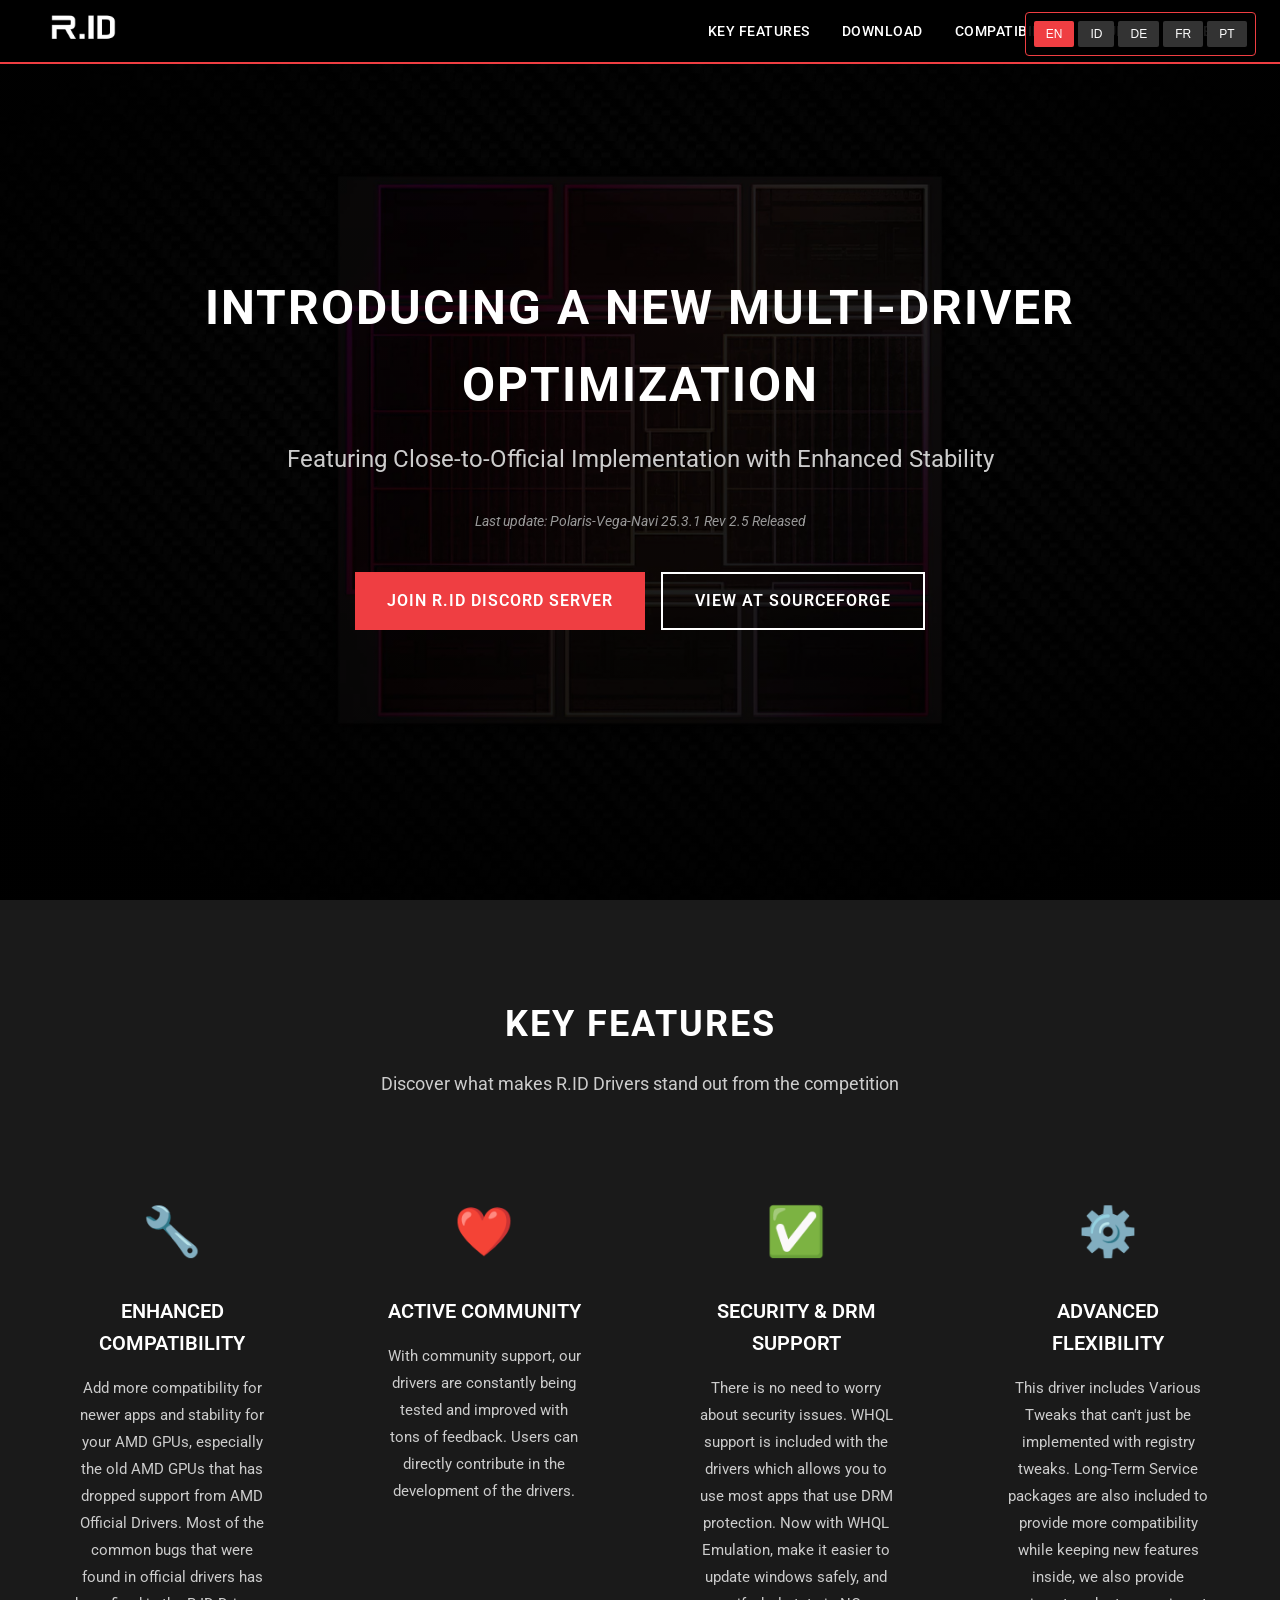
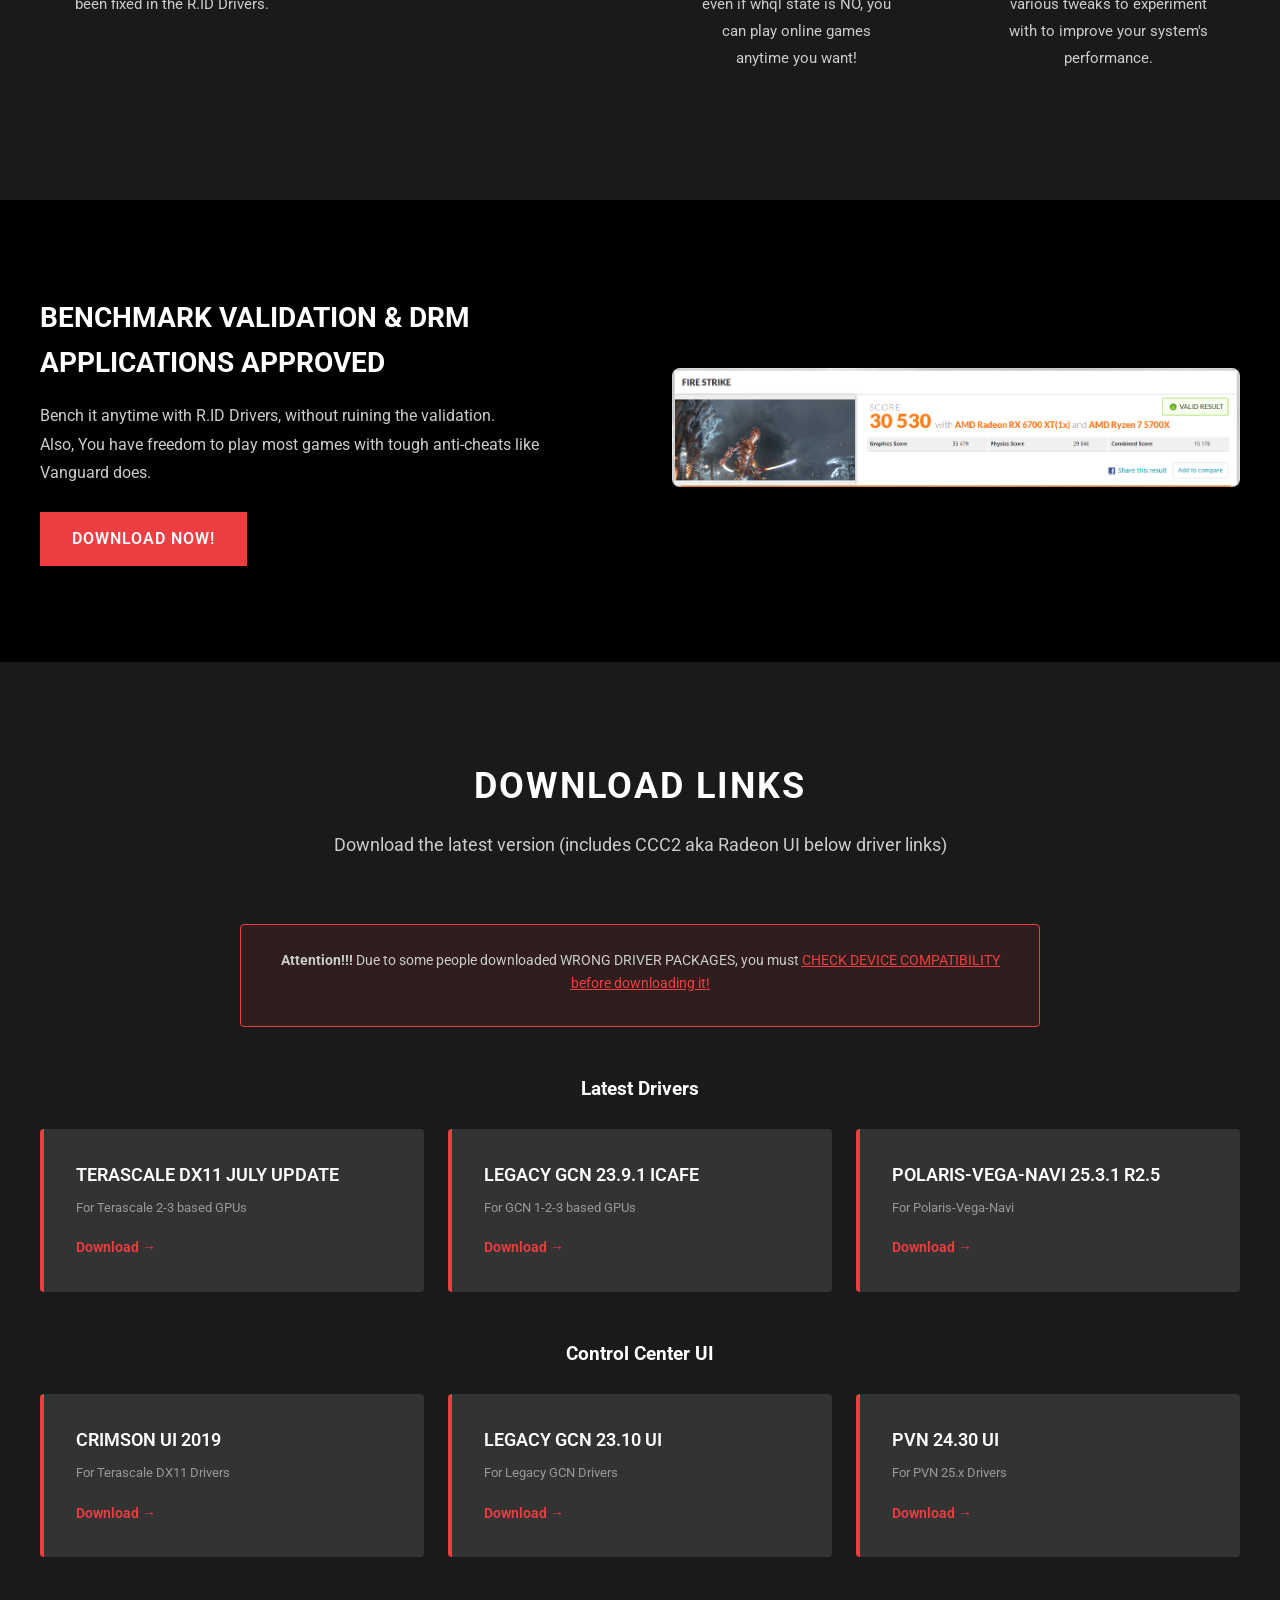
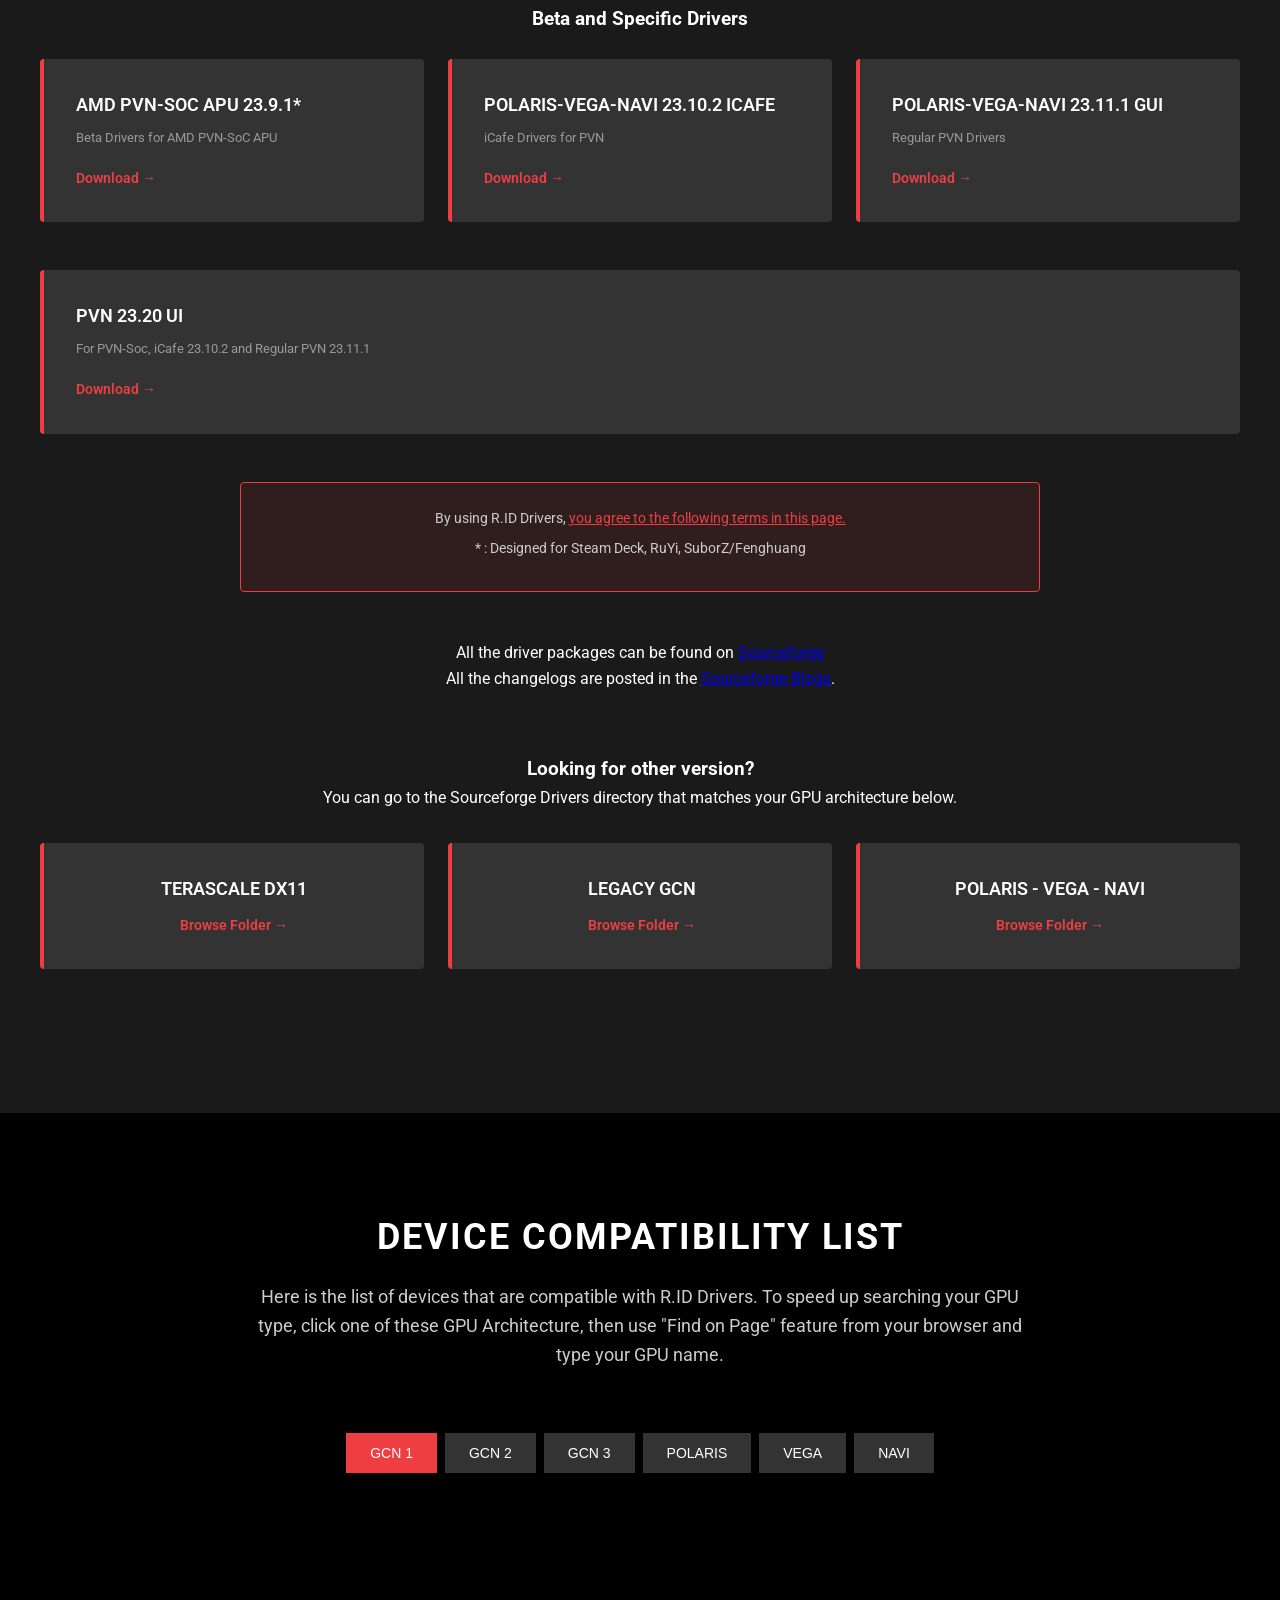
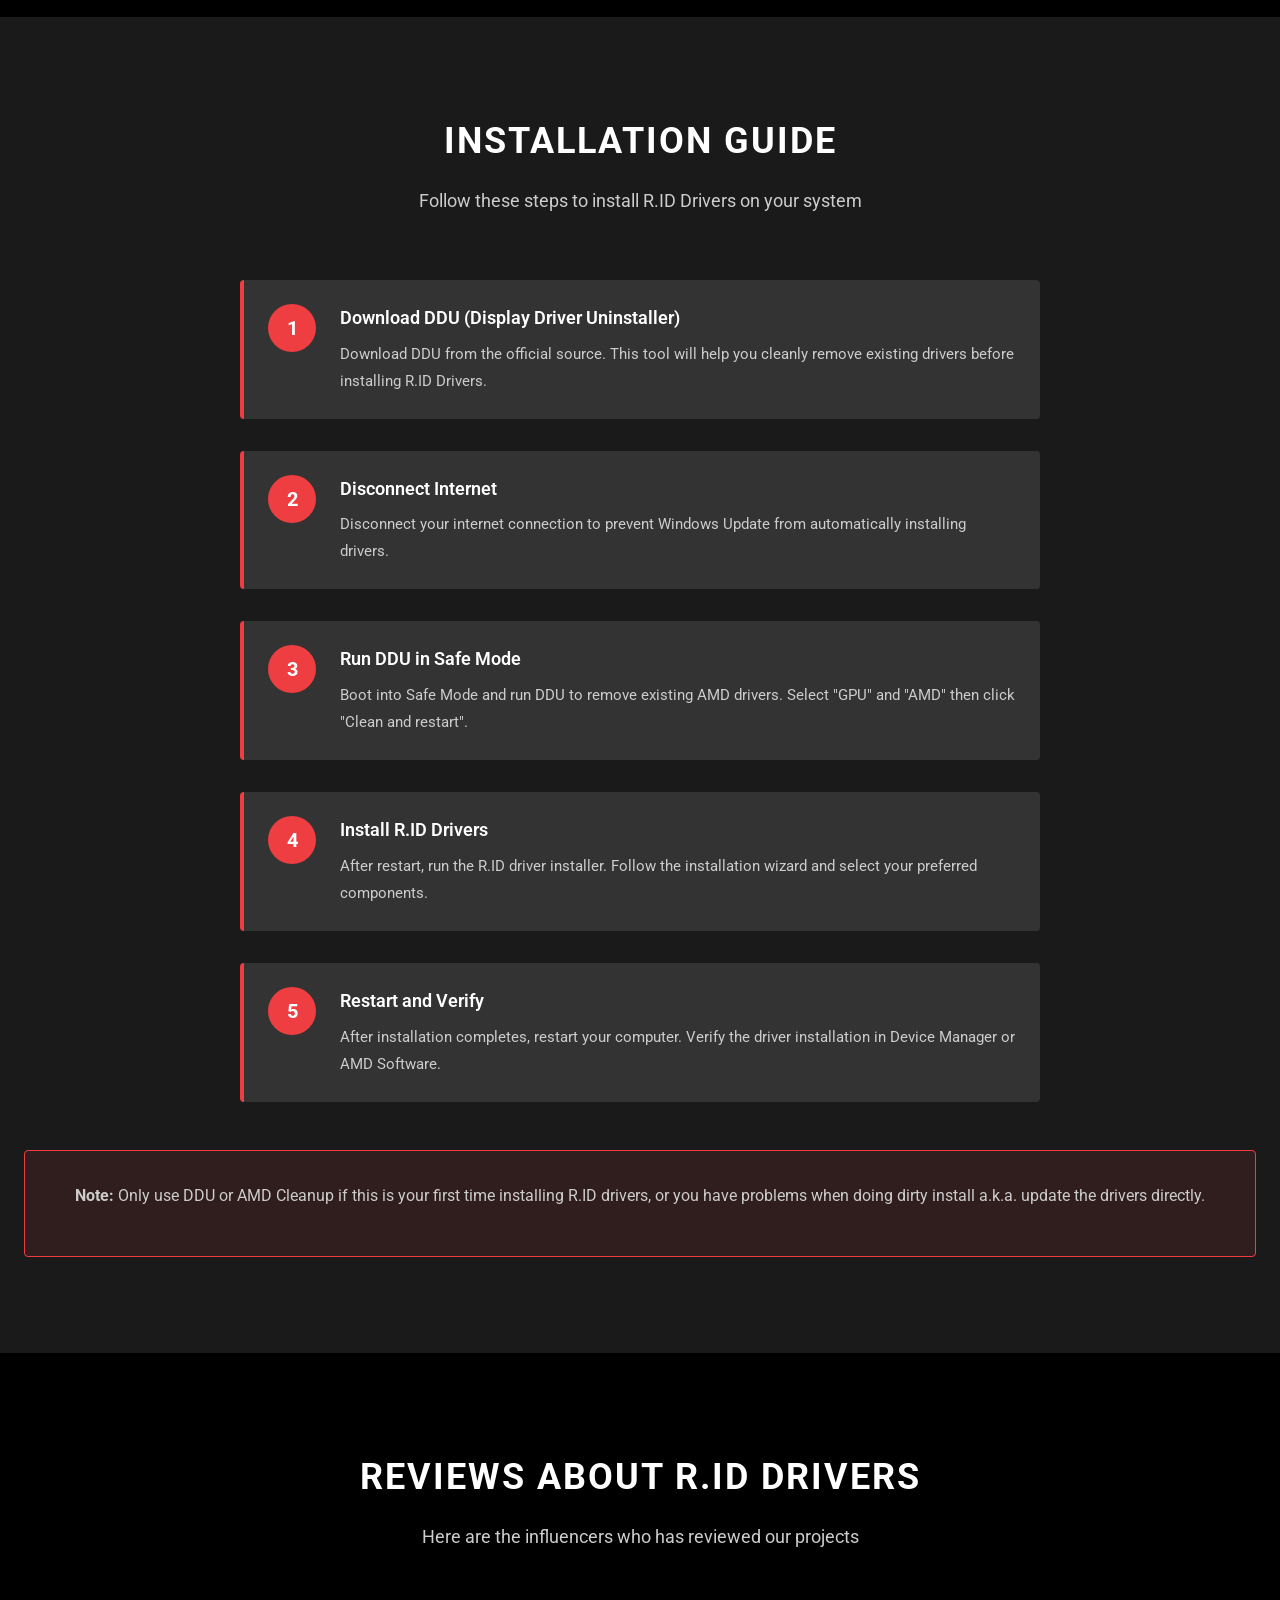
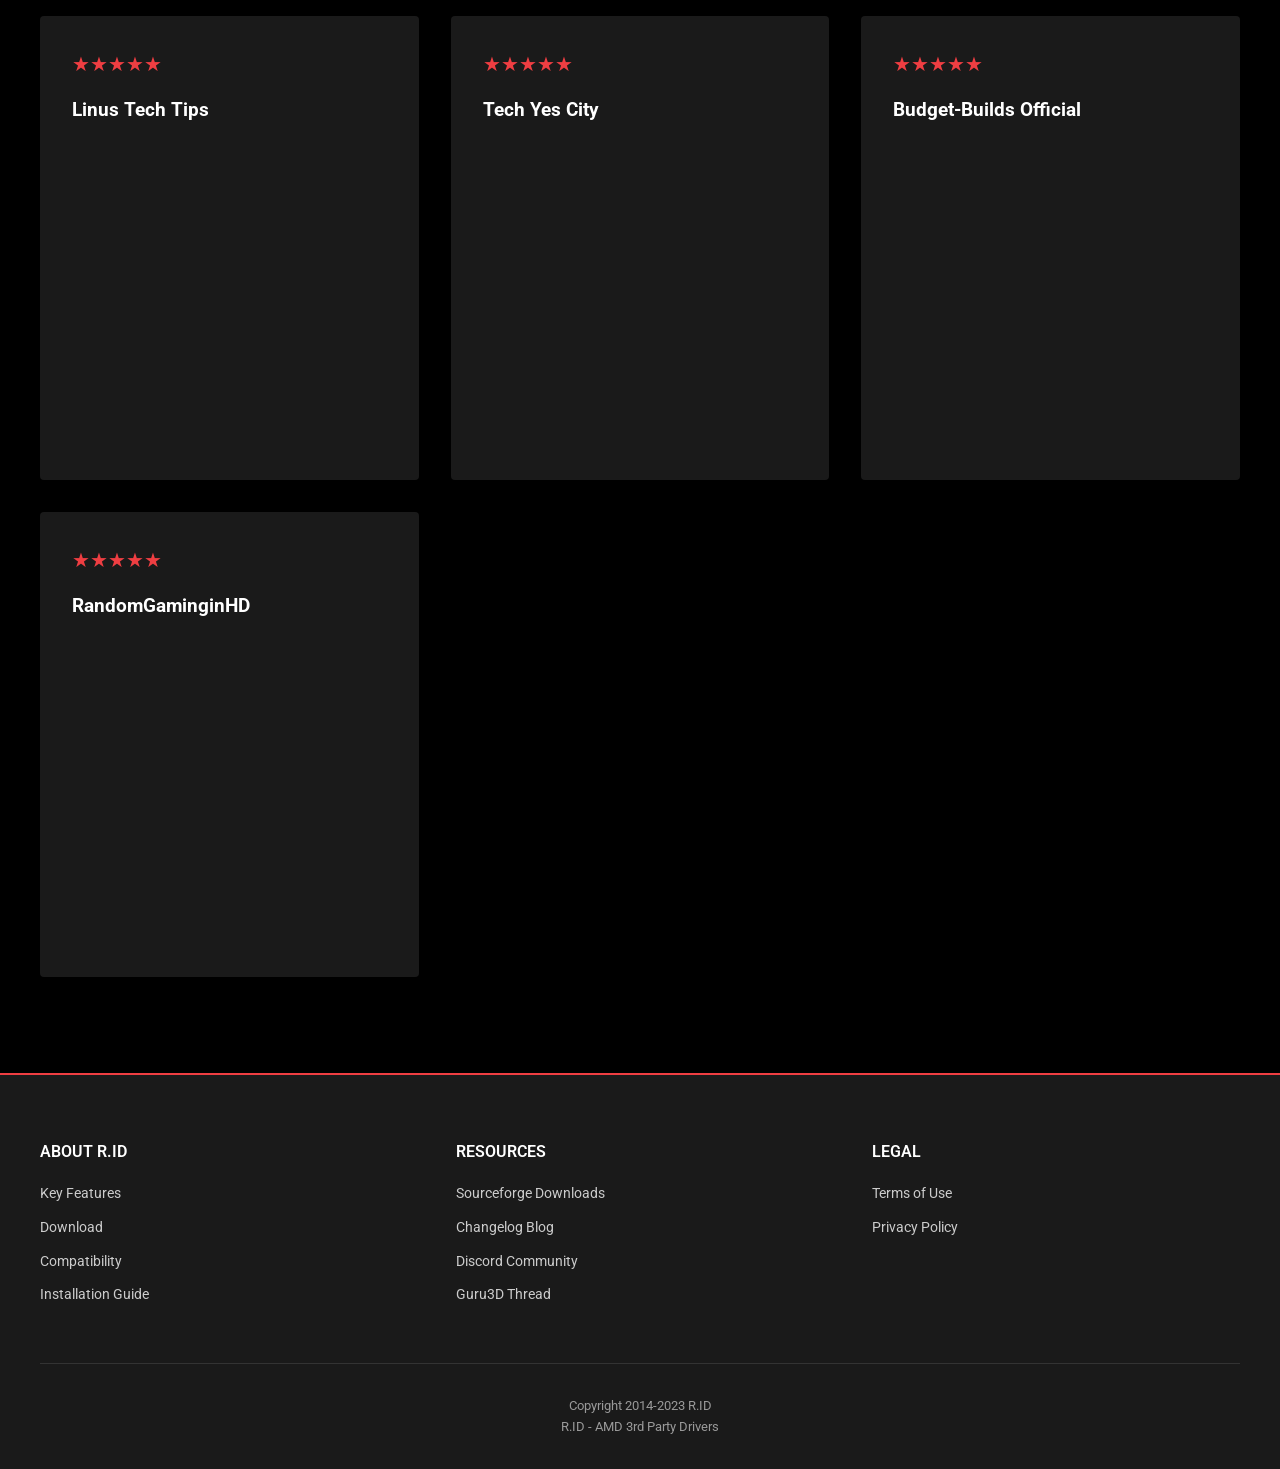
==== index.html @ cc8838db "update branch" ====
<!DOCTYPE html>
<html lang="en">
<head>
  <!-- Primary Meta Tags -->
  <title>R.ID - AMD Third-Party Drivers | Enhanced Performance & Compatibility</title>
  <meta charset="UTF-8">
  <meta name="viewport" content="width=device-width, initial-scale=1">
  <meta name="title" content="R.ID - AMD Third-Party Drivers | Enhanced Performance & Compatibility">
  <meta name="description" content="Revolutionary multi-driver optimization solution for AMD GPUs. Experience enhanced compatibility, performance tweaks, and extended support for legacy graphics cards with WHQL certification.">

  <!-- Open Graph / Facebook -->
  <meta property="og:type" content="website" />
  <meta property="og:url" content="https://rdn-id.com" />
  <meta property="og:title" content="R.ID - AMD Third-Party Drivers | Enhanced Performance & Compatibility" />
  <meta property="og:description" content="Revolutionary multi-driver optimization solution for AMD GPUs. Experience enhanced compatibility, performance tweaks, and extended support for legacy graphics cards with WHQL certification." />
  <meta property="og:image" content="img/R_ID_Text.jpg" />
  <meta property="og:image:type" content="image/jpg" />

  <!-- Twitter -->
  <meta property="twitter:card" content="summary_large_image" />
  <meta property="twitter:url" content="https://rdn-id.com" />
  <meta property="twitter:title" content="R.ID - AMD Third-Party Drivers | Enhanced Performance & Compatibility" />
  <meta property="twitter:description" content="Revolutionary multi-driver optimization solution for AMD GPUs. Experience enhanced compatibility, performance tweaks, and extended support for legacy graphics cards with WHQL certification." />
  <meta property="twitter:image" content="img/R_ID_Text.jpg" />
  
  <meta content="#EF3E42" data-react-helmet="true" name="theme-color" />
  <link rel="stylesheet" href="https://fonts.googleapis.com/css?family=Roboto:300,400,500,700">
  <link rel="icon" type="image/x-icon" href="img/r.ico">

  <!-- Google tag (gtag.js) -->
  <script async src="https://www.googletagmanager.com/gtag/js?id=G-7WD3DQSNX1"></script>
  <script>
    window.dataLayer = window.dataLayer || [];
    function gtag(){dataLayer.push(arguments);}
    gtag('js', new Date());
    gtag('config', 'G-7WD3DQSNX1');
  </script>
  
  <link rel="stylesheet" href="style.css">

  <!-- Multilingual Support -->
  <script>
    const translations = {
      en: {
        nav_features: "Key Features",
        nav_download: "Download",
        nav_compat: "Compatibility",
        nav_guide: "Guide",
        nav_reviews: "Reviews",
        hero_title: "Introducing a New Multi-Driver Optimization",
        hero_subtitle: "Featuring Close-to-Official Implementation with Enhanced Stability",
        features_title: "Key Features",
        features_subtitle: "Discover what makes R.ID Drivers stand out from the competition",
        feature_compatibility_title: "Enhanced Compatibility",
        feature_community_title: "Active Community",
        feature_security_title: "Security & DRM Support",
        feature_flexibility_title: "Advanced Flexibility",
        whql_title: "Benchmark Validation & DRM Applications Approved",
        download_title: "Download Links",
        download_latest: "Latest Drivers",
        download_ui: "Control Center UI",
        download_beta: "Beta and Specific Drivers",
        compat_title: "Device Compatibility List",
        guide_title: "Installation Guide",
        reviews_title: "Reviews About R.ID Drivers",
        footer_about: "About R.ID",
        footer_resources: "Resources",
        footer_legal: "Legal",
        gpu_for: "For",
        download_arrow: "Download →",
        browse_arrow: "Browse Folder →"
      },
      id: {
        nav_features: "Fitur Utama",
        nav_download: "Unduh",
        nav_compat: "Kompatibilitas",
        nav_guide: "Panduan",
        nav_reviews: "Ulasan",
        hero_title: "Memperkenalkan Optimasi Multi-Driver Baru",
        hero_subtitle: "Menampilkan Implementasi Mendekati Resmi dengan Stabilitas yang Ditingkatkan",
        features_title: "Fitur Utama",
        features_subtitle: "Temukan apa yang membuat Driver R.ID unggul dari kompetitor",
        feature_compatibility_title: "Kompatibilitas yang Ditingkatkan",
        feature_community_title: "Komunitas Aktif",
        feature_security_title: "Keamanan & Dukungan DRM",
        feature_flexibility_title: "Fleksibilitas Lanjutan",
        whql_title: "Validasi Benchmark & Aplikasi DRM Disetujui",
        download_title: "Tautan Unduhan",
        download_latest: "Driver Terbaru",
        download_ui: "UI Control Center",
        download_beta: "Driver Beta dan Spesifik",
        compat_title: "Daftar Kompatibilitas Perangkat",
        guide_title: "Panduan Instalasi",
        reviews_title: "Ulasan Tentang Driver R.ID",
        footer_about: "Tentang R.ID",
        footer_resources: "Sumber Daya",
        footer_legal: "Legal",
        gpu_for: "Untuk",
        download_arrow: "Unduh →",
        browse_arrow: "Jelajahi Folder →"
      },
      de: {
        nav_features: "Hauptmerkmale",
        nav_download: "Download",
        nav_compat: "Kompatibilität",
        nav_guide: "Anleitung",
        nav_reviews: "Bewertungen",
        hero_title: "Wir präsentieren eine neue Multi-Treiber-Optimierung",
        hero_subtitle: "Mit offizieller-naher Implementierung und verbesserter Stabilität",
        features_title: "Hauptmerkmale",
        features_subtitle: "Entdecken Sie, was R.ID-Treiber von der Konkurrenz abhebt",
        feature_compatibility_title: "Erweiterte Kompatibilität",
        feature_community_title: "Aktive Gemeinschaft",
        feature_security_title: "Sicherheit & DRM-Unterstützung",
        feature_flexibility_title: "Erweiterte Flexibilität",
        whql_title: "Benchmark-Validierung & DRM-Anwendungen genehmigt",
        download_title: "Download-Links",
        download_latest: "Neueste Treiber",
        download_ui: "Control Center UI",
        download_beta: "Beta und spezifische Treiber",
        compat_title: "Geräte-Kompatibilitätsliste",
        guide_title: "Installationsanleitung",
        reviews_title: "Bewertungen über R.ID-Treiber",
        footer_about: "Über R.ID",
        footer_resources: "Ressourcen",
        footer_legal: "Rechtliches",
        gpu_for: "Für",
        download_arrow: "Herunterladen →",
        browse_arrow: "Ordner durchsuchen →"
      },
      fr: {
        nav_features: "Fonctionnalités Clés",
        nav_download: "Télécharger",
        nav_compat: "Compatibilité",
        nav_guide: "Guide",
        nav_reviews: "Avis",
        hero_title: "Présentation d'une Nouvelle Optimisation Multi-Pilotes",
        hero_subtitle: "Avec une Implémentation Quasi-Officielle et une Stabilité Améliorée",
        features_title: "Fonctionnalités Clés",
        features_subtitle: "Découvrez ce qui distingue les Pilotes R.ID de la concurrence",
        feature_compatibility_title: "Compatibilité Améliorée",
        feature_community_title: "Communauté Active",
        feature_security_title: "Sécurité & Support DRM",
        feature_flexibility_title: "Flexibilité Avancée",
        whql_title: "Validation Benchmark & Applications DRM Approuvées",
        download_title: "Liens de Téléchargement",
        download_latest: "Derniers Pilotes",
        download_ui: "UI Control Center",
        download_beta: "Pilotes Bêta et Spécifiques",
        compat_title: "Liste de Compatibilité des Périphériques",
        guide_title: "Guide d'Installation",
        reviews_title: "Avis sur les Pilotes R.ID",
        footer_about: "À Propos de R.ID",
        footer_resources: "Ressources",
        footer_legal: "Légal",
        gpu_for: "Pour",
        download_arrow: "Télécharger →",
        browse_arrow: "Parcourir le Dossier →"
      },
      pt: {
        nav_features: "Recursos Principais",
        nav_download: "Download",
        nav_compat: "Compatibilidade",
        nav_guide: "Guia",
        nav_reviews: "Avaliações",
        hero_title: "Apresentando uma Nova Otimização Multi-Driver",
        hero_subtitle: "Com Implementação Quase-Oficial e Estabilidade Aprimorada",
        features_title: "Recursos Principais",
        features_subtitle: "Descubra o que torna os Drivers R.ID superiores à concorrência",
        feature_compatibility_title: "Compatibilidade Aprimorada",
        feature_community_title: "Comunidade Ativa",
        feature_security_title: "Segurança & Suporte DRM",
        feature_flexibility_title: "Flexibilidade Avançada",
        whql_title: "Validação de Benchmark & Aplicativos DRM Aprovados",
        download_title: "Links para Download",
        download_latest: "Drivers Mais Recentes",
        download_ui: "UI Control Center",
        download_beta: "Drivers Beta e Específicos",
        compat_title: "Lista de Compatibilidade de Dispositivos",
        guide_title: "Guia de Instalação",
        reviews_title: "Avaliações Sobre os Drivers R.ID",
        footer_about: "Sobre R.ID",
        footer_resources: "Recursos",
        footer_legal: "Legal",
        gpu_for: "Para",
        download_arrow: "Baixar →",
        browse_arrow: "Navegar Pasta →"
      }
    };

    function setLanguage(lang) {
      document.documentElement.lang = lang;
      document.querySelectorAll('[data-i18n]').forEach(el => {
        const key = el.getAttribute('data-i18n');
        if (translations[lang] && translations[lang][key]) {
          el.innerHTML = translations[lang][key];
        }
      });
      localStorage.setItem('preferredLanguage', lang);
      document.querySelectorAll('.lang-btn').forEach(btn => btn.classList.remove('active'));
      document.querySelector(`.lang-btn[data-lang="${lang}"]`)?.classList.add('active');
    }

    function detectLanguage() {
      const saved = localStorage.getItem('preferredLanguage');
      if (saved && translations[saved]) return saved;
      const browserLang = navigator.language.slice(0, 2);
      return translations[browserLang] ? browserLang : 'en';
    }

    document.addEventListener('DOMContentLoaded', () => setLanguage(detectLanguage()));
  </script>

</head>

<body>

<!-- Language Selector -->
<div class="language-selector">
  <button class="lang-btn active" data-lang="en" onclick="setLanguage('en')" title="English">EN</button>
  <button class="lang-btn" data-lang="id" onclick="setLanguage('id')" title="Bahasa Indonesia">ID</button>
  <button class="lang-btn" data-lang="de" onclick="setLanguage('de')" title="Deutsch">DE</button>
  <button class="lang-btn" data-lang="fr" onclick="setLanguage('fr')" title="Français">FR</button>
  <button class="lang-btn" data-lang="pt" onclick="setLanguage('pt')" title="Português">PT</button>
</div>

<!-- Navigation -->
<nav class="navbar">
  <a href="#home">
    <img src="img/r-id_sm.png" alt="R.ID Logo" class="navbar-logo">
  </a>
  <div class="navbar-links">
    <a href="#features" data-i18n="nav_features">Key Features</a>
    <a href="#download" data-i18n="nav_download">Download</a>
    <a href="#compat" data-i18n="nav_compat">Compatibility</a>
    <a href="#guide" data-i18n="nav_guide">Guide</a>
    <a href="#reviews" data-i18n="nav_reviews">Reviews</a>
  </div>
  <button class="navbar-menu-toggle" onclick="toggleSidebar()">☰</button>
</nav>

<!-- Mobile Sidebar -->
<div class="sidebar" id="mobileSidebar">
  <button class="sidebar-close" onclick="toggleSidebar()">×</button>
  <div class="sidebar-links">
    <a href="#features" onclick="toggleSidebar()" data-i18n="nav_features">Key Features</a>
    <a href="#download" onclick="toggleSidebar()" data-i18n="nav_download">Download</a>
    <a href="#compat" onclick="toggleSidebar()" data-i18n="nav_compat">Compatibility</a>
    <a href="#guide" onclick="toggleSidebar()" data-i18n="nav_guide">Guide</a>
    <a href="#reviews" onclick="toggleSidebar()" data-i18n="nav_reviews">Reviews</a>
  </div>
</div>

<!-- Hero Section -->
<header class="hero" id="home">
  <div class="hero-content">
    <h1 data-i18n="hero_title">Introducing a New Multi-Driver Optimization</h1>
    <h2 data-i18n="hero_subtitle">Featuring Close-to-Official Implementation with Enhanced Stability</h2>
    <p class="last-update"><em>Last update: Polaris-Vega-Navi 25.3.1 Rev 2.5 Released</em></p>
    <div class="hero-buttons">
      <a href="https://discord.gg/rdnid" target="_blank" class="btn btn-primary">
        Join R.ID Discord Server
      </a>
      <a href="https://sourceforge.net/projects/radeon-id-distribution/" target="_blank" class="btn btn-secondary">
        View at Sourceforge
      </a>
    </div>
  </div>
  <div class="hero-footer">
    <a href="https://forums.guru3d.com/threads/3rd-party-driver-amernime-zone-radeon-release-nemesis-22-8-2-whql-driverpack.436611/" target="_blank">
      <i class="glyphicon glyphicon-globe"></i>
    </a>
  </div>
</header>

<!-- Key Features Section -->
<section class="features" id="features">
  <h2 class="section-title" data-i18n="features_title">Key Features</h2>
  <p class="section-subtitle" data-i18n="features_subtitle">Discover what makes R.ID Drivers stand out from the competition</p>
  
  <div class="features-grid">
    <div class="feature-card">
      <div class="feature-icon">🔧</div>
      <h3 data-i18n="feature_compatibility_title">Enhanced Compatibility</h3>
      <p>Add more compatibility for newer apps and stability for your AMD GPUs, especially the old AMD GPUs that has dropped support from AMD Official Drivers. Most of the common bugs that were found in official drivers has been fixed in the R.ID Drivers.</p>
    </div>
    
    <div class="feature-card">
      <div class="feature-icon">❤️</div>
      <h3 data-i18n="feature_community_title">Active Community</h3>
      <p>With community support, our drivers are constantly being tested and improved with tons of feedback. Users can directly contribute in the development of the drivers.</p>
    </div>
    
    <div class="feature-card">
      <div class="feature-icon">✅</div>
      <h3 data-i18n="feature_security_title">Security & DRM Support</h3>
      <p>There is no need to worry about security issues. WHQL support is included with the drivers which allows you to use most apps that use DRM protection. Now with WHQL Emulation, make it easier to update windows safely, and even if whql state is NO, you can play online games anytime you want!</p>
    </div>
    
    <div class="feature-card">
      <div class="feature-icon">⚙️</div>
      <h3 data-i18n="feature_flexibility_title">Advanced Flexibility</h3>
      <p>This driver includes Various Tweaks that can't just be implemented with registry tweaks. Long-Term Service packages are also included to provide more compatibility while keeping new features inside, we also provide various tweaks to experiment with to improve your system's performance.</p>
    </div>
  </div>
</section>

<!-- WHQL Section -->
<section class="whql">
  <div class="whql-container">
    <div class="whql-content">
      <h3 data-i18n="whql_title">Benchmark Validation & DRM Applications Approved</h3>
      <p>Bench it anytime with R.ID Drivers, without ruining the validation.<br>Also, You have freedom to play most games with tough anti-cheats like Vanguard does.</p>
      <a href="#download" class="btn btn-primary">
        Download Now!
      </a>
    </div>
    <div class="whql-image">
      <img src="img/benchmark_ok.png" alt="Benchmarks">
    </div>
  </div>
</section>

<!-- Download Section -->
<section class="download" id="download">
  <h2 class="section-title" data-i18n="download_title">Download Links</h2>
  <p class="section-subtitle">Download the latest version (includes CCC2 aka Radeon UI below driver links)</p>
  
  <div class="download-note">
    <p><strong>Attention!!!</strong> Due to some people downloaded WRONG DRIVER PACKAGES, you must <u><a href="#compat">CHECK DEVICE COMPATIBILITY before downloading it!</a></u></p>
  </div>
  
  <h3 style="text-align:center; margin:48px 0 24px; color:#FFFFFF;">Latest Drivers</h3>
  <div class="download-links">
    <div class="download-card">
      <h4>Terascale DX11 July Update</h4>
      <p class="gpu-type">For Terascale 2-3 based GPUs</p>
      <a href="https://sourceforge.net/projects/radeon-id-distribution/files/Release%20Legacy%20Terascale%20%28Pre-GCN%29/V5-JulyPrev-UMD-TRDX11-Nemesis-NimeZ-DCH.7z/download" target="_blank">
        Download →
      </a>
    </div>
    
    <div class="download-card">
      <h4>Legacy GCN 23.9.1 iCafe</h4>
      <p class="gpu-type">For GCN 1-2-3 based GPUs</p>
      <a href="https://sourceforge.net/projects/radeon-id-distribution/files/Release%20Legacy%20GCN%20%28Pre-Polaris%29/WHQL-AMD-Software-Hybrid-Edition-23.9.1-iCafe-GCNFlex-Omega-RemiX-DCH.7z/download" target="_blank">
        Download →
      </a>
    </div>
    
    <div class="download-card">
      <h4>Polaris-Vega-Navi 25.3.1 R2.5</h4>
      <p class="gpu-type">For Polaris-Vega-Navi</p>
      <a href="https://sourceforge.net/projects/radeon-id-distribution/files/Release%20Polaris-Vega-Navi/WHQL-R-ID-Software-Hybrid-25.3.1-R2.5-Win10-Win11-PolarisVegaNavi-Sophronia.7z/download" target="_blank">
        Download →
      </a>
    </div>
  </div>
  
  <h3 style="text-align:center; margin:48px 0 24px; color:#FFFFFF;">Control Center UI</h3>
  <div class="download-links">
    <div class="download-card">
      <h4>Crimson UI 2019</h4>
      <p class="gpu-type">For Terascale DX11 Drivers</p>
      <a href="https://sourceforge.net/projects/radeon-id-distribution/files/Dependencies/CrimsonUI_2019Ed/ccc2_install.exe/download" target="_blank">
        Download →
      </a>
    </div>
    
    <div class="download-card">
      <h4>Legacy GCN 23.10 UI</h4>
      <p class="gpu-type">For Legacy GCN Drivers</p>
      <a href="https://sourceforge.net/projects/radeon-id-distribution/files/Dependencies/V5.5/ccc2_install_v5.5_23.10.exe/download" target="_blank">
        Download →
      </a>
    </div>
    
    <div class="download-card">
      <h4>PVN 24.30 UI</h4>
      <p class="gpu-type">For PVN 25.x Drivers</p>
      <a href="https://sourceforge.net/projects/radeon-id-distribution/files/Dependencies/V5.5/ccc2_install_v5.5_24.30.exe/download" target="_blank">
        Download →
      </a>
    </div>
  </div>
  
  <h3 style="text-align:center; margin:48px 0 24px; color:#FFFFFF;">Beta and Specific Drivers</h3>
  <div class="download-links">
    <div class="download-card">
      <h4>AMD PVN-SoC APU 23.9.1*</h4>
      <p class="gpu-type">Beta Drivers for AMD PVN-SoC APU</p>
      <a href="https://sourceforge.net/projects/radeon-id-distribution/files/Release%20Polaris-Vega-Navi/Release%20AMD%20SoC/WHQL-AMD-Software-Hybrid-Edition-23.9.1SVR-SoC-Omega-RemiX-DCH.7z/download" target="_blank">
        Download →
      </a>
    </div>
    
    <div class="download-card">
      <h4>Polaris-Vega-Navi 23.10.2 iCafe</h4>
      <p class="gpu-type">iCafe Drivers for PVN</p>
      <a href="https://sourceforge.net/projects/radeon-id-distribution/files/Release%20Polaris-Vega-Navi/WHQL-AMD-Software-Hybrid-Edition-23.10.2-iCafe-PVNFlex-Omega-RemiX-DCH.7z/download" target="_blank">
        Download →
      </a>
    </div>
    
    <div class="download-card">
      <h4>Polaris-Vega-Navi 23.11.1 GUI</h4>
      <p class="gpu-type">Regular PVN Drivers</p>
      <a href="https://sourceforge.net/projects/radeon-id-distribution/files/Release%20Polaris-Vega-Navi/WHQL-AMD-Software-Hybrid-Edition-23.11.1-PVNFlex-Nebula-Native-DCH.7z/download" target="_blank">
        Download →
      </a>
    </div>
  </div>
  
  <div class="download-links">
    <div class="download-card" style="grid-column: 1 / -1;">
      <h4>PVN 23.20 UI</h4>
      <p class="gpu-type">For PVN-Soc, iCafe 23.10.2 and Regular PVN 23.11.1</p>
      <a href="https://sourceforge.net/projects/radeon-id-distribution/files/Dependencies/V5.5/ccc2_install_v5.5_23.20.exe/download" target="_blank">
        Download →
      </a>
    </div>
  </div>
  
  <div class="download-note">
    <p>By using R.ID Drivers, <u><a href="terms.html" target="_blank">you agree to the following terms in this page.</a></u></p>
    <p>* : Designed for Steam Deck, RuYi, SuborZ/Fenghuang</p>
  </div>
  
  <div style="text-align:center; margin-top:48px;">
    <p>All the driver packages can be found on <u><a href="https://sourceforge.net/projects/radeon-id-distribution/files/" target="_blank">Sourceforge</a></u></p>
    <p>All the changelogs are posted in the <u><a href="https://sourceforge.net/p/radeon-id-distribution/blog/" target="_blank">Sourceforge Blogs</a></u>.</p>
    
    <h3 style="margin-top:64px;">Looking for other version?</h3>
    <p>You can go to the Sourceforge Drivers directory that matches your GPU architecture below.</p>
    
    <div class="download-links" style="margin-top:32px;">
      <div class="download-card">
        <h4>Terascale DX11</h4>
        <a href="https://sourceforge.net/projects/radeon-id-distribution/files/Release%20Legacy%20Terascale%20%28Pre-GCN%29/" target="_blank">
          Browse Folder →
        </a>
      </div>
      
      <div class="download-card">
        <h4>Legacy GCN</h4>
        <a href="https://sourceforge.net/projects/radeon-id-distribution/files/Release%20Legacy%20GCN%20%28Pre-Polaris%29/" target="_blank">
          Browse Folder →
        </a>
      </div>
      
      <div class="download-card">
        <h4>Polaris - Vega - Navi</h4>
        <a href="https://sourceforge.net/projects/radeon-id-distribution/files/Release%20Polaris-Vega-Navi/" target="_blank">
          Browse Folder →
        </a>
      </div>
    </div>
  </div>
</section>

<!-- Compatibility Section -->
<section class="compatibility" id="compat">
  <h2 class="section-title" data-i18n="compat_title">Device Compatibility List</h2>
  <p class="section-subtitle">Here is the list of devices that are compatible with R.ID Drivers. To speed up searching your GPU type, click one of these GPU Architecture, then use "Find on Page" feature from your browser and type your GPU name.</p>
  
  <div class="compat-tabs">
    <button class="compat-tab" onclick="showGpu('gcn1')">GCN 1</button>
    <button class="compat-tab" onclick="showGpu('gcn2')">GCN 2</button>
    <button class="compat-tab" onclick="showGpu('gcn3')">GCN 3</button>
    <button class="compat-tab" onclick="showGpu('polaris')">Polaris</button>
    <button class="compat-tab" onclick="showGpu('vega')">Vega</button>
    <button class="compat-tab" onclick="showGpu('navi')">Navi</button>
  </div>
  
  <div id="gcn1" class="compat-content gpu" style="display:none">
    <h2>GCN 1</h2>
    <ul>
      <li>FirePro D300</li>
      <li>FirePro D500</li>
      <li>FirePro D700</li>
      <li>FirePro M3100</li>
      <li>FirePro M4000</li>
      <li>FirePro M4100</li>
      <li>FirePro M4150</li>
      <li>FirePro M5100</li>
      <li>FirePro M6000</li>
      <li>FirePro R5000</li>
      <li>FirePro S10000</li>
      <li>FirePro S10000 Passive</li>
      <li>FirePro S10000 Passive 12GB</li>
      <li>FirePro S4000X</li>
      <li>FirePro S7000</li>
      <li>FirePro S9000</li>
      <li>FirePro S9010</li>
      <li>FirePro S9050</li>
      <li>FirePro W2100</li>
      <li>FirePro W4000</li>
      <li>FirePro W4100</li>
      <li>FirePro W4130M</li>
      <li>FirePro W4150M</li>
      <li>FirePro W4170M</li>
      <li>FirePro W4170M</li>
      <li>FirePro W4190M</li>
      <li>FirePro W5000</li>
      <li>FirePro W5000 DVI</li>
      <li>FirePro W5130M</li>
      <li>FirePro W5170M</li>
      <li>FirePro W600</li>
      <li>FirePro W7000</li>
      <li>FirePro W8000</li>
      <li>FirePro W9000</li>
      <li>Radeon 520 Mobile</li>
      <li>Radeon 520 Mobile</li>
      <li>Radeon 610 Mobile</li>
      <li>Radeon E8860</li>
      <li>Radeon HD 7730</li>
      <li>Radeon HD 7730M</li>
      <li>Radeon HD 7750</li>
      <li>Radeon HD 7750M</li>
      <li>Radeon HD 7770 GHz Edition</li>
      <li>Radeon HD 7770M</li>
      <li>Radeon HD 7850</li>
      <li>Radeon HD 7850M</li>
      <li>Radeon HD 7870 GHz Edition</li>
      <li>Radeon HD 7870 XT</li>
      <li>Radeon HD 7870M</li>
      <li>Radeon HD 7950</li>
      <li>Radeon HD 7950 Boost</li>
      <li>Radeon HD 7950 Mac Edition</li>
      <li>Radeon HD 7950 Monica BIOS 1</li>
      <li>Radeon HD 7950 Monica BIOS 2</li>
      <li>Radeon HD 7950M</li>
      <li>Radeon HD 7970</li>
      <li>Radeon HD 7970 GHz Edition</li>
      <li>Radeon HD 7970 X2</li>
      <li>Radeon HD 7970M</li>
      <li>Radeon HD 7990</li>
      <li>Radeon HD 8530M</li>
      <li>Radeon HD 8550M</li>
      <li>Radeon HD 8570 OEM</li>
      <li>Radeon HD 8570A</li>
      <li>Radeon HD 8570M</li>
      <li>Radeon HD 8590M</li>
      <li>Radeon HD 8670 OEM</li>
      <li>Radeon HD 8670A</li>
      <li>Radeon HD 8670A</li>
      <li>Radeon HD 8670M</li>
      <li>Radeon HD 8670M</li>
      <li>Radeon HD 8690M</li>
      <li>Radeon HD 8730 OEM</li>
      <li>Radeon HD 8730A</li>
      <li>Radeon HD 8730M</li>
      <li>Radeon HD 8740 OEM</li>
      <li>Radeon HD 8750A</li>
      <li>Radeon HD 8750M</li>
      <li>Radeon HD 8760 OEM</li>
      <li>Radeon HD 8770M</li>
      <li>Radeon HD 8790M</li>
      <li>Radeon HD 8830M</li>
      <li>Radeon HD 8850M</li>
      <li>Radeon HD 8860 OEM</li>
      <li>Radeon HD 8870 OEM</li>
      <li>Radeon HD 8870M</li>
      <li>Radeon HD 8950 OEM</li>
      <li>Radeon HD 8970 OEM</li>
      <li>Radeon HD 8970M</li>
      <li>Radeon HD 8990 OEM</li>
      <li>Radeon R5 240 OEM</li>
      <li>Radeon R5 330 OEM</li>
      <li>Radeon R5 340 OEM</li>
      <li>Radeon R5 340X OEM</li>
      <li>Radeon R5 430 OEM</li>
      <li>Radeon R5 435 OEM</li>
      <li>Radeon R5 A230</li>
      <li>Radeon R5 A240</li>
      <li>Radeon R5 A240</li>
      <li>Radeon R5 A320</li>
      <li>Radeon R5 A330</li>
      <li>Radeon R5 A335</li>
      <li>Radeon R5 M230</li>
      <li>Radeon R5 M230</li>
      <li>Radeon R5 M230 Rebrand</li>
      <li>Radeon R5 M230 Rebrand</li>
      <li>Radeon R5 M240</li>
      <li>Radeon R5 M240 Rebrand</li>
      <li>Radeon R5 M250</li>
      <li>Radeon R5 M320</li>
      <li>Radeon R5 M330</li>
      <li>Radeon R5 M335</li>
      <li>Radeon R5 M420</li>
      <li>Radeon R5 M430</li>
      <li>Radeon R5 M430</li>
      <li>Radeon R5 M430</li>
      <li>Radeon R5 M435</li>
      <li>Radeon R6 M255DX</li>
      <li>Radeon R6 M335DX</li>
      <li>Radeon R6 M340DX</li>
      <li>Radeon R6 M435DX</li>
      <li>Radeon R7 240</li>
      <li>Radeon R7 240</li>
      <li>Radeon R7 240 OEM</li>
      <li>Radeon R7 250</li>
      <li>Radeon R7 250</li>
      <li>Radeon R7 250</li>
      <li>Radeon R7 250 OEM</li>
      <li>Radeon R7 250E</li>
      <li>Radeon R7 250X</li>
      <li>Radeon R7 250XE</li>
      <li>Radeon R7 265</li>
      <li>Radeon R7 265X OEM</li>
      <li>Radeon R7 340 OEM</li>
      <li>Radeon R7 340 OEM</li>
      <li>Radeon R7 350</li>
      <li>Radeon R7 350 640SP</li>
      <li>Radeon R7 350 OEM</li>
      <li>Radeon R7 350X OEM</li>
      <li>Radeon R7 370</li>
      <li>Radeon R7 430 OEM</li>
    </ul>
  </div>
  
  <div id="gcn2" class="compat-content gpu" style="display:none">
    <h2>GCN 2</h2>
    <ul>
      <li>FirePro M5100</li>
      <li>FirePro M6100</li>
      <li>FirePro S7100X</li>
      <li>FirePro S7150</li>
      <li>FirePro S7150 X2</li>
      <li>FirePro S9150</li>
      <li>FirePro S9150 16GB</li>
      <li>FirePro S9150 Passive</li>
      <li>FirePro S9150 Passive 16GB</li>
      <li>FirePro W4190M</li>
      <li>FirePro W5190M</li>
      <li>FirePro W7190M</li>
      <li>FirePro W8100</li>
      <li>Radeon HD 7950 Mac Edition</li>
      <li>Radeon HD 7970 Mac Edition</li>
      <li>Radeon HD 8790M</li>
      <li>Radeon HD 8850M</li>
      <li>Radeon HD 8860 OEM</li>
      <li>Radeon HD 8870 OEM</li>
      <li>Radeon HD 8870M</li>
      <li>Radeon HD 8950 OEM</li>
      <li>Radeon HD 8970 OEM</li>
      <li>Radeon HD 8970M</li>
      <li>Radeon HD 8990 OEM</li>
      <li>Radeon R7 260X</li>
      <li>Radeon R7 265X</li>
      <li>Radeon R7 360</li>
      <li>Radeon R7 360 OEM</li>
      <li>Radeon R7 370X</li>
      <li>Radeon R7 470D</li>
      <li>Radeon R7 M260</li>
      <li>Radeon R7 M260X</li>
      <li>Radeon R7 M265</li>
      <li>Radeon R7 M265DX</li>
      <li>Radeon R7 M360</li>
      <li>Radeon R7 M365DX</li>
      <li>Radeon R7 M445DX</li>
      <li>Radeon R7 M460</li>
      <li>Radeon R7 M465DX</li>
      <li>Radeon R9 260 OEM</li>
      <li>Radeon R9 270</li>
      <li>Radeon R9 270X</li>
      <li>Radeon R9 280</li>
      <li>Radeon R9 280X</li>
      <li>Radeon R9 285</li>
      <li>Radeon R9 290</li>
      <li>Radeon R9 290X</li>
      <li>Radeon R9 295X2</li>
      <li>Radeon R9 380</li>
      <li>Radeon R9 380X</li>
      <li>Radeon R9 390</li>
      <li>Radeon R9 390X</li>
      <li>Radeon R9 Fury</li>
      <li>Radeon R9 Fury Nano</li>
      <li>Radeon R9 Fury X</li>
      <li>Radeon R9 M270X</li>
      <li>Radeon R9 M275X</li>
      <li>Radeon R9 M280X</li>
      <li>Radeon R9 M290X</li>
      <li>Radeon R9 M295X</li>
      <li>Radeon R9 M370X</li>
      <li>Radeon R9 M375</li>
      <li>Radeon R9 M375X</li>
      <li>Radeon R9 M380</li>
      <li>Radeon R9 M385X</li>
      <li>Radeon R9 M390</li>
      <li>Radeon R9 M390X</li>
      <li>Radeon R9 M395</li>
      <li>Radeon R9 M395X</li>
      <li>Radeon R9 M470X</li>
      <li>Radeon R9 M475X</li>
      <li>Radeon R9 Nano</li>
      <li>Radeon RX 460</li>
      <li>Radeon RX 470</li>
      <li>Radeon RX 470D</li>
      <li>Radeon RX 470X</li>
      <li>Radeon RX 480</li>
      <li>Radeon RX 480X</li>
    </ul>
  </div>
  
  <div id="gcn3" class="compat-content gpu" style="display:none">
    <h2>GCN 3</h2>
    <ul>
      <li>FirePro S7100X</li>
      <li>FirePro S7150</li>
      <li>FirePro S7150 X2</li>
      <li>FirePro S9150</li>
      <li>FirePro S9150 16GB</li>
      <li>FirePro S9150 Passive</li>
      <li>FirePro S9150 Passive 16GB</li>
      <li>FirePro W4190M</li>
      <li>FirePro W5190M</li>
      <li>FirePro W7190M</li>
      <li>FirePro W8100</li>
      <li>Radeon R7 260X</li>
      <li>Radeon R7 265X</li>
      <li>Radeon R7 360</li>
      <li>Radeon R7 360 OEM</li>
      <li>Radeon R7 370X</li>
      <li>Radeon R7 470D</li>
      <li>Radeon R7 M260</li>
      <li>Radeon R7 M260X</li>
      <li>Radeon R7 M265</li>
      <li>Radeon R7 M265DX</li>
      <li>Radeon R7 M360</li>
      <li>Radeon R7 M365DX</li>
      <li>Radeon R7 M445DX</li>
      <li>Radeon R7 M460</li>
      <li>Radeon R7 M465DX</li>
      <li>Radeon R9 260 OEM</li>
      <li>Radeon R9 270</li>
      <li>Radeon R9 270X</li>
      <li>Radeon R9 280</li>
      <li>Radeon R9 280X</li>
      <li>Radeon R9 285</li>
      <li>Radeon R9 290</li>
      <li>Radeon R9 290X</li>
      <li>Radeon R9 295X2</li>
      <li>Radeon R9 380</li>
      <li>Radeon R9 380X</li>
      <li>Radeon R9 390</li>
      <li>Radeon R9 390X</li>
      <li>Radeon R9 Fury</li>
      <li>Radeon R9 Fury Nano</li>
      <li>Radeon R9 Fury X</li>
      <li>Radeon R9 M270X</li>
      <li>Radeon R9 M275X</li>
      <li>Radeon R9 M280X</li>
      <li>Radeon R9 M290X</li>
      <li>Radeon R9 M295X</li>
      <li>Radeon R9 M370X</li>
      <li>Radeon R9 M375</li>
      <li>Radeon R9 M375X</li>
      <li>Radeon R9 M380</li>
      <li>Radeon R9 M385X</li>
      <li>Radeon R9 M390</li>
      <li>Radeon R9 M390X</li>
      <li>Radeon R9 M395</li>
      <li>Radeon R9 M395X</li>
      <li>Radeon R9 M470X</li>
      <li>Radeon R9 M475X</li>
      <li>Radeon R9 Nano</li>
      <li>Radeon RX 460</li>
      <li>Radeon RX 470</li>
      <li>Radeon RX 470D</li>
      <li>Radeon RX 470X</li>
      <li>Radeon RX 480</li>
      <li>Radeon RX 480X</li>
    </ul>
  </div>
  
  <div id="polaris" class="compat-content gpu" style="display:none">
    <h2>Polaris</h2>
    <ul>
      <li>Radeon Pro 450</li>
      <li>Radeon Pro 455</li>
      <li>Radeon Pro 460</li>
      <li>Radeon Pro 555</li>
      <li>Radeon Pro 555X</li>
      <li>Radeon Pro 560</li>
      <li>Radeon Pro 560X</li>
      <li>Radeon Pro 570</li>
      <li>Radeon Pro 575</li>
      <li>Radeon Pro 575X</li>
      <li>Radeon Pro 580</li>
      <li>Radeon Pro 580X</li>
      <li>Radeon Pro Duo Polaris</li>
      <li>Radeon Pro WX 4100</li>
      <li>Radeon Pro WX 4150</li>
      <li>Radeon Pro WX 5100</li>
      <li>Radeon Pro WX 7100</li>
      <li>Radeon RX 460</li>
      <li>Radeon RX 470</li>
      <li>Radeon RX 470D</li>
      <li>Radeon RX 470X</li>
      <li>Radeon RX 480</li>
      <li>Radeon RX 480X</li>
      <li>Radeon RX 540</li>
      <li>Radeon RX 540X</li>
      <li>Radeon RX 550</li>
      <li>Radeon RX 550X</li>
      <li>Radeon RX 560</li>
      <li>Radeon RX 560X</li>
      <li>Radeon RX 570</li>
      <li>Radeon RX 570X</li>
      <li>Radeon RX 580</li>
      <li>Radeon RX 580X</li>
      <li>Radeon RX 590</li>
      <li>Radeon RX 590X</li>
    </ul>
  </div>
  
  <div id="vega" class="compat-content gpu" style="display:none">
    <h2>Vega</h2>
    <ul>
      <li>Radeon Instinct MI25</li>
      <li>Radeon Pro Vega Frontier Edition</li>
      <li>Radeon RX Vega 56</li>
      <li>Radeon RX Vega 64</li>
      <li>Radeon RX Vega 64 Liquid Cooled</li>
      <li>Radeon RX Vega M GH Graphics</li>
      <li>Radeon RX Vega M GL Graphics</li>
      <li>Radeon Vega 10</li>
      <li>Radeon Vega 11</li>
      <li>Radeon Vega 3</li>
      <li>Radeon Vega 6</li>
      <li>Radeon Vega 8</li>
      <li>Radeon VII</li>
    </ul>
  </div>
  
  <div id="navi" class="compat-content gpu" style="display:none">
    <h2>Navi</h2>
    <ul>
      <li>Radeon RX 5300</li>
      <li>Radeon RX 5300M</li>
      <li>Radeon RX 5500</li>
      <li>Radeon RX 5500M</li>
      <li>Radeon RX 5500XT</li>
      <li>Radeon RX 5600M</li>
      <li>Radeon RX 5600XT</li>
      <li>Radeon RX 5700</li>
      <li>Radeon RX 5700M</li>
      <li>Radeon RX 5700XT</li>
      <li>Radeon RX 5700XT 50th Anniversary</li>
      <li>Radeon RX 6300</li>
      <li>Radeon RX 6300M</li>
      <li>Radeon RX 6400</li>
      <li>Radeon RX 6500XT</li>
      <li>Radeon RX 6600</li>
      <li>Radeon RX 6600M</li>
      <li>Radeon RX 6600XT</li>
      <li>Radeon RX 6650M</li>
      <li>Radeon RX 6650M XT</li>
      <li>Radeon RX 6650XT</li>
      <li>Radeon RX 6700</li>
      <li>Radeon RX 6700S</li>
      <li>Radeon RX 6700XT</li>
      <li>Radeon RX 6750GRE</li>
      <li>Radeon RX 6750XT</li>
      <li>Radeon RX 6800</li>
      <li>Radeon RX 6800M</li>
      <li>Radeon RX 6800XT</li>
      <li>Radeon RX 6850M XT</li>
      <li>Radeon RX 6850XT</li>
      <li>Radeon RX 6900XT</li>
      <li>Radeon RX 6950XT</li>
      <li>Radeon RX 7600</li>
      <li>Radeon RX 7600M</li>
      <li>Radeon RX 7600M XT</li>
      <li>Radeon RX 7600XT</li>
      <li>Radeon RX 7700GRE</li>
      <li>Radeon RX 7700XT</li>
      <li>Radeon RX 7800XT</li>
      <li>Radeon RX 7900GRE</li>
      <li>Radeon RX 7900M</li>
      <li>Radeon RX 7900XT</li>
      <li>Radeon RX 7900XTX</li>
      <li>Radeon RX 7900XTX Liquid Cooled</li>
    </ul>
  </div>
</section>

<!-- Guide Section -->
<section class="guide" id="guide">
  <h2 class="section-title">Installation Guide</h2>
  <p class="section-subtitle">Follow these steps to install R.ID Drivers on your system</p>
  
  <div class="guide-steps">
    <div class="guide-step">
      <div class="step-number">1</div>
      <div class="step-content">
        <h4>Download DDU (Display Driver Uninstaller)</h4>
        <p>Download DDU from the official source. This tool will help you cleanly remove existing drivers before installing R.ID Drivers.</p>
      </div>
    </div>
    
    <div class="guide-step">
      <div class="step-number">2</div>
      <div class="step-content">
        <h4>Disconnect Internet</h4>
        <p>Disconnect your internet connection to prevent Windows Update from automatically installing drivers.</p>
      </div>
    </div>
    
    <div class="guide-step">
      <div class="step-number">3</div>
      <div class="step-content">
        <h4>Run DDU in Safe Mode</h4>
        <p>Boot into Safe Mode and run DDU to remove existing AMD drivers. Select "GPU" and "AMD" then click "Clean and restart".</p>
      </div>
    </div>
    
    <div class="guide-step">
      <div class="step-number">4</div>
      <div class="step-content">
        <h4>Install R.ID Drivers</h4>
        <p>After restart, run the R.ID driver installer. Follow the installation wizard and select your preferred components.</p>
      </div>
    </div>
    
    <div class="guide-step">
      <div class="step-number">5</div>
      <div class="step-content">
        <h4>Restart and Verify</h4>
        <p>After installation completes, restart your computer. Verify the driver installation in Device Manager or AMD Software.</p>
      </div>
    </div>
  </div>
  
  <div style="text-align:center; margin-top:48px; padding:32px; background-color:rgba(239, 62, 66, 0.1); border:1px solid #EF3E42; border-radius:4px;">
    <p style="font-size:16px; color:#CCCCCC; margin-bottom:16px;">
      <strong>Note:</strong> Only use DDU or AMD Cleanup if this is your first time installing R.ID drivers, or you have problems when doing dirty install a.k.a. update the drivers directly.
    </p>
  </div>
</section>

<!-- Reviews Section -->
<section class="reviews" id="reviews">
  <h2 class="section-title">Reviews About R.ID Drivers</h2>
  <p class="section-subtitle">Here are the influencers who has reviewed our projects</p>
  
  <div class="reviews-grid">
    <div class="review-card">
      <div class="review-stars">★★★★★</div>
      <h3>Linus Tech Tips</h3>
      <iframe style="width:100%; height:315px; border:none;" src="https://www.youtube.com/embed/0YDy6ygIjfY?start=466" title="YouTube video player" allowfullscreen></iframe>
    </div>
    
    <div class="review-card">
      <div class="review-stars">★★★★★</div>
      <h3>Tech Yes City</h3>
      <iframe style="width:100%; height:315px; border:none;" src="https://www.youtube.com/embed/E3m6D89kN7Q" title="YouTube video player" allowfullscreen></iframe>
    </div>
    
    <div class="review-card">
      <div class="review-stars">★★★★★</div>
      <h3>Budget-Builds Official</h3>
      <iframe style="width:100%; height:315px; border:none;" src="https://www.youtube.com/embed/5gwVTY8JVtA" title="YouTube video player" allowfullscreen></iframe>
    </div>
    
    <div class="review-card">
      <div class="review-stars">★★★★★</div>
      <h3>RandomGaminginHD</h3>
      <iframe style="width:100%; height:315px; border:none;" src="https://www.youtube.com/embed/5kSrk-ZD3dM" title="YouTube video player" allowfullscreen></iframe>
    </div>
  </div>
</section>

<!-- Footer -->
<footer class="footer">
  <div class="footer-content">
    <div class="footer-section">
      <h4>About R.ID</h4>
      <ul>
        <li><a href="#features">Key Features</a></li>
        <li><a href="#download">Download</a></li>
        <li><a href="#compat">Compatibility</a></li>
        <li><a href="#guide">Installation Guide</a></li>
      </ul>
    </div>
    
    <div class="footer-section">
      <h4>Resources</h4>
      <ul>
        <li><a href="https://sourceforge.net/projects/radeon-id-distribution/files/" target="_blank">Sourceforge Downloads</a></li>
        <li><a href="https://sourceforge.net/p/radeon-id-distribution/blog/" target="_blank">Changelog Blog</a></li>
        <li><a href="https://discord.gg/rdnid" target="_blank">Discord Community</a></li>
        <li><a href="https://forums.guru3d.com/threads/3rd-party-driver-amernime-zone-radeon-release-nemesis-22-8-2-whql-driverpack.436611/" target="_blank">Guru3D Thread</a></li>
      </ul>
    </div>
    
    <div class="footer-section">
      <h4>Legal</h4>
      <ul>
        <li><a href="terms.html">Terms of Use</a></li>
        <li><a href="#">Privacy Policy</a></li>
      </ul>
    </div>
  </div>
  
  <div class="footer-bottom">
    <p>Copyright 2014-2023 R.ID</p>
    <p>R.ID - AMD 3rd Party Drivers</p>
  </div>
</footer>

<script>
// Toggle mobile sidebar
function toggleSidebar() {
  const sidebar = document.getElementById('mobileSidebar');
  if (sidebar.style.display === 'block') {
    sidebar.style.display = 'none';
  } else {
    sidebar.style.display = 'block';
  }
}

// Show GPU compatibility tab
function showGpu(gpuName) {
  // Hide all GPU sections
  const gpuSections = document.querySelectorAll('.gpu');
  gpuSections.forEach(section => {
    section.style.display = 'none';
  });
  
  // Remove active class from all tabs
  const tabs = document.querySelectorAll('.compat-tab');
  tabs.forEach(tab => {
    tab.classList.remove('active');
  });
  
  // Show selected GPU section
  document.getElementById(gpuName).style.display = 'block';
  
  // Add active class to clicked tab
  event.target.classList.add('active');
}

// Initialize first tab as active
document.addEventListener('DOMContentLoaded', function() {
  const firstTab = document.querySelector('.compat-tab');
  if (firstTab) {
    firstTab.classList.add('active');
  }
});
</script>

</body>
</html>
---- style.css ----
/* AMD-Inspired Style */
:root {
  --amd-red: #EF3E42;
  --amd-black: #000000;
  --amd-dark-gray: #1A1A1A;
  --amd-gray: #333333;
  --amd-light-gray: #F2F2F2;
  --amd-white: #FFFFFF;
}

* {
  margin: 0;
  padding: 0;
  box-sizing: border-box;
}

html {
  scroll-behavior: smooth;
}

body {
  font-family: "Roboto", "Arial", sans-serif;
  line-height: 1.6;
  color: var(--amd-white);
  background-color: var(--amd-black);
}

/* Navigation */
.navbar {
  position: fixed;
  top: 0;
  left: 0;
  right: 0;
  background-color: var(--amd-black);
  padding: 0 48px;
  height: 64px;
  display: flex;
  align-items: center;
  justify-content: space-between;
  z-index: 1000;
  border-bottom: 2px solid var(--amd-red);
}

.navbar-logo {
  height: 40px;
}

.navbar-links {
  display: flex;
  gap: 32px;
}

.navbar-links a {
  color: var(--amd-white);
  text-decoration: none;
  font-weight: 500;
  font-size: 14px;
  text-transform: uppercase;
  letter-spacing: 0.5px;
  padding: 8px 0;
  position: relative;
  transition: color 0.3s ease;
}

.navbar-links a:hover {
  color: var(--amd-red);
}

.navbar-links a::after {
  content: '';
  position: absolute;
  bottom: 0;
  left: 0;
  width: 0;
  height: 2px;
  background-color: var(--amd-red);
  transition: width 0.3s ease;
}

.navbar-links a:hover::after {
  width: 100%;
}

.navbar-menu-toggle {
  display: none;
  background: none;
  border: none;
  color: var(--amd-white);
  font-size: 24px;
  cursor: pointer;
}

/* Hero Section */
.hero {
  position: relative;
  height: 100vh;
  min-height: 600px;
  background-image: linear-gradient(rgba(0, 0, 0, 0.5), rgba(0, 0, 0, 0.7)), url('img/R_ID_4K.jpg');
  background-position: center;
  background-size: cover;
  background-attachment: fixed;
  display: flex;
  align-items: center;
  justify-content: center;
  text-align: center;
  padding: 0 24px;
}

.hero-content {
  max-width: 900px;
}

.hero h1 {
  font-size: 48px;
  font-weight: 700;
  margin-bottom: 16px;
  text-transform: uppercase;
  letter-spacing: 2px;
}

.hero h2 {
  font-size: 24px;
  font-weight: 400;
  margin-bottom: 32px;
  color: #CCCCCC;
}

.hero .last-update {
  font-size: 14px;
  font-style: italic;
  margin-bottom: 40px;
  color: #999999;
}

.hero-buttons {
  display: flex;
  gap: 16px;
  justify-content: center;
  flex-wrap: wrap;
}

.btn {
  display: inline-flex;
  align-items: center;
  gap: 8px;
  padding: 14px 32px;
  font-size: 16px;
  font-weight: 600;
  text-decoration: none;
  text-transform: uppercase;
  letter-spacing: 1px;
  border: none;
  cursor: pointer;
  transition: all 0.3s ease;
}

.btn-primary {
  background-color: var(--amd-red);
  color: var(--amd-white);
}

.btn-primary:hover {
  background-color: #D32F33;
  transform: translateY(-2px);
  box-shadow: 0 4px 12px rgba(239, 62, 66, 0.4);
}

.btn-secondary {
  background-color: transparent;
  color: var(--amd-white);
  border: 2px solid var(--amd-white);
}

.btn-secondary:hover {
  background-color: var(--amd-white);
  color: var(--amd-black);
  transform: translateY(-2px);
}

/* Section Styles */
section {
  padding: 96px 24px;
}

.section-title {
  font-size: 36px;
  font-weight: 700;
  text-align: center;
  margin-bottom: 16px;
  text-transform: uppercase;
  letter-spacing: 2px;
}

.section-subtitle {
  font-size: 18px;
  text-align: center;
  color: #CCCCCC;
  margin-bottom: 64px;
  max-width: 800px;
  margin-left: auto;
  margin-right: auto;
}

/* Features Section */
.features {
  background-color: var(--amd-dark-gray);
}

.features-grid {
  display: grid;
  grid-template-columns: repeat(auto-fit, minmax(250px, 1fr));
  gap: 48px;
  max-width: 1200px;
  margin: 0 auto;
}

.feature-card {
  text-align: center;
  padding: 32px;
}

.feature-icon {
  font-size: 48px;
  color: var(--amd-red);
  margin-bottom: 24px;
}

.feature-card h3 {
  font-size: 20px;
  font-weight: 600;
  margin-bottom: 16px;
  text-transform: uppercase;
}

.feature-card p {
  font-size: 15px;
  color: #CCCCCC;
  line-height: 1.8;
}

/* WHQL Section */
.whql {
  background-color: var(--amd-black);
}

.whql-container {
  display: grid;
  grid-template-columns: 1fr 1fr;
  gap: 64px;
  max-width: 1200px;
  margin: 0 auto;
  align-items: center;
}

.whql-content h3 {
  font-size: 28px;
  font-weight: 700;
  margin-bottom: 16px;
  text-transform: uppercase;
}

.whql-content p {
  font-size: 16px;
  color: #CCCCCC;
  margin-bottom: 24px;
  line-height: 1.8;
}

.whql-image img {
  width: 100%;
  border-radius: 8px;
  box-shadow: 0 8px 32px rgba(0, 0, 0, 0.5);
}

/* Download Section */
.download {
  background-color: var(--amd-dark-gray);
}

.download-links {
  display: grid;
  grid-template-columns: repeat(auto-fit, minmax(280px, 1fr));
  gap: 24px;
  max-width: 1200px;
  margin: 0 auto 48px;
}

.download-card {
  background-color: var(--amd-gray);
  padding: 32px;
  border-radius: 4px;
  border-left: 4px solid var(--amd-red);
  transition: all 0.3s ease;
}

.download-card:hover {
  transform: translateY(-4px);
  box-shadow: 0 8px 24px rgba(239, 62, 66, 0.2);
}

.download-card h4 {
  font-size: 18px;
  font-weight: 600;
  margin-bottom: 8px;
  text-transform: uppercase;
}

.download-card .gpu-type {
  font-size: 13px;
  color: #999999;
  margin-bottom: 16px;
}

.download-card a {
  display: inline-flex;
  align-items: center;
  gap: 8px;
  color: var(--amd-red);
  text-decoration: none;
  font-weight: 600;
  font-size: 14px;
  transition: color 0.3s ease;
}

.download-card a:hover {
  color: var(--amd-white);
}

.download-note {
  text-align: center;
  max-width: 800px;
  margin: 0 auto;
  padding: 24px;
  background-color: rgba(239, 62, 66, 0.1);
  border: 1px solid var(--amd-red);
  border-radius: 4px;
}

.download-note p {
  font-size: 14px;
  color: #CCCCCC;
  margin-bottom: 8px;
}

.download-note a {
  color: var(--amd-red);
  text-decoration: underline;
}

/* Compatibility Section */
.compatibility {
  background-color: var(--amd-black);
}

.compat-tabs {
  display: flex;
  justify-content: center;
  flex-wrap: wrap;
  gap: 8px;
  margin-bottom: 48px;
}

.compat-tab {
  padding: 12px 24px;
  background-color: var(--amd-gray);
  color: var(--amd-white);
  text-decoration: none;
  font-weight: 500;
  font-size: 14px;
  text-transform: uppercase;
  cursor: pointer;
  transition: all 0.3s ease;
  border: none;
}

.compat-tab:hover,
.compat-tab.active {
  background-color: var(--amd-red);
}

.compat-content {
  max-width: 1000px;
  margin: 0 auto;
  background-color: var(--amd-dark-gray);
  padding: 48px;
  border-radius: 4px;
}

.compat-content h2 {
  font-size: 24px;
  font-weight: 600;
  margin-bottom: 24px;
  color: var(--amd-red);
}

.compat-content ul {
  list-style: none;
  display: grid;
  grid-template-columns: repeat(auto-fill, minmax(200px, 1fr));
  gap: 8px;
}

.compat-content li {
  font-size: 14px;
  color: #CCCCCC;
  padding: 8px;
  border-bottom: 1px solid var(--amd-gray);
}

/* Guide Section */
.guide {
  background-color: var(--amd-dark-gray);
}

.guide-steps {
  max-width: 800px;
  margin: 0 auto;
}

.guide-step {
  display: flex;
  gap: 24px;
  margin-bottom: 32px;
  padding: 24px;
  background-color: var(--amd-gray);
  border-radius: 4px;
  border-left: 4px solid var(--amd-red);
}

.step-number {
  flex-shrink: 0;
  width: 48px;
  height: 48px;
  background-color: var(--amd-red);
  color: var(--amd-white);
  border-radius: 50%;
  display: flex;
  align-items: center;
  justify-content: center;
  font-weight: 700;
  font-size: 20px;
}

.step-content h4 {
  font-size: 18px;
  font-weight: 600;
  margin-bottom: 8px;
}

.step-content p {
  font-size: 15px;
  color: #CCCCCC;
  line-height: 1.8;
}

/* Reviews Section */
.reviews {
  background-color: var(--amd-black);
}

.reviews-grid {
  display: grid;
  grid-template-columns: repeat(auto-fit, minmax(300px, 1fr));
  gap: 32px;
  max-width: 1200px;
  margin: 0 auto;
}

.review-card {
  background-color: var(--amd-dark-gray);
  padding: 32px;
  border-radius: 4px;
}

.review-stars {
  color: var(--amd-red);
  font-size: 20px;
  margin-bottom: 16px;
}

.review-text {
  font-size: 15px;
  color: #CCCCCC;
  line-height: 1.8;
  margin-bottom: 16px;
  font-style: italic;
}

.review-author {
  font-size: 14px;
  color: var(--amd-white);
  font-weight: 600;
}

/* Footer */
.footer {
  background-color: var(--amd-dark-gray);
  padding: 64px 24px 32px;
  border-top: 2px solid var(--amd-red);
}

.footer-content {
  max-width: 1200px;
  margin: 0 auto;
  display: grid;
  grid-template-columns: repeat(auto-fit, minmax(200px, 1fr));
  gap: 48px;
  margin-bottom: 48px;
}

.footer-section h4 {
  font-size: 16px;
  font-weight: 600;
  margin-bottom: 16px;
  text-transform: uppercase;
  color: var(--amd-white);
}

.footer-section ul {
  list-style: none;
}

.footer-section li {
  margin-bottom: 8px;
}

.footer-section a {
  color: #CCCCCC;
  text-decoration: none;
  font-size: 14px;
  transition: color 0.3s ease;
}

.footer-section a:hover {
  color: var(--amd-red);
}

.footer-bottom {
  max-width: 1200px;
  margin: 0 auto;
  padding-top: 32px;
  border-top: 1px solid var(--amd-gray);
  text-align: center;
}

.footer-bottom p {
  font-size: 13px;
  color: #999999;
}

/* Mobile Sidebar */
.sidebar {
  display: none;
  position: fixed;
  top: 0;
  left: 0;
  right: 0;
  bottom: 0;
  background-color: var(--amd-black);
  z-index: 999;
  padding: 64px 24px 24px;
}

.sidebar-links {
  display: flex;
  flex-direction: column;
  gap: 16px;
}

.sidebar-links a {
  color: var(--amd-white);
  text-decoration: none;
  font-size: 18px;
  padding: 12px;
  border-bottom: 1px solid var(--amd-gray);
}

.sidebar-close {
  position: absolute;
  top: 16px;
  right: 24px;
  background: none;
  border: none;
  color: var(--amd-white);
  font-size: 32px;
  cursor: pointer;
}

/* Responsive */
@media (max-width: 768px) {
  .navbar {
    padding: 0 24px;
  }
  
  .navbar-links {
    display: none;
  }
  
  .navbar-menu-toggle {
    display: block;
  }
  
  .hero h1 {
    font-size: 32px;
  }
  
  .hero h2 {
    font-size: 18px;
  }
  
  .section-title {
    font-size: 28px;
  }
  
  .whql-container {
    grid-template-columns: 1fr;
  }
  
  .features-grid,
  .download-links,
  .reviews-grid {
    grid-template-columns: 1fr;
  }
  
  .guide-step {
    flex-direction: column;
    text-align: center;
  }
  
  .step-number {
    margin: 0 auto;
  }
  
  .compat-content {
    padding: 24px;
  }
  
  .compat-content ul {
    grid-template-columns: 1fr;
  }
}

/* Language Selector */
.language-selector {
  position: fixed;
  top: 12px;
  right: 24px;
  display: flex;
  gap: 4px;
  z-index: 1001;
  background-color: rgba(0, 0, 0, 0.9);
  padding: 8px;
  border-radius: 4px;
  border: 1px solid var(--amd-red);
}

.lang-btn {
  padding: 6px 12px;
  background-color: var(--amd-gray);
  color: var(--amd-white);
  border: none;
  border-radius: 2px;
  cursor: pointer;
  font-size: 12px;
  font-weight: 500;
  transition: all 0.3s ease;
}

.lang-btn:hover {
  background-color: var(--amd-red);
}

.lang-btn.active {
  background-color: var(--amd-red);
}

@media (max-width: 768px) {
  .language-selector {
    top: auto;
    bottom: 80px;
    right: 50%;
    transform: translateX(50%);
  }
}
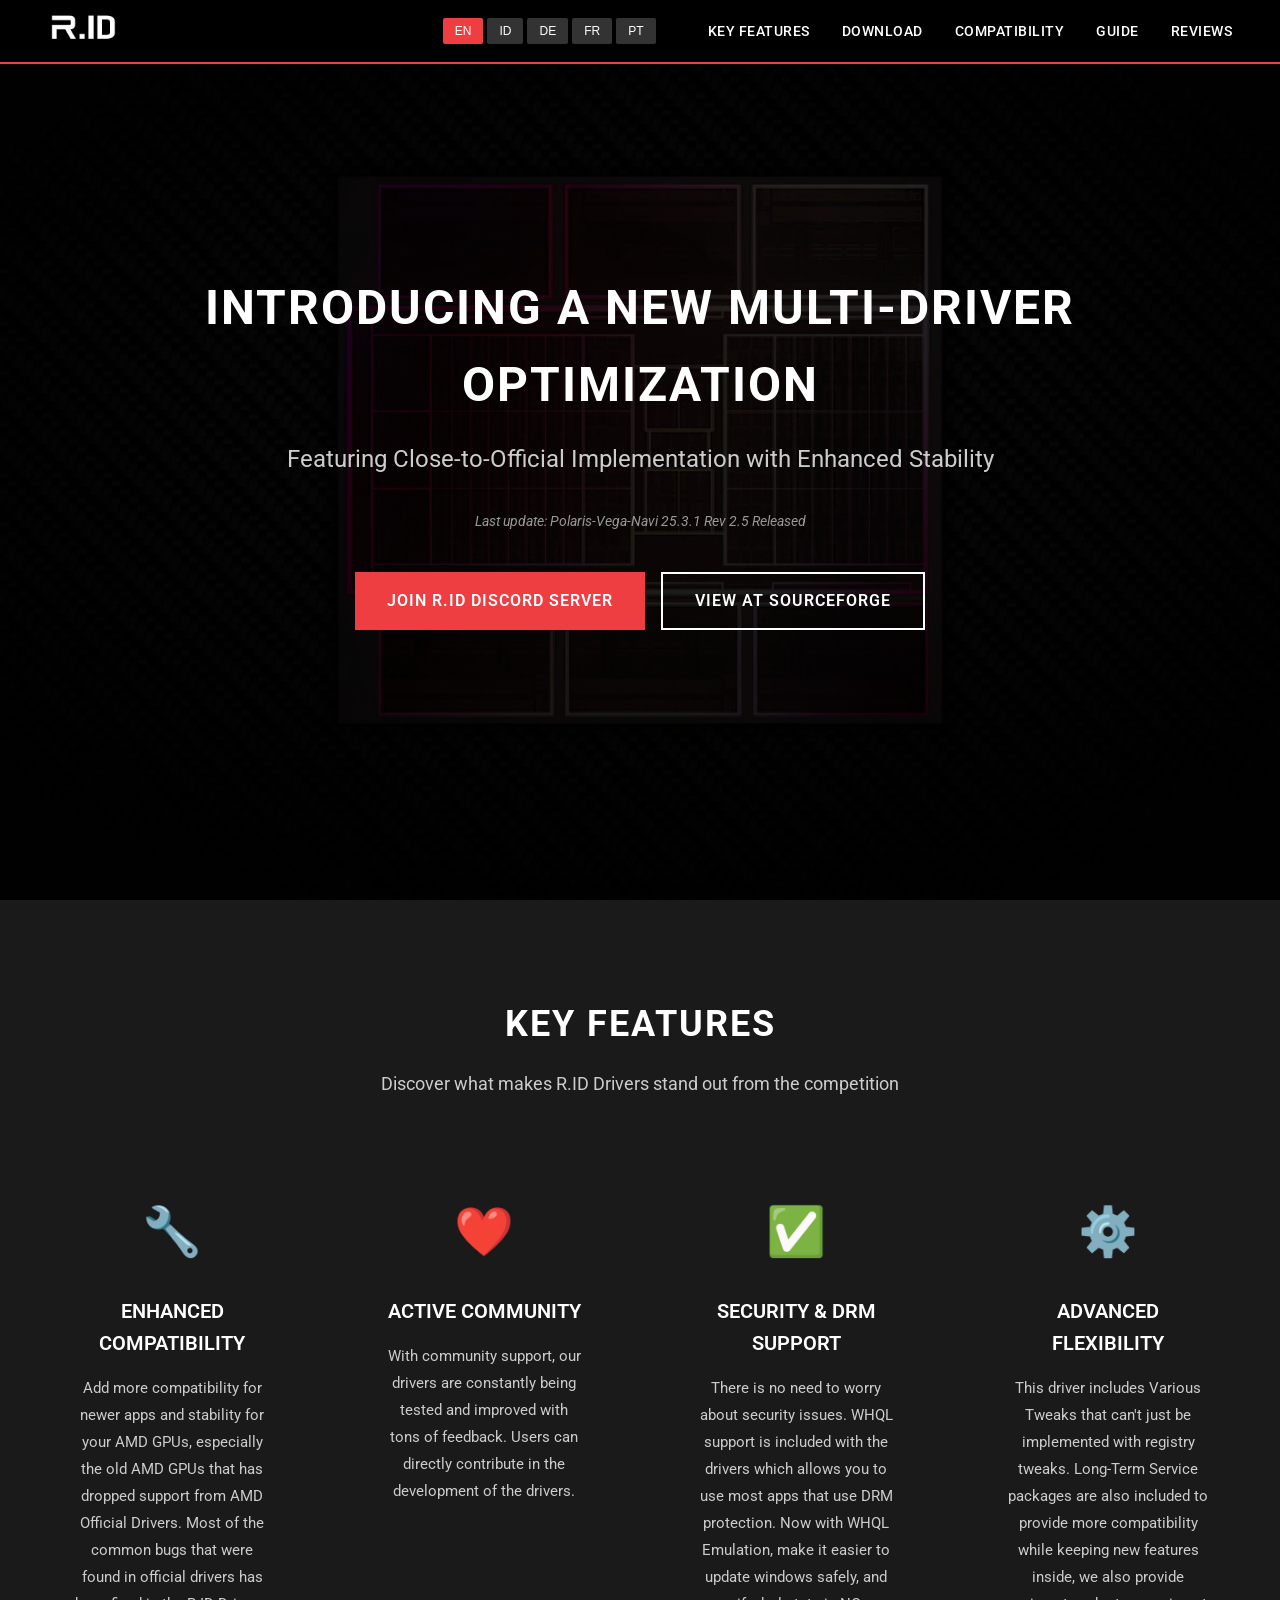
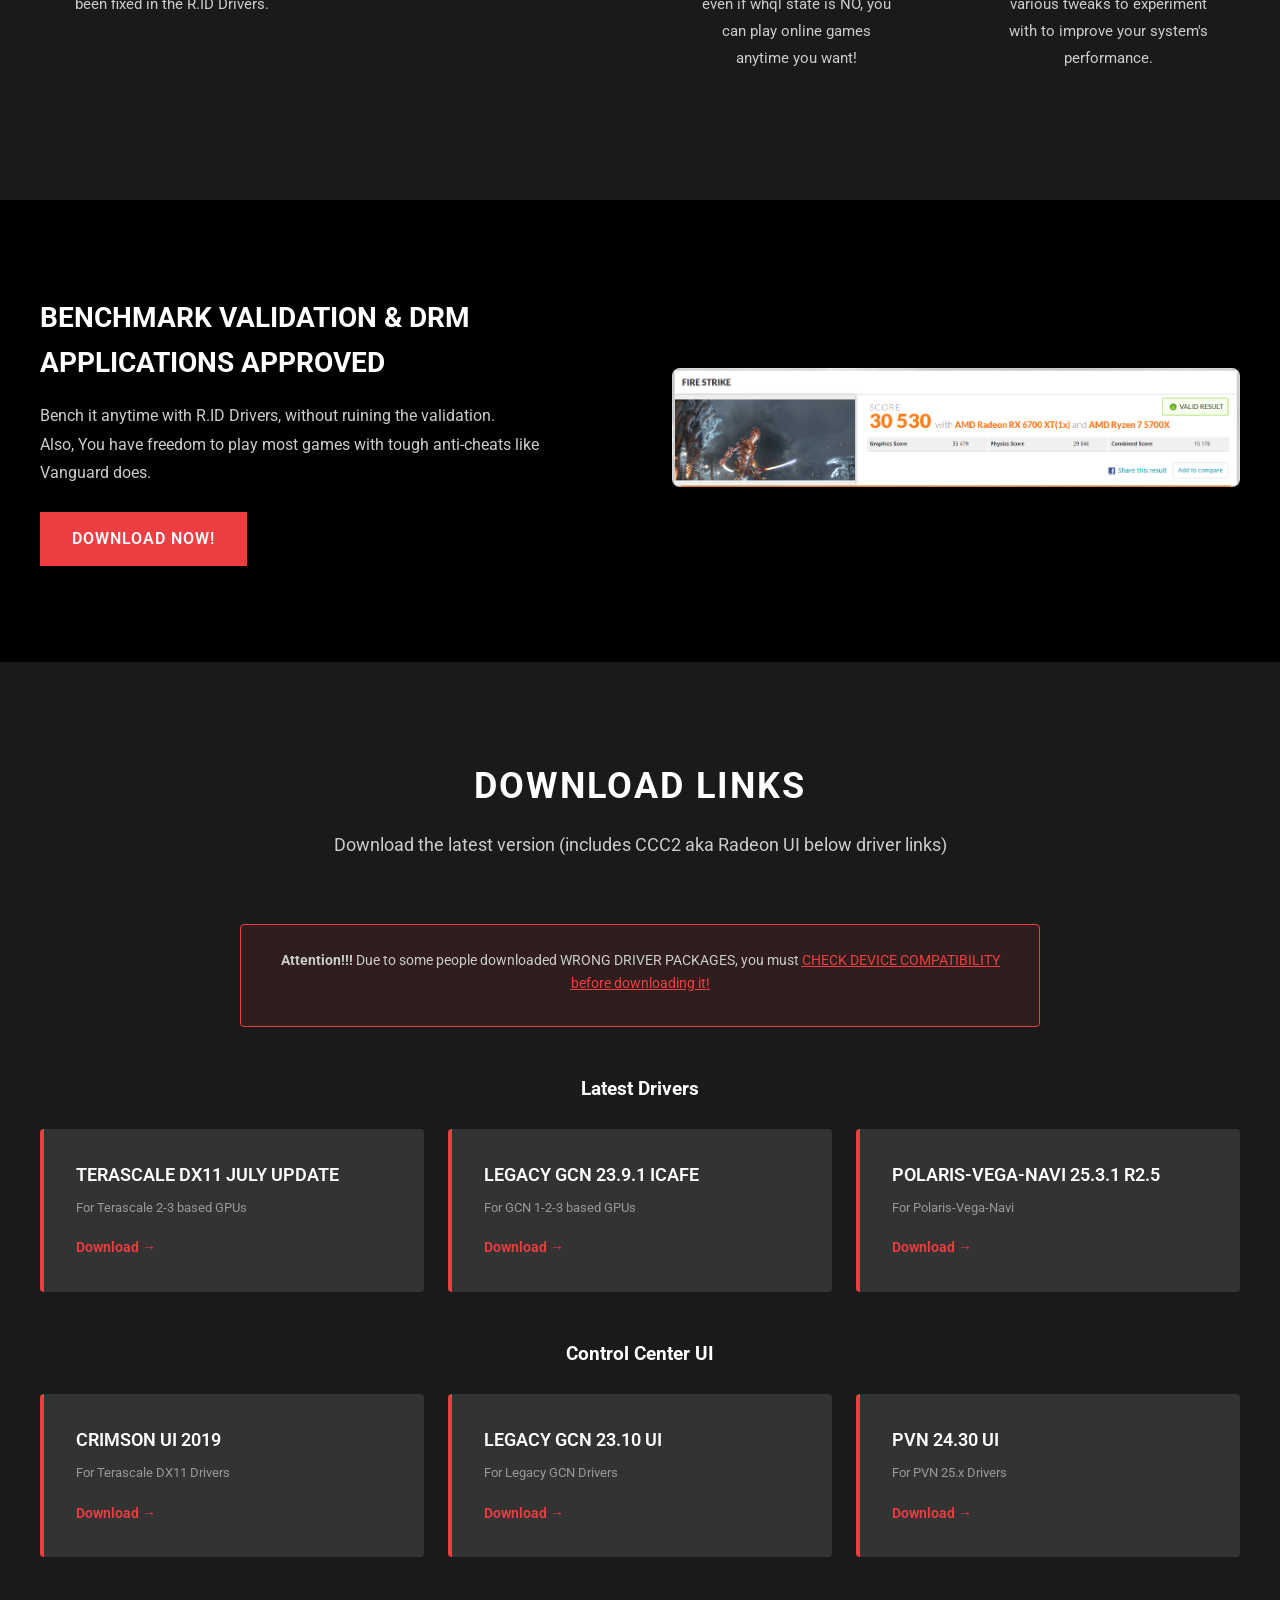
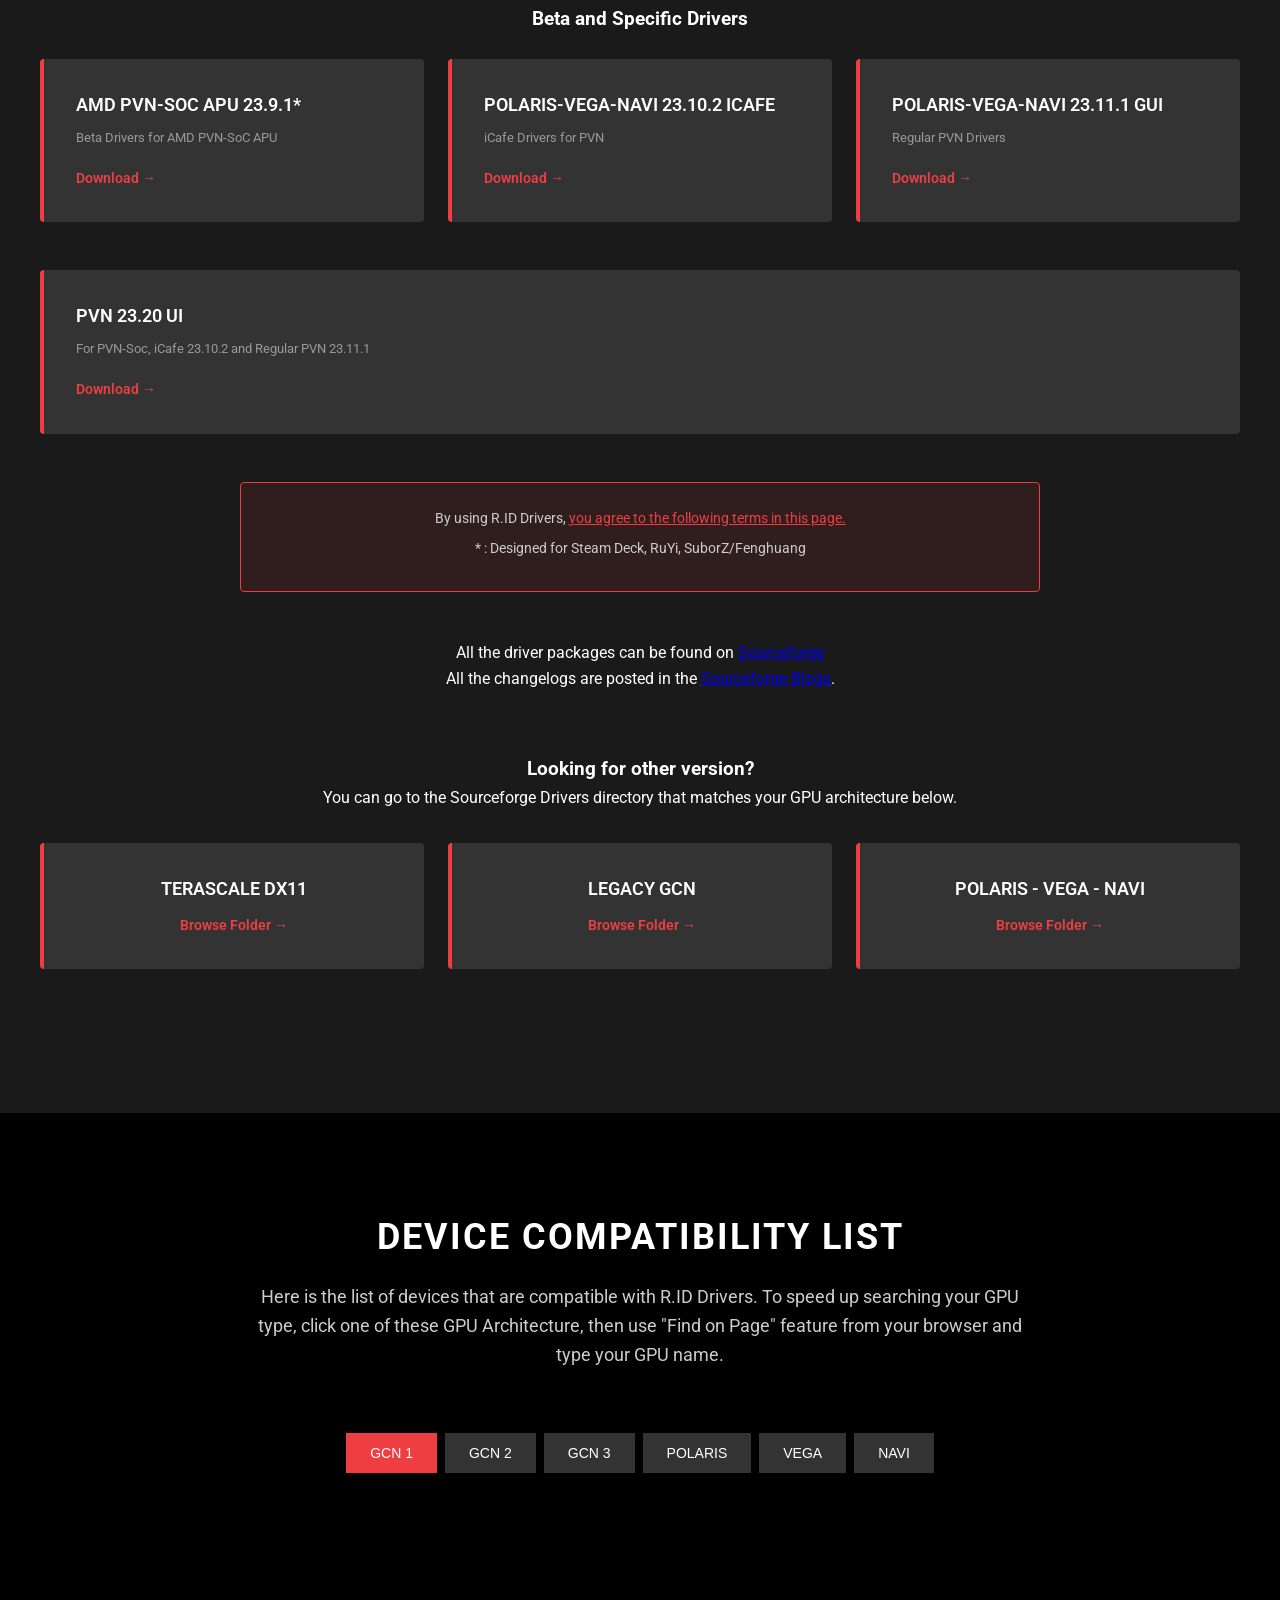
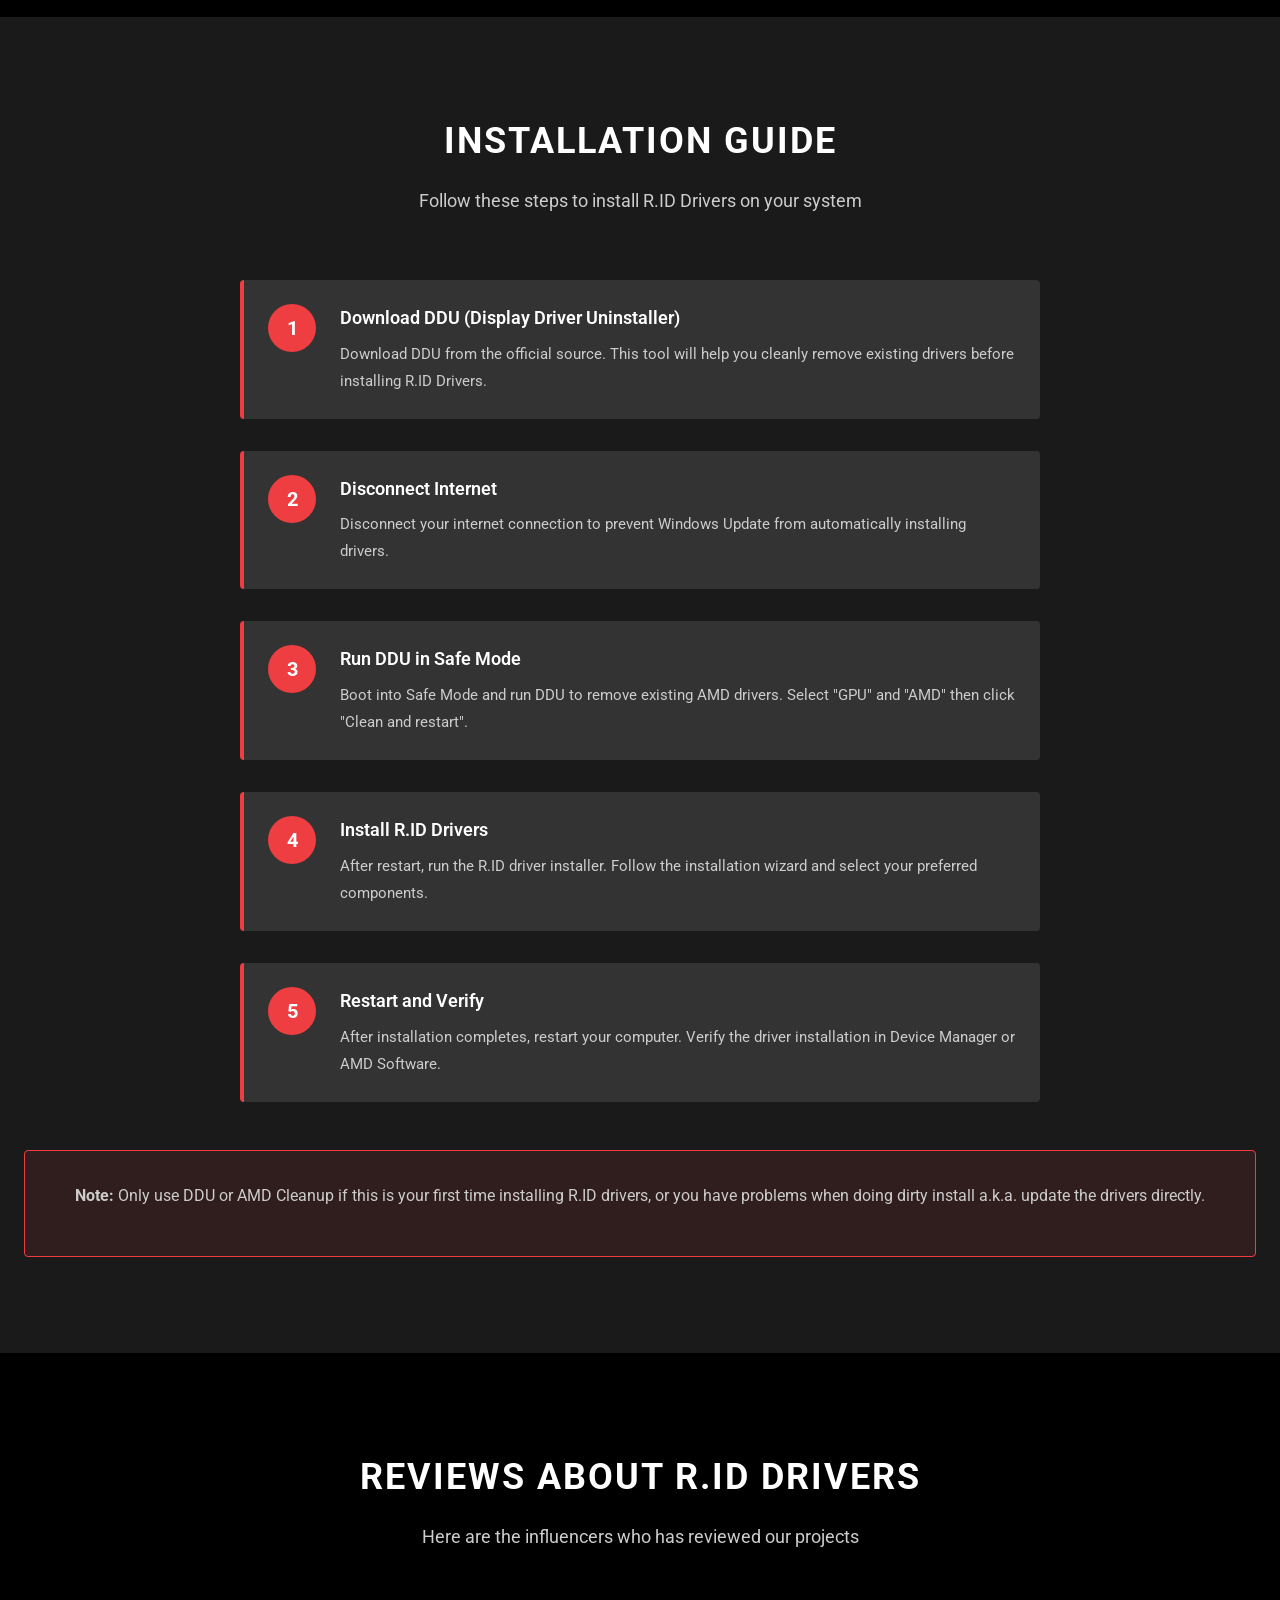
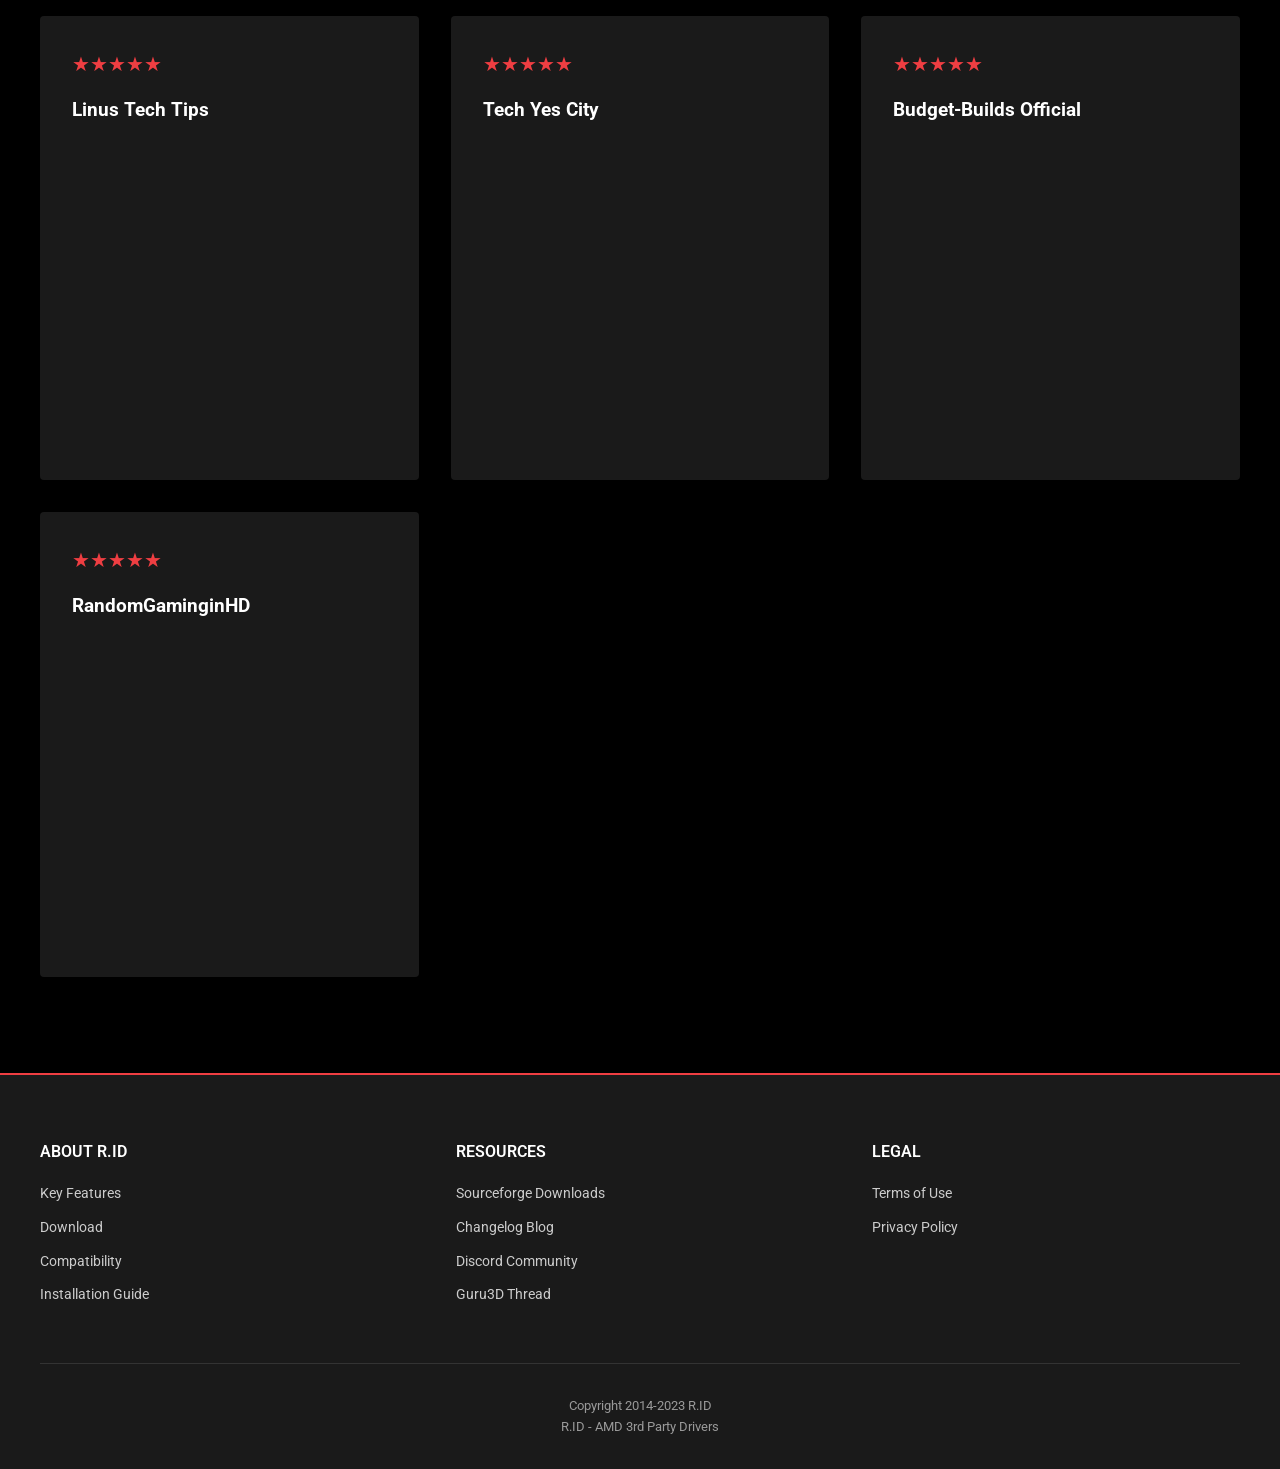
==== commit aa214c2c: "update branch" ====
--- a/index.html
+++ b/index.html
@@ -215,21 +215,20 @@
 
 <body>
 
-<!-- Language Selector -->
-<div class="language-selector">
-  <button class="lang-btn active" data-lang="en" onclick="setLanguage('en')" title="English">EN</button>
-  <button class="lang-btn" data-lang="id" onclick="setLanguage('id')" title="Bahasa Indonesia">ID</button>
-  <button class="lang-btn" data-lang="de" onclick="setLanguage('de')" title="Deutsch">DE</button>
-  <button class="lang-btn" data-lang="fr" onclick="setLanguage('fr')" title="Français">FR</button>
-  <button class="lang-btn" data-lang="pt" onclick="setLanguage('pt')" title="Português">PT</button>
-</div>
-
 <!-- Navigation -->
 <nav class="navbar">
   <a href="#home">
     <img src="img/r-id_sm.png" alt="R.ID Logo" class="navbar-logo">
   </a>
   <div class="navbar-links">
+    <!-- Language Selector -->
+    <div class="language-selector-inline">
+      <button class="lang-btn active" data-lang="en" onclick="setLanguage('en')" title="English">EN</button>
+      <button class="lang-btn" data-lang="id" onclick="setLanguage('id')" title="Bahasa Indonesia">ID</button>
+      <button class="lang-btn" data-lang="de" onclick="setLanguage('de')" title="Deutsch">DE</button>
+      <button class="lang-btn" data-lang="fr" onclick="setLanguage('fr')" title="Français">FR</button>
+      <button class="lang-btn" data-lang="pt" onclick="setLanguage('pt')" title="Português">PT</button>
+    </div>
     <a href="#features" data-i18n="nav_features">Key Features</a>
     <a href="#download" data-i18n="nav_download">Download</a>
     <a href="#compat" data-i18n="nav_compat">Compatibility</a>
--- a/style.css
+++ b/style.css
@@ -48,6 +48,7 @@
 .navbar-links {
   display: flex;
   gap: 32px;
+  align-items: center;
 }
 
 .navbar-links a {
@@ -641,17 +642,10 @@
 }
 
 /* Language Selector */
-.language-selector {
-  position: fixed;
-  top: 12px;
-  right: 24px;
+.language-selector-inline {
   display: flex;
   gap: 4px;
-  z-index: 1001;
-  background-color: rgba(0, 0, 0, 0.9);
-  padding: 8px;
-  border-radius: 4px;
-  border: 1px solid var(--amd-red);
+  margin-right: 20px;
 }
 
 .lang-btn {
@@ -675,10 +669,13 @@
 }
 
 @media (max-width: 768px) {
-  .language-selector {
-    top: auto;
-    bottom: 80px;
-    right: 50%;
-    transform: translateX(50%);
-  }
-}
+  .language-selector-inline {
+    margin-right: 0;
+    margin-bottom: 10px;
+  }
+  
+  .navbar-links {
+    flex-wrap: wrap;
+    justify-content: center;
+  }
+}
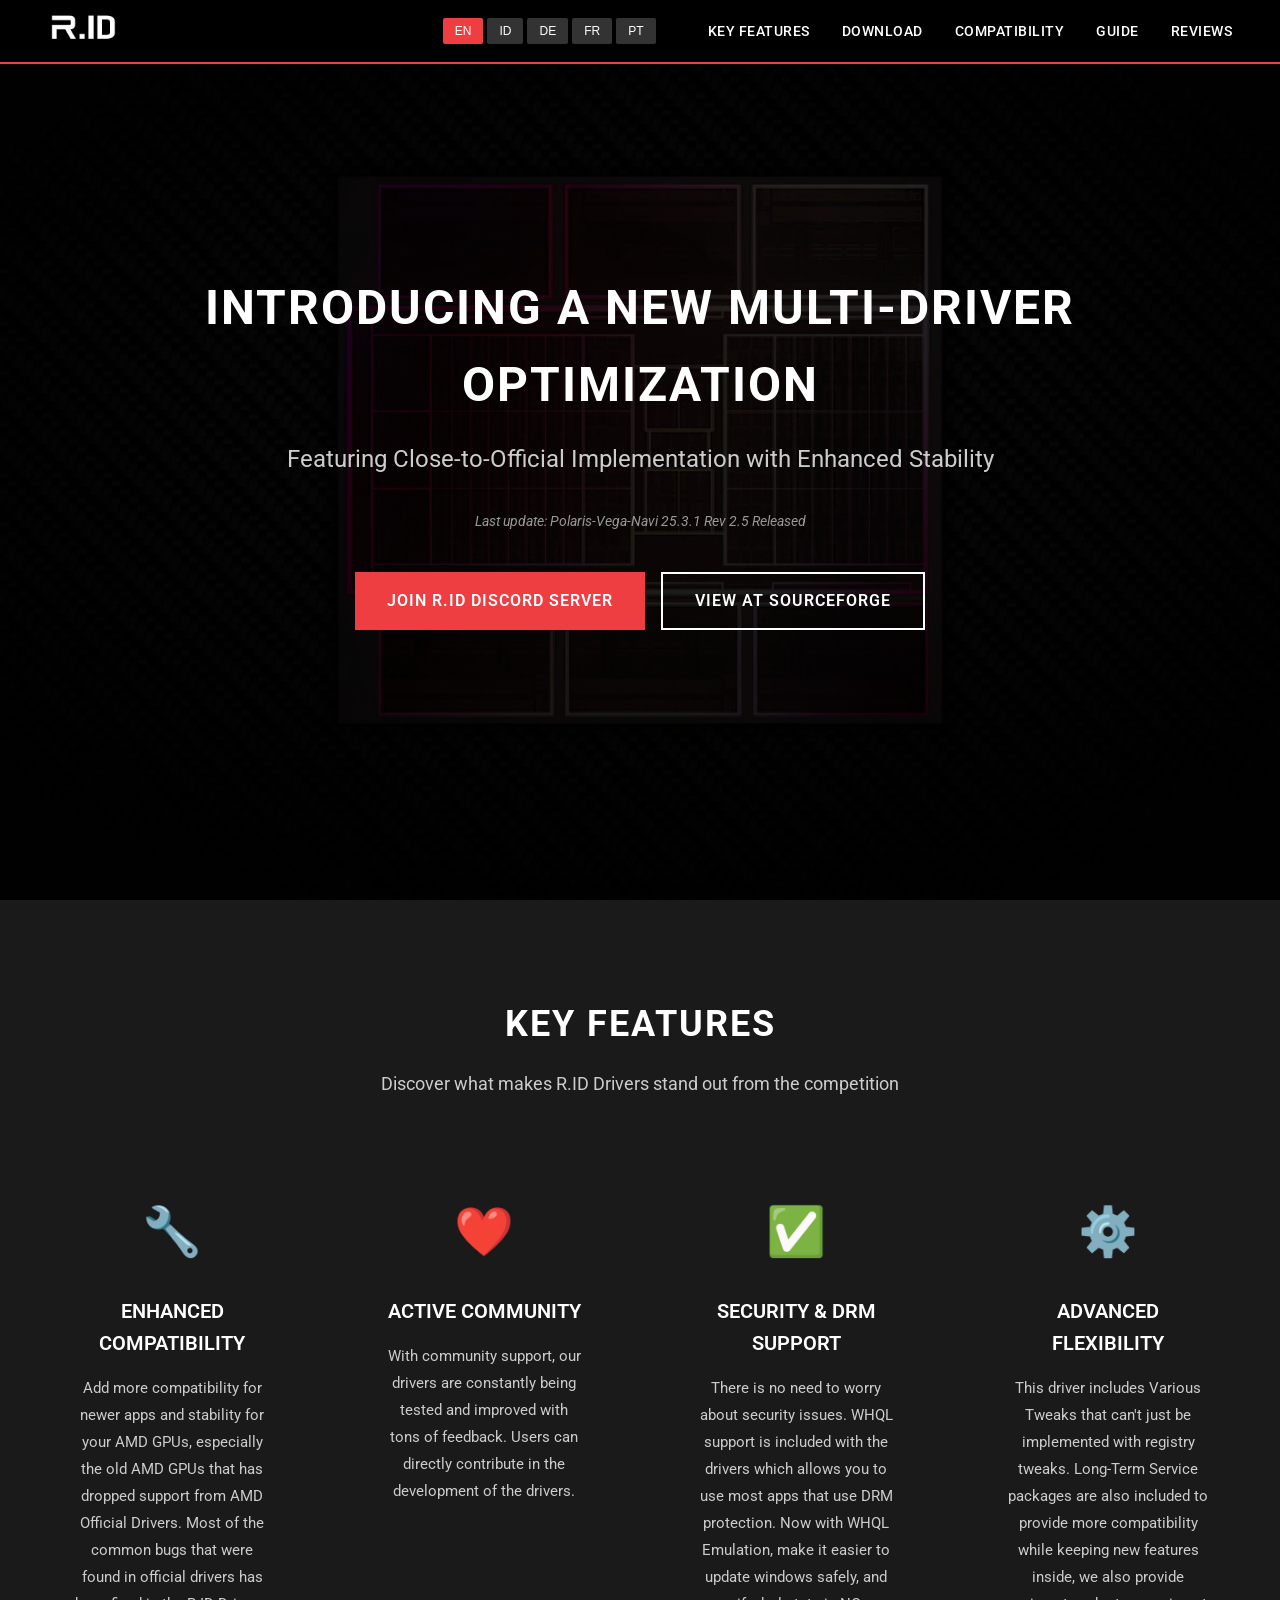
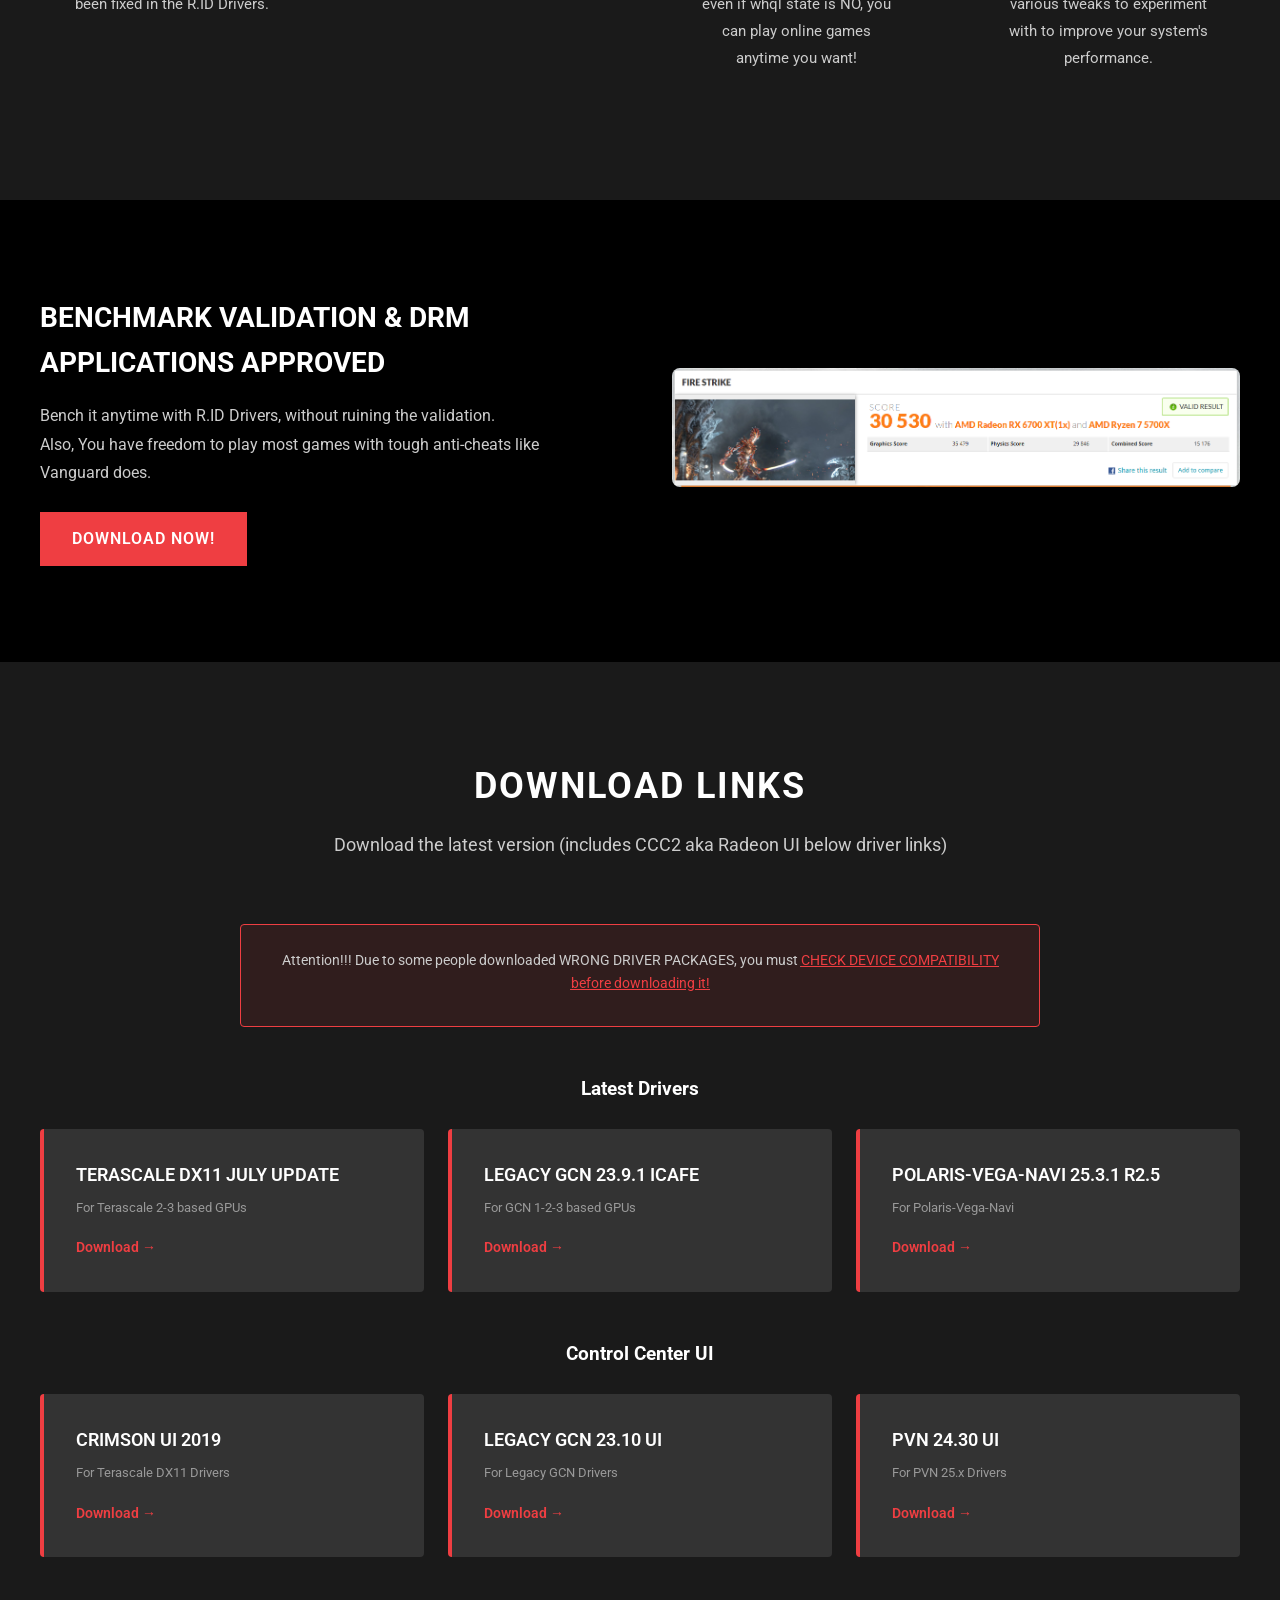
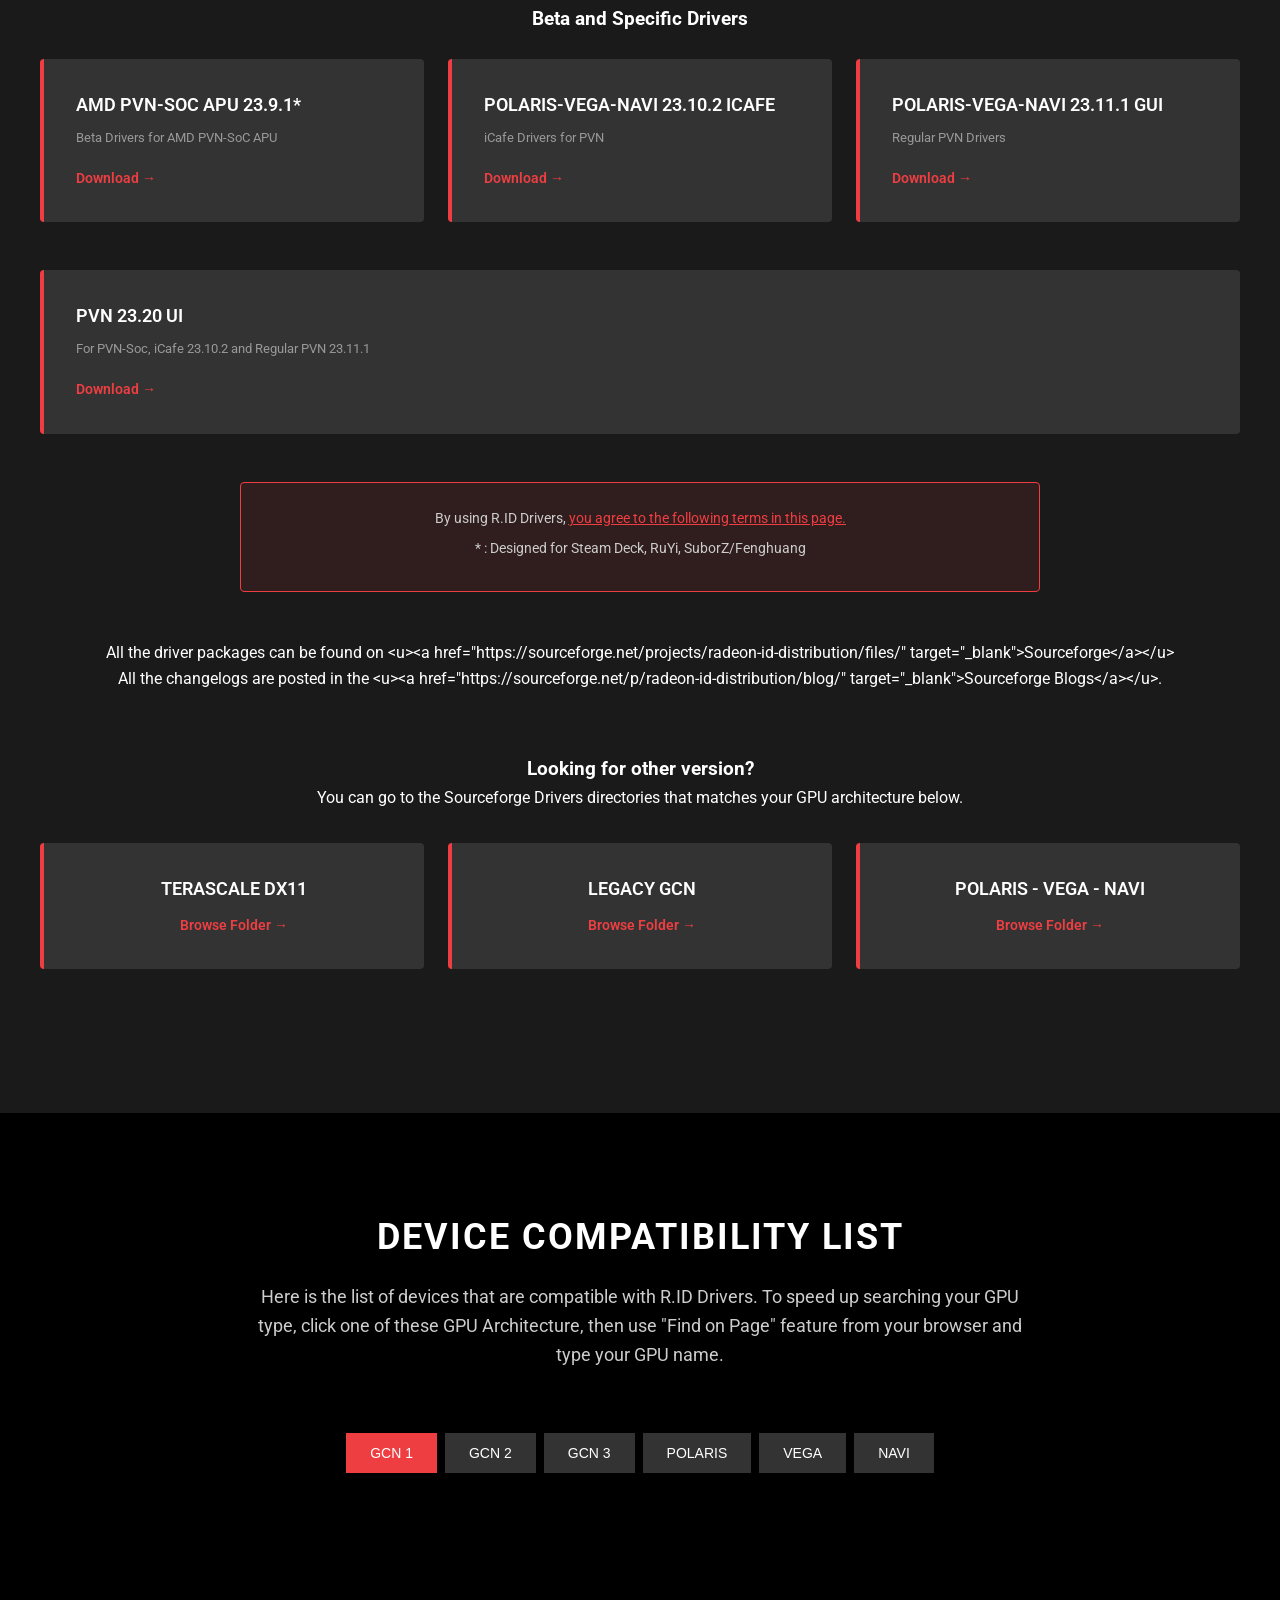
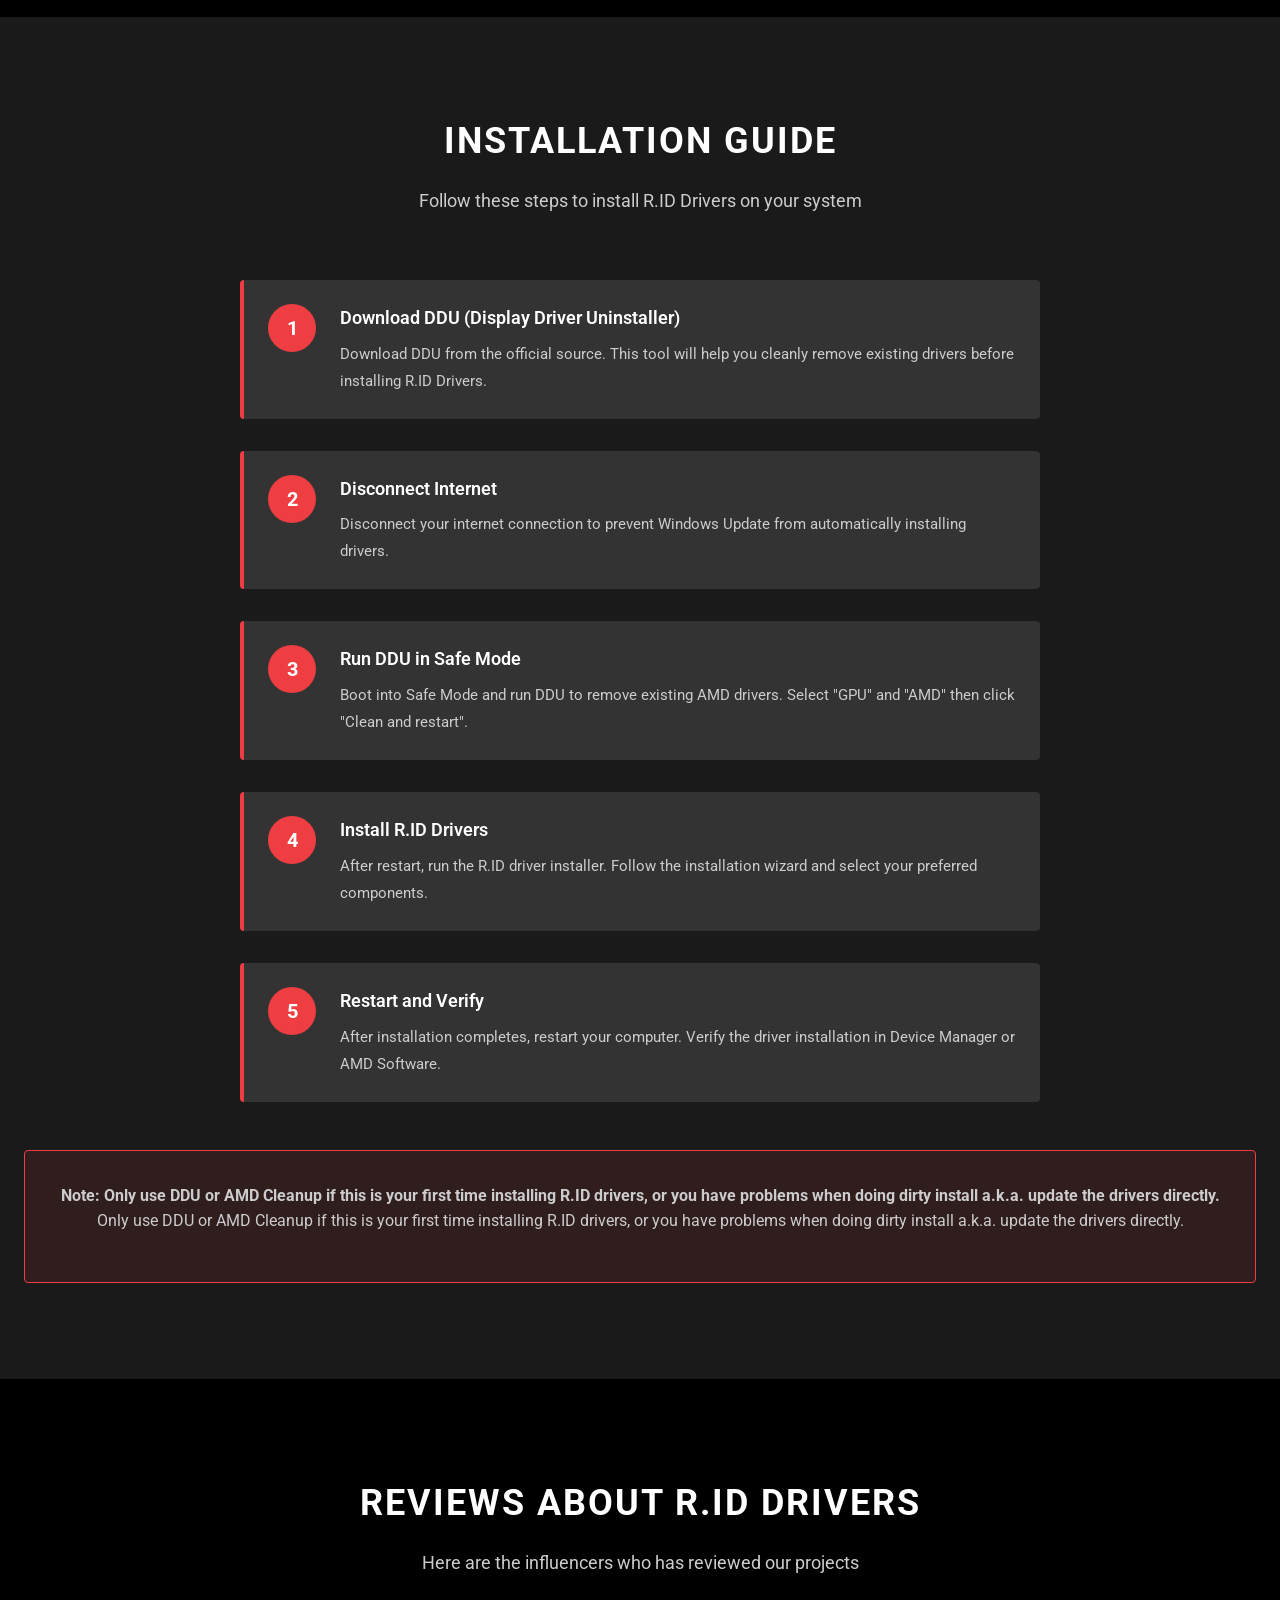
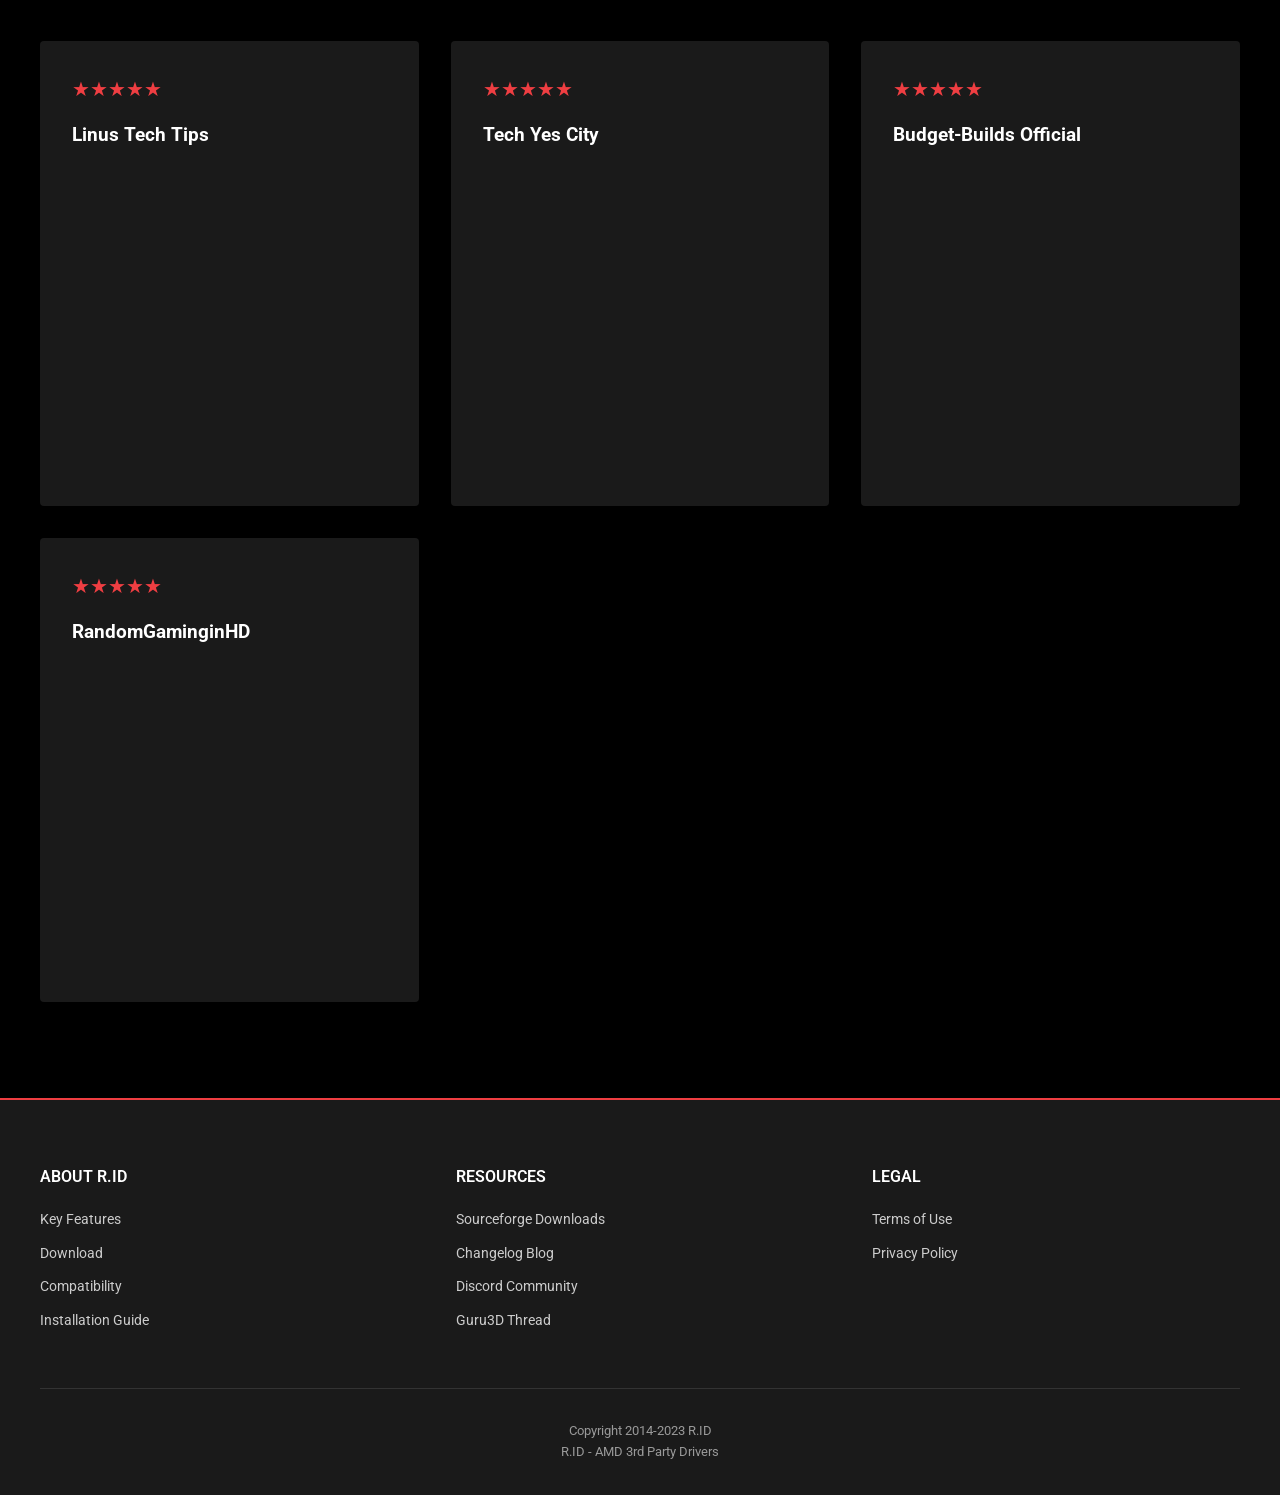
==== commit 0d10ecb8: "Fix language changer bug and reconstruct site - index.html: Implemented comprehensive multilingual s" ====
--- a/index.html
+++ b/index.html
@@ -49,24 +49,104 @@
         nav_reviews: "Reviews",
         hero_title: "Introducing a New Multi-Driver Optimization",
         hero_subtitle: "Featuring Close-to-Official Implementation with Enhanced Stability",
+        hero_last_update: "Last update: Polaris-Vega-Navi 25.3.1 Rev 2.5 Released",
+        hero_join_discord: "Join R.ID Discord Server",
+        hero_view_sourceforge: "View at Sourceforge",
         features_title: "Key Features",
         features_subtitle: "Discover what makes R.ID Drivers stand out from the competition",
         feature_compatibility_title: "Enhanced Compatibility",
+        feature_compatibility_desc: "Add more compatibility for newer apps and stability for your AMD GPUs, especially the old AMD GPUs that has dropped support from AMD Official Drivers. Most of the common bugs that were found in official drivers has been fixed in the R.ID Drivers.",
         feature_community_title: "Active Community",
+        feature_community_desc: "With community support, our drivers are constantly being tested and improved with tons of feedback. Users can directly contribute in the development of the drivers.",
         feature_security_title: "Security & DRM Support",
+        feature_security_desc: "There is no need to worry about security issues. WHQL support is included with the drivers which allows you to use most apps that use DRM protection. Now with WHQL Emulation, make it easier to update windows safely, and even if whql state is NO, you can play online games anytime you want!",
         feature_flexibility_title: "Advanced Flexibility",
+        feature_flexibility_desc: "This driver includes Various Tweaks that can't just be implemented with registry tweaks. Long-Term Service packages are also included to provide more compatibility while keeping new features inside, we also provide various tweaks to experiment with to improve your system's performance.",
         whql_title: "Benchmark Validation & DRM Applications Approved",
+        whql_desc: "Bench it anytime with R.ID Drivers, without ruining the validation.<br>Also, You have freedom to play most games with tough anti-cheats like Vanguard does.",
+        whql_button: "Download Now!",
         download_title: "Download Links",
-        download_latest: "Latest Drivers",
+        download_subtitle: "Download the latest version (includes CCC2 aka Radeon UI below driver links)",
+        download_attention: "Attention!!! Due to some people downloaded WRONG DRIVER PACKAGES, you must <u><a href=\"#compat\">CHECK DEVICE COMPATIBILITY before downloading it!</a></u>",
+        download_latest_drivers: "Latest Drivers",
         download_ui: "Control Center UI",
         download_beta: "Beta and Specific Drivers",
+        terascale_title: "Terascale DX11 July Update",
+        terascale_gpu: "For Terascale 2-3 based GPUs",
+        legacy_gcn_title: "Legacy GCN 23.9.1 iCafe",
+        legacy_gcn_gpu: "For GCN 1-2-3 based GPUs",
+        polars_vega_navi_title: "Polaris-Vega-Navi 25.3.1 R2.5",
+        polars_vega_navi_gpu: "For Polaris-Vega-Navi",
+        crimson_ui_title: "Crimson UI 2019",
+        crimson_ui_gpu: "For Terascale DX11 Drivers",
+        legacy_gcn_ui_title: "Legacy GCN 23.10 UI",
+        legacy_gcn_ui_gpu: "For Legacy GCN Drivers",
+        pvn_ui_title: "PVN 24.30 UI",
+        pvn_ui_gpu: "For PVN 25.x Drivers",
+        amd_apu_title: "AMD PVN-SoC APU 23.9.1*",
+        amd_apu_gpu: "Beta Drivers for AMD PVN-SoC APU",
+        pvn_icafe_title: "Polaris-Vega-Navi 23.10.2 iCafe",
+        pvn_icafe_gpu: "iCafe Drivers for PVN",
+        pvn_gui_title: "Polaris-Vega-Navi 23.11.1 GUI",
+        pvn_gui_gpu: "Regular PVN Drivers",
+        pvn_23_20_ui_title: "PVN 23.20 UI",
+        pvn_23_20_ui_gpu: "For PVN-Soc, iCafe 23.10.2 and Regular PVN 23.11.1",
+        download_terms: "By using R.ID Drivers, <u><a href=\"terms.html\" target=\"_blank\">you agree to the following terms in this page.</a></u>",
+        download_note_steamdeck: "* : Designed for Steam Deck, RuYi, SuborZ/Fenghuang",
+        download_all_sourceforge: "All the driver packages can be found on <u><a href=\"https://sourceforge.net/projects/radeon-id-distribution/files/\" target=\"_blank\">Sourceforge</a></u>",
+        download_changelog: "All the changelogs are posted in the <u><a href=\"https://sourceforge.net/p/radeon-id-distribution/blog/\" target=\"_blank\">Sourceforge Blogs</a></u>.",
+        looking_for_other: "Looking for other version?",
+        browse_directory: "You can go to the Sourceforge Drivers directories that matches your GPU architecture below.",
+        browse_terascale: "Terascale DX11",
+        browse_legacy_gcn: "Legacy GCN",
+        browse_pvn: "Polaris - Vega - Navi",
         compat_title: "Device Compatibility List",
+        compat_subtitle: "Here is the list of devices that are compatible with R.ID Drivers. To speed up searching your GPU type, click one of these GPU Architecture, then use \"Find on Page\" feature from your browser and type your GPU name.",
+        gpu_gcn1: "GCN 1",
+        gpu_gcn2: "GCN 2",
+        gpu_gcn3: "GCN 3",
+        gpu_polaris: "Polaris",
+        gpu_vega: "Vega",
+        gpu_navi: "Navi",
         guide_title: "Installation Guide",
+        guide_subtitle: "Follow these steps to install R.ID Drivers on your system",
+        guide_step1_num: "1",
+        guide_step1_title: "Download DDU (Display Driver Uninstaller)",
+        guide_step1_desc: "Download DDU from the official source. This tool will help you cleanly remove existing drivers before installing R.ID Drivers.",
+        guide_step2_num: "2",
+        guide_step2_title: "Disconnect Internet",
+        guide_step2_desc: "Disconnect your internet connection to prevent Windows Update from automatically installing drivers.",
+        guide_step3_num: "3",
+        guide_step3_title: "Run DDU in Safe Mode",
+        guide_step3_desc: "Boot into Safe Mode and run DDU to remove existing AMD drivers. Select \"GPU\" and \"AMD\" then click \"Clean and restart\".",
+        guide_step4_num: "4",
+        guide_step4_title: "Install R.ID Drivers",
+        guide_step4_desc: "After restart, run the R.ID driver installer. Follow the installation wizard and select your preferred components.",
+        guide_step5_num: "5",
+        guide_step5_title: "Restart and Verify",
+        guide_step5_desc: "After installation completes, restart your computer. Verify the driver installation in Device Manager or AMD Software.",
+        guide_note: "<strong>Note:</strong> Only use DDU or AMD Cleanup if this is your first time installing R.ID drivers, or you have problems when doing dirty install a.k.a. update the drivers directly.",
         reviews_title: "Reviews About R.ID Drivers",
+        reviews_subtitle: "Here are the influencers who has reviewed our projects",
+        review_ltt: "Linus Tech Tips",
+        review_tyc: "Tech Yes City",
+        review_bbo: "Budget-Builds Official",
+        review_rghd: "RandomGaminginHD",
         footer_about: "About R.ID",
         footer_resources: "Resources",
         footer_legal: "Legal",
-        gpu_for: "For",
+        footer_features: "Key Features",
+        footer_download: "Download",
+        footer_compat: "Compatibility",
+        footer_guide: "Installation Guide",
+        footer_sf_downloads: "Sourceforge Downloads",
+        footer_sf_blog: "Changelog Blog",
+        footer_discord: "Discord Community",
+        footer_guru3d: "Guru3D Thread",
+        footer_terms: "Terms of Use",
+        footer_privacy: "Privacy Policy",
+        footer_copyright: "Copyright 2014-2023 R.ID",
+        footer_tagline: "R.ID - AMD 3rd Party Drivers",
         download_arrow: "Download →",
         browse_arrow: "Browse Folder →"
       },
@@ -78,24 +158,104 @@
         nav_reviews: "Ulasan",
         hero_title: "Memperkenalkan Optimasi Multi-Driver Baru",
         hero_subtitle: "Menampilkan Implementasi Mendekati Resmi dengan Stabilitas yang Ditingkatkan",
+        hero_last_update: "Pembaruan terakhir: Polaris-Vega-Navi 25.3.1 Rev 2.5 Dirilis",
+        hero_join_discord: "Bergabung dengan Server Discord R.ID",
+        hero_view_sourceforge: "Lihat di Sourceforge",
         features_title: "Fitur Utama",
         features_subtitle: "Temukan apa yang membuat Driver R.ID unggul dari kompetitor",
         feature_compatibility_title: "Kompatibilitas yang Ditingkatkan",
+        feature_compatibility_desc: "Tambahkan lebih banyak kompatibilitas untuk aplikasi yang lebih baru dan stabilitas untuk GPU AMD Anda, terutama GPU AMD lama yang telah dihentikan dukungannya dari Driver Resmi AMD. Sebagian besar bug umum yang ditemukan di driver resmi telah diperbaiki di Driver R.ID.",
         feature_community_title: "Komunitas Aktif",
+        feature_community_desc: "Dengan dukungan komunitas, driver kami terus-menerus diuji dan ditingkatkan dengan banyak umpan balik. Pengguna dapat berkontribusi langsung dalam pengembangan driver.",
         feature_security_title: "Keamanan & Dukungan DRM",
+        feature_security_desc: "Tidak perlu khawatir tentang masalah keamanan. Dukungan WHQL disertakan dengan driver yang memungkinkan Anda menggunakan sebagian besar aplikasi yang menggunakan perlindungan DRM. Sekarang dengan Emulasi WHQL, memudahkan untuk memperbarui windows dengan aman, dan bahkan jika status whql adalah TIDAK, Anda dapat bermain game online kapan saja!",
         feature_flexibility_title: "Fleksibilitas Lanjutan",
+        feature_flexibility_desc: "Driver ini mencakup Berbagai Tweaks yang tidak bisa hanya diimplementasikan dengan tweak registri. Paket Long-Term Service juga disertakan untuk memberikan lebih banyak kompatibilitas sambil menjaga fitur-fitur baru di dalamnya, kami juga menyediakan berbagai tweak untuk bereksperimen guna meningkatkan kinerja sistem Anda.",
         whql_title: "Validasi Benchmark & Aplikasi DRM Disetujui",
+        whql_desc: "Lakukan benchmark kapan saja dengan Driver R.ID, tanpa merusak validasi.<br>Juga, Anda memiliki kebebasan untuk memainkan sebagian besar game dengan anti-cheat yang tangguh seperti Vanguard.",
+        whql_button: "Unduh Sekarang!",
         download_title: "Tautan Unduhan",
-        download_latest: "Driver Terbaru",
+        download_subtitle: "Unduh versi terbaru (termasuk CCC2 alias Radeon UI di bawah tautan driver)",
+        download_attention: "Perhatian!!! Karena beberapa orang mengunduh PAKET DRIVER YANG SALAH, Anda harus <u><a href=\"#compat\">PERIKSA KOMPATIBILITAS PERANGKAT sebelum mengunduhnya!</a></u>",
+        download_latest_drivers: "Driver Terbaru",
         download_ui: "UI Control Center",
         download_beta: "Driver Beta dan Spesifik",
+        terascale_title: "Terascale DX11 Pembaruan Juli",
+        terascale_gpu: "Untuk GPU berbasis Terascale 2-3",
+        legacy_gcn_title: "Legacy GCN 23.9.1 iCafe",
+        legacy_gcn_gpu: "Untuk GPU berbasis GCN 1-2-3",
+        polars_vega_navi_title: "Polaris-Vega-Navi 25.3.1 R2.5",
+        polars_vega_navi_gpu: "Untuk Polaris-Vega-Navi",
+        crimson_ui_title: "Crimson UI 2019",
+        crimson_ui_gpu: "Untuk Driver Terascale DX11",
+        legacy_gcn_ui_title: "Legacy GCN 23.10 UI",
+        legacy_gcn_ui_gpu: "Untuk Driver Legacy GCN",
+        pvn_ui_title: "PVN 24.30 UI",
+        pvn_ui_gpu: "Untuk Driver PVN 25.x",
+        amd_apu_title: "AMD PVN-SoC APU 23.9.1*",
+        amd_apu_gpu: "Driver Beta untuk AMD PVN-SoC APU",
+        pvn_icafe_title: "Polaris-Vega-Navi 23.10.2 iCafe",
+        pvn_icafe_gpu: "Driver iCafe untuk PVN",
+        pvn_gui_title: "Polaris-Vega-Navi 23.11.1 GUI",
+        pvn_gui_gpu: "Driver PVN Reguler",
+        pvn_23_20_ui_title: "PVN 23.20 UI",
+        pvn_23_20_ui_gpu: "Untuk PVN-Soc, iCafe 23.10.2 dan PVN Reguler 23.11.1",
+        download_terms: "Dengan menggunakan Driver R.ID, <u><a href=\"terms.html\" target=\"_blank\">Anda menyetujui persyaratan berikut di halaman ini.</a></u>",
+        download_note_steamdeck: "* : Dirancang untuk Steam Deck, RuYi, SuborZ/Fenghuang",
+        download_all_sourceforge: "Semua paket driver dapat ditemukan di <u><a href=\"https://sourceforge.net/projects/radeon-id-distribution/files/\" target=\"_blank\">Sourceforge</a></u>",
+        download_changelog: "Semua catatan perubahan diposting di <u><a href=\"https://sourceforge.net/p/radeon-id-distribution/blog/\" target=\"_blank\">Blog Sourceforge</a></u>.",
+        looking_for_other: "Mencari versi lain?",
+        browse_directory: "Anda dapat pergi ke direktori Driver Sourceforge yang sesuai dengan arsitektur GPU Anda di bawah ini.",
+        browse_terascale: "Terascale DX11",
+        browse_legacy_gcn: "Legacy GCN",
+        browse_pvn: "Polaris - Vega - Navi",
         compat_title: "Daftar Kompatibilitas Perangkat",
+        compat_subtitle: "Berikut adalah daftar perangkat yang kompatibel dengan Driver R.ID. Untuk mempercepat pencarian tipe GPU Anda, klik salah satu Arsitektur GPU ini, lalu gunakan fitur \"Find on Page\" dari browser Anda dan ketik nama GPU Anda.",
+        gpu_gcn1: "GCN 1",
+        gpu_gcn2: "GCN 2",
+        gpu_gcn3: "GCN 3",
+        gpu_polaris: "Polaris",
+        gpu_vega: "Vega",
+        gpu_navi: "Navi",
         guide_title: "Panduan Instalasi",
+        guide_subtitle: "Ikuti langkah-langkah ini untuk menginstal Driver R.ID di sistem Anda",
+        guide_step1_num: "1",
+        guide_step1_title: "Unduh DDU (Display Driver Uninstaller)",
+        guide_step1_desc: "Unduh DDU dari sumber resmi. Alat ini akan membantu Anda menghapus driver yang ada dengan bersih sebelum menginstal Driver R.ID.",
+        guide_step2_num: "2",
+        guide_step2_title: "Putuskan Internet",
+        guide_step2_desc: "Putuskan koneksi internet Anda untuk mencegah Windows Update secara otomatis menginstal driver.",
+        guide_step3_num: "3",
+        guide_step3_title: "Jalankan DDU dalam Safe Mode",
+        guide_step3_desc: "Boot ke Safe Mode dan jalankan DDU untuk menghapus driver AMD yang ada. Pilih \"GPU\" dan \"AMD\" lalu klik \"Clean and restart\".",
+        guide_step4_num: "4",
+        guide_step4_title: "Instal Driver R.ID",
+        guide_step4_desc: "Setelah restart, jalankan penginstal driver R.ID. Ikuti wizard instalasi dan pilih komponen yang Anda inginkan.",
+        guide_step5_num: "5",
+        guide_step5_title: "Restart dan Verifikasi",
+        guide_step5_desc: "Setelah instalasi selesai, restart komputer Anda. Verifikasi instalasi driver di Device Manager atau AMD Software.",
+        guide_note: "<strong>Catatan:</strong> Hanya gunakan DDU atau AMD Cleanup jika ini adalah pertama kalinya Anda menginstal driver R.ID, atau Anda mengalami masalah saat melakukan instalasi langsung yaitu memperbarui driver secara langsung.",
         reviews_title: "Ulasan Tentang Driver R.ID",
+        reviews_subtitle: "Berikut adalah para influencer yang telah mengulas proyek kami",
+        review_ltt: "Linus Tech Tips",
+        review_tyc: "Tech Yes City",
+        review_bbo: "Budget-Builds Official",
+        review_rghd: "RandomGaminginHD",
         footer_about: "Tentang R.ID",
         footer_resources: "Sumber Daya",
         footer_legal: "Legal",
-        gpu_for: "Untuk",
+        footer_features: "Fitur Utama",
+        footer_download: "Unduh",
+        footer_compat: "Kompatibilitas",
+        footer_guide: "Panduan Instalasi",
+        footer_sf_downloads: "Unduhan Sourceforge",
+        footer_sf_blog: "Blog Catatan Perubahan",
+        footer_discord: "Komunitas Discord",
+        footer_guru3d: "Thread Guru3D",
+        footer_terms: "Syarat Penggunaan",
+        footer_privacy: "Kebijakan Privasi",
+        footer_copyright: "Hak Cipta 2014-2023 R.ID",
+        footer_tagline: "R.ID - Driver Pihak Ketiga AMD",
         download_arrow: "Unduh →",
         browse_arrow: "Jelajahi Folder →"
       },
@@ -107,24 +267,104 @@
         nav_reviews: "Bewertungen",
         hero_title: "Wir präsentieren eine neue Multi-Treiber-Optimierung",
         hero_subtitle: "Mit offizieller-naher Implementierung und verbesserter Stabilität",
+        hero_last_update: "Letztes Update: Polaris-Vega-Navi 25.3.1 Rev 2.5 Veröffentlicht",
+        hero_join_discord: "R.ID Discord-Server Beitreten",
+        hero_view_sourceforge: "Auf Sourceforge Anzeigen",
         features_title: "Hauptmerkmale",
         features_subtitle: "Entdecken Sie, was R.ID-Treiber von der Konkurrenz abhebt",
         feature_compatibility_title: "Erweiterte Kompatibilität",
+        feature_compatibility_desc: "Fügen Sie mehr Kompatibilität für neuere Apps und Stabilität für Ihre AMD-GPUs hinzu, insbesondere für alte AMD-GPUs, deren Unterstützung von AMD Official Drivers eingestellt wurde. Die meisten der häufigen Fehler, die in offiziellen Treibern gefunden wurden, wurden in den R.ID-Treibern behoben.",
         feature_community_title: "Aktive Gemeinschaft",
+        feature_community_desc: "Mit Community-Unterstützung werden unsere Treiber ständig getestet und mit tonnenweise Feedback verbessert. Benutzer können direkt zur Entwicklung der Treiber beitragen.",
         feature_security_title: "Sicherheit & DRM-Unterstützung",
+        feature_security_desc: "Sie müssen sich keine Sorgen über Sicherheitsprobleme machen. WHQL-Unterstützung ist in den Treibern enthalten, sodass Sie die meisten Apps verwenden können, die DRM-Schutz verwenden. Jetzt mit WHQL-Emulation, erleichtern Sie die sichere Aktualisierung von Windows, und selbst wenn der WHQL-Status NEIN ist, können Sie jederzeit Online-Spiele spielen!",
         feature_flexibility_title: "Erweiterte Flexibilität",
+        feature_flexibility_desc: "Dieser Treiber umfasst verschiedene Tweaks, die nicht nur mit Registrierungs-Tweaks implementiert werden können. Long-Term Service-Pakete sind ebenfalls enthalten, um mehr Kompatibilität zu bieten und gleichzeitig neue Funktionen beizubehalten. Wir bieten auch verschiedene Tweaks zum Experimentieren an, um die Leistung Ihres Systems zu verbessern.",
         whql_title: "Benchmark-Validierung & DRM-Anwendungen genehmigt",
+        whql_desc: "Benchmarken Sie jederzeit mit R.ID-Treibern, ohne die Validierung zu ruinieren.<br>Außerdem haben Sie die Freiheit, die meisten Spiele mit schwierigen Anti-Cheats wie Vanguard zu spielen.",
+        whql_button: "Jetzt Herunterladen!",
         download_title: "Download-Links",
-        download_latest: "Neueste Treiber",
+        download_subtitle: "Laden Sie die neueste Version herunter (enthält CCC2 aka Radeon UI unter den Treiber-Links)",
+        download_attention: "Achtung!!! Da einige Personen FALSCHE TREIBER-PAKETE heruntergeladen haben, MÜSSEN Sie <u><a href=\"#compat\">DIE GERÄTEKOMPATIBILITÄT VOR DEM HERUNTERLADEN ÜBERPRÜFEN!</a></u>",
+        download_latest_drivers: "Neueste Treiber",
         download_ui: "Control Center UI",
         download_beta: "Beta und spezifische Treiber",
+        terascale_title: "Terascale DX11 Juli-Update",
+        terascale_gpu: "Für Terascale 2-3 basierte GPUs",
+        legacy_gcn_title: "Legacy GCN 23.9.1 iCafe",
+        legacy_gcn_gpu: "Für GCN 1-2-3 basierte GPUs",
+        polars_vega_navi_title: "Polaris-Vega-Navi 25.3.1 R2.5",
+        polars_vega_navi_gpu: "Für Polaris-Vega-Navi",
+        crimson_ui_title: "Crimson UI 2019",
+        crimson_ui_gpu: "Für Terascale DX11 Treiber",
+        legacy_gcn_ui_title: "Legacy GCN 23.10 UI",
+        legacy_gcn_ui_gpu: "Für Legacy GCN Treiber",
+        pvn_ui_title: "PVN 24.30 UI",
+        pvn_ui_gpu: "Für PVN 25.x Treiber",
+        amd_apu_title: "AMD PVN-SoC APU 23.9.1*",
+        amd_apu_gpu: "Beta-Treiber für AMD PVN-SoC APU",
+        pvn_icafe_title: "Polaris-Vega-Navi 23.10.2 iCafe",
+        pvn_icafe_gpu: "iCafe Treiber für PVN",
+        pvn_gui_title: "Polaris-Vega-Navi 23.11.1 GUI",
+        pvn_gui_gpu: "Reguläre PVN Treiber",
+        pvn_23_20_ui_title: "PVN 23.20 UI",
+        pvn_23_20_ui_gpu: "Für PVN-Soc, iCafe 23.10.2 und Reguläre PVN 23.11.1",
+        download_terms: "Durch die Verwendung von R.ID-Treibern <u><a href=\"terms.html\" target=\"_blank\">stimmen Sie den folgenden Bedingungen auf dieser Seite zu.</a></u>",
+        download_note_steamdeck: "* : Entwickelt für Steam Deck, RuYi, SuborZ/Fenghuang",
+        download_all_sourceforge: "Alle Treiber-Pakete finden Sie auf <u><a href=\"https://sourceforge.net/projects/radeon-id-distribution/files/\" target=\"_blank\">Sourceforge</a></u>",
+        download_changelog: "Alle Änderungsprotokolle werden im <u><a href=\"https://sourceforge.net/p/radeon-id-distribution/blog/\" target=\"_blank\">Sourceforge Blog</a></u> veröffentlicht.",
+        looking_for_other: "Suchen Sie nach einer anderen Version?",
+        browse_directory: "Sie können zu den Sourceforge Treiber-Verzeichnissen gehen, die Ihrer GPU-Architektur unten entsprechen.",
+        browse_terascale: "Terascale DX11",
+        browse_legacy_gcn: "Legacy GCN",
+        browse_pvn: "Polaris - Vega - Navi",
         compat_title: "Geräte-Kompatibilitätsliste",
+        compat_subtitle: "Hier ist die Liste der Geräte, die mit R.ID-Treibern kompatibel sind. Um die Suche nach Ihrem GPU-Typ zu beschleunigen, klicken Sie auf eine dieser GPU-Architekturen und verwenden Sie dann die Funktion \"Auf Seite suchen\" Ihres Browsers und geben Sie Ihren GPU-Namen ein.",
+        gpu_gcn1: "GCN 1",
+        gpu_gcn2: "GCN 2",
+        gpu_gcn3: "GCN 3",
+        gpu_polaris: "Polaris",
+        gpu_vega: "Vega",
+        gpu_navi: "Navi",
         guide_title: "Installationsanleitung",
+        guide_subtitle: "Folgen Sie diesen Schritten, um R.ID-Treiber auf Ihrem System zu installieren",
+        guide_step1_num: "1",
+        guide_step1_title: "DDU (Display Driver Uninstaller) Herunterladen",
+        guide_step1_desc: "Laden Sie DDU von der offiziellen Quelle herunter. Dieses Tool hilft Ihnen, vorhandene Treiber sauber zu entfernen, bevor Sie R.ID-Treiber installieren.",
+        guide_step2_num: "2",
+        guide_step2_title: "Internet Trennen",
+        guide_step2_desc: "Trennen Sie Ihre Internetverbindung, um zu verhindern, dass Windows Update automatisch Treiber installiert.",
+        guide_step3_num: "3",
+        guide_step3_title: "DDU im Abgesicherten Modus Ausführen",
+        guide_step3_desc: "Starten Sie im Abgesicherten Modus und führen Sie DDU aus, um vorhandene AMD-Treiber zu entfernen. Wählen Sie \"GPU\" und \"AMD\" und klicken Sie dann auf \"Clean and restart\".",
+        guide_step4_num: "4",
+        guide_step4_title: "R.ID-Treiber Installieren",
+        guide_step4_desc: "Führen Sie nach dem Neustart den R.ID-Treiber-Installer aus. Folgen Sie dem Installationsassistenten und wählen Sie Ihre bevorzugten Komponenten.",
+        guide_step5_num: "5",
+        guide_step5_title: "Neustarten und Überprüfen",
+        guide_step5_desc: "Nach Abschluss der Installation starten Sie Ihren Computer neu. Überprüfen Sie die Treiberinstallation im Geräte-Manager oder in der AMD Software.",
+        guide_note: "<strong>Hinweis:</strong> Verwenden Sie DDU oder AMD Cleanup nur, wenn Sie zum ersten Mal R.ID-Treiber installieren oder Probleme bei einer direkten Installation, d.h. direkter Aktualisierung der Treiber, haben.",
         reviews_title: "Bewertungen über R.ID-Treiber",
+        reviews_subtitle: "Hier sind die Influencer, die unsere Projekte bewertet haben",
+        review_ltt: "Linus Tech Tips",
+        review_tyc: "Tech Yes City",
+        review_bbo: "Budget-Builds Official",
+        review_rghd: "RandomGaminginHD",
         footer_about: "Über R.ID",
         footer_resources: "Ressourcen",
         footer_legal: "Rechtliches",
-        gpu_for: "Für",
+        footer_features: "Hauptmerkmale",
+        footer_download: "Download",
+        footer_compat: "Kompatibilität",
+        footer_guide: "Installationsanleitung",
+        footer_sf_downloads: "Sourceforge Downloads",
+        footer_sf_blog: "Änderungsprotokoll Blog",
+        footer_discord: "Discord Community",
+        footer_guru3d: "Guru3D Thread",
+        footer_terms: "Nutzungsbedingungen",
+        footer_privacy: "Datenschutzrichtlinie",
+        footer_copyright: "Urheberrecht 2014-2023 R.ID",
+        footer_tagline: "R.ID - AMD Drittanbieter-Treiber",
         download_arrow: "Herunterladen →",
         browse_arrow: "Ordner durchsuchen →"
       },
@@ -136,24 +376,104 @@
         nav_reviews: "Avis",
         hero_title: "Présentation d'une Nouvelle Optimisation Multi-Pilotes",
         hero_subtitle: "Avec une Implémentation Quasi-Officielle et une Stabilité Améliorée",
+        hero_last_update: "Dernière mise à jour: Polaris-Vega-Navi 25.3.1 Rev 2.5 Publiée",
+        hero_join_discord: "Rejoindre le Serveur Discord R.ID",
+        hero_view_sourceforge: "Voir sur Sourceforge",
         features_title: "Fonctionnalités Clés",
         features_subtitle: "Découvrez ce qui distingue les Pilotes R.ID de la concurrence",
         feature_compatibility_title: "Compatibilité Améliorée",
+        feature_compatibility_desc: "Ajoutez plus de compatibilité pour les nouvelles applications et de stabilité pour vos GPU AMD, en particulier les anciens GPU AMD dont le support a été abandonné par les Pilotes Officiels AMD. La plupart des bogues courants trouvés dans les pilotes officiels ont été corrigés dans les Pilotes R.ID.",
         feature_community_title: "Communauté Active",
+        feature_community_desc: "Avec le soutien de la communauté, nos pilotes sont constamment testés et améliorés grâce à de nombreuses retours. Les utilisateurs peuvent contribuer directement au développement des pilotes.",
         feature_security_title: "Sécurité & Support DRM",
+        feature_security_desc: "Il n'est pas nécessaire de s'inquiéter des problèmes de sécurité. Le support WHQL est inclus avec les pilotes, ce qui vous permet d'utiliser la plupart des applications utilisant une protection DRM. Maintenant avec l'Émulation WHQL, facilite la mise à jour de Windows en toute sécurité, et même si l'état WHQL est NON, vous pouvez jouer à des jeux en ligne quand vous le voulez!",
         feature_flexibility_title: "Flexibilité Avancée",
+        feature_flexibility_desc: "Ce pilote inclut divers Tweaks qui ne peuvent pas être implémentés uniquement avec des tweaks de registre. Des packages Long-Term Service sont également inclus pour fournir plus de compatibilité tout en conservant les nouvelles fonctionnalités, nous fournissons également divers tweaks pour expérimenter afin d'améliorer les performances de votre système.",
         whql_title: "Validation Benchmark & Applications DRM Approuvées",
+        whql_desc: "Benchmarkez à tout moment avec les Pilotes R.ID, sans ruiner la validation.<br>De plus, vous avez la liberté de jouer à la plupart des jeux avec des anti-cheats difficiles comme Vanguard.",
+        whql_button: "Télécharger Maintenant!",
         download_title: "Liens de Téléchargement",
-        download_latest: "Derniers Pilotes",
+        download_subtitle: "Téléchargez la dernière version (inclut CCC2 aka Radeon UI sous les liens des pilotes)",
+        download_attention: "Attention!!! En raison de certaines personnes ayant téléchargé de MAUVAIS PACKAGES DE PILOTES, vous DEVEZ <u><a href=\"#compat\">VÉRIFIER LA COMPATIBILITÉ DES PÉRIPHÉRIQUES avant de le télécharger!</a></u>",
+        download_latest_drivers: "Derniers Pilotes",
         download_ui: "UI Control Center",
         download_beta: "Pilotes Bêta et Spécifiques",
+        terascale_title: "Terascale DX11 Mise à Jour Juillet",
+        terascale_gpu: "Pour les GPU basés sur Terascale 2-3",
+        legacy_gcn_title: "Legacy GCN 23.9.1 iCafe",
+        legacy_gcn_gpu: "Pour les GPU basés sur GCN 1-2-3",
+        polars_vega_navi_title: "Polaris-Vega-Navi 25.3.1 R2.5",
+        polars_vega_navi_gpu: "Pour Polaris-Vega-Navi",
+        crimson_ui_title: "Crimson UI 2019",
+        crimson_ui_gpu: "Pour les Pilotes Terascale DX11",
+        legacy_gcn_ui_title: "Legacy GCN 23.10 UI",
+        legacy_gcn_ui_gpu: "Pour les Pilotes Legacy GCN",
+        pvn_ui_title: "PVN 24.30 UI",
+        pvn_ui_gpu: "Pour les Pilotes PVN 25.x",
+        amd_apu_title: "AMD PVN-SoC APU 23.9.1*",
+        amd_apu_gpu: "Pilotes Bêta pour AMD PVN-SoC APU",
+        pvn_icafe_title: "Polaris-Vega-Navi 23.10.2 iCafe",
+        pvn_icafe_gpu: "Pilotes iCafe pour PVN",
+        pvn_gui_title: "Polaris-Vega-Navi 23.11.1 GUI",
+        pvn_gui_gpu: "Pilotes PVN Réguliers",
+        pvn_23_20_ui_title: "PVN 23.20 UI",
+        pvn_23_20_ui_gpu: "Pour PVN-Soc, iCafe 23.10.2 et PVN Régulier 23.11.1",
+        download_terms: "En utilisant les Pilotes R.ID, <u><a href=\"terms.html\" target=\"_blank\">vous acceptez les conditions suivantes sur cette page.</a></u>",
+        download_note_steamdeck: "* : Conçu pour Steam Deck, RuYi, SuborZ/Fenghuang",
+        download_all_sourceforge: "Tous les packages de pilotes se trouvent sur <u><a href=\"https://sourceforge.net/projects/radeon-id-distribution/files/\" target=\"_blank\">Sourceforge</a></u>",
+        download_changelog: "Tous les journaux de modifications sont publiés sur le <u><a href=\"https://sourceforge.net/p/radeon-id-distribution/blog/\" target=\"_blank\">Blog Sourceforge</a></u>.",
+        looking_for_other: "Vous cherchez une autre version?",
+        browse_directory: "Vous pouvez accéder aux répertoires de pilotes Sourceforge correspondant à votre architecture GPU ci-dessous.",
+        browse_terascale: "Terascale DX11",
+        browse_legacy_gcn: "Legacy GCN",
+        browse_pvn: "Polaris - Vega - Navi",
         compat_title: "Liste de Compatibilité des Périphériques",
+        compat_subtitle: "Voici la liste des périphériques compatibles avec les Pilotes R.ID. Pour accélérer la recherche de votre type de GPU, cliquez sur l'une de ces architectures GPU, puis utilisez la fonction \"Rechercher dans la page\" de votre navigateur et tapez le nom de votre GPU.",
+        gpu_gcn1: "GCN 1",
+        gpu_gcn2: "GCN 2",
+        gpu_gcn3: "GCN 3",
+        gpu_polaris: "Polaris",
+        gpu_vega: "Vega",
+        gpu_navi: "Navi",
         guide_title: "Guide d'Installation",
+        guide_subtitle: "Suivez ces étapes pour installer les Pilotes R.ID sur votre système",
+        guide_step1_num: "1",
+        guide_step1_title: "Télécharger DDU (Display Driver Uninstaller)",
+        guide_step1_desc: "Téléchargez DDU depuis la source officielle. Cet outil vous aidera à supprimer proprement les pilotes existants avant d'installer les Pilotes R.ID.",
+        guide_step2_num: "2",
+        guide_step2_title: "Déconnecter Internet",
+        guide_step2_desc: "Déconnectez votre connexion Internet pour empêcher Windows Update d'installer automatiquement des pilotes.",
+        guide_step3_num: "3",
+        guide_step3_title: "Exécuter DDU en Mode Sans Échec",
+        guide_step3_desc: "Démarrez en Mode Sans Échec et exécutez DDU pour supprimer les pilotes AMD existants. Sélectionnez \"GPU\" et \"AMD\" puis cliquez sur \"Clean and restart\".",
+        guide_step4_num: "4",
+        guide_step4_title: "Installer les Pilotes R.ID",
+        guide_step4_desc: "Après le redémarrage, exécutez l'installateur de pilotes R.ID. Suivez l'assistant d'installation et sélectionnez vos composants préférés.",
+        guide_step5_num: "5",
+        guide_step5_title: "Redémarrer et Vérifier",
+        guide_step5_desc: "Une fois l'installation terminée, redémarrez votre ordinateur. Vérifiez l'installation du pilote dans le Gestionnaire de Périphériques ou AMD Software.",
+        guide_note: "<strong>Remarque:</strong> Utilisez uniquement DDU ou AMD Cleanup si c'est la première fois que vous installez des pilotes R.ID, ou si vous rencontrez des problèmes lors d'une installation directe, c'est-à-dire une mise à jour directe des pilotes.",
         reviews_title: "Avis sur les Pilotes R.ID",
+        reviews_subtitle: "Voici les influenceurs qui ont évalué nos projets",
+        review_ltt: "Linus Tech Tips",
+        review_tyc: "Tech Yes City",
+        review_bbo: "Budget-Builds Official",
+        review_rghd: "RandomGaminginHD",
         footer_about: "À Propos de R.ID",
         footer_resources: "Ressources",
         footer_legal: "Légal",
-        gpu_for: "Pour",
+        footer_features: "Fonctionnalités Clés",
+        footer_download: "Télécharger",
+        footer_compat: "Compatibilité",
+        footer_guide: "Guide d'Installation",
+        footer_sf_downloads: "Téléchargements Sourceforge",
+        footer_sf_blog: "Blog des Modifications",
+        footer_discord: "Communauté Discord",
+        footer_guru3d: "Thread Guru3D",
+        footer_terms: "Conditions d'Utilisation",
+        footer_privacy: "Politique de Confidentialité",
+        footer_copyright: "Droit d'Auteur 2014-2023 R.ID",
+        footer_tagline: "R.ID - Pilotes Tiers AMD",
         download_arrow: "Télécharger →",
         browse_arrow: "Parcourir le Dossier →"
       },
@@ -165,24 +485,104 @@
         nav_reviews: "Avaliações",
         hero_title: "Apresentando uma Nova Otimização Multi-Driver",
         hero_subtitle: "Com Implementação Quase-Oficial e Estabilidade Aprimorada",
+        hero_last_update: "Última atualização: Polaris-Vega-Navi 25.3.1 Rev 2.5 Lançado",
+        hero_join_discord: "Entrar no Servidor Discord do R.ID",
+        hero_view_sourceforge: "Ver no Sourceforge",
         features_title: "Recursos Principais",
         features_subtitle: "Descubra o que torna os Drivers R.ID superiores à concorrência",
         feature_compatibility_title: "Compatibilidade Aprimorada",
+        feature_compatibility_desc: "Adicione mais compatibilidade para aplicativos mais novos e estabilidade para suas GPUs AMD, especialmente as antigas GPUs AMD que tiveram o suporte encerrado pelos Drivers Oficiais da AMD. A maioria dos bugs comuns encontrados nos drivers oficiais foi corrigida nos Drivers R.ID.",
         feature_community_title: "Comunidade Ativa",
+        feature_community_desc: "Com o apoio da comunidade, nossos drivers são constantemente testados e melhorados com toneladas de feedback. Os usuários podem contribuir diretamente para o desenvolvimento dos drivers.",
         feature_security_title: "Segurança & Suporte DRM",
+        feature_security_desc: "Não há necessidade de se preocupar com problemas de segurança. O suporte WHQL está incluído nos drivers, permitindo que você use a maioria dos aplicativos que usam proteção DRM. Agora com Emulação WHQL, facilita a atualização segura do Windows, e mesmo se o estado WHQL for NÃO, você pode jogar jogos online quando quiser!",
         feature_flexibility_title: "Flexibilidade Avançada",
+        feature_flexibility_desc: "Este driver inclui vários Tweaks que não podem ser implementados apenas com tweaks de registro. Pacotes Long-Term Service também estão incluídos para fornecer mais compatibilidade enquanto mantém novos recursos, também fornecemos vários tweaks para experimentar e melhorar o desempenho do seu sistema.",
         whql_title: "Validação de Benchmark & Aplicativos DRM Aprovados",
+        whql_desc: "Faça benchmark a qualquer momento com os Drivers R.ID, sem arruinar a validação.<br>Além disso, você tem liberdade para jogar a maioria dos jogos com anti-cheats difíceis como o Vanguard.",
+        whql_button: "Baixar Agora!",
         download_title: "Links para Download",
-        download_latest: "Drivers Mais Recentes",
+        download_subtitle: "Baixe a versão mais recente (inclui CCC2 aka Radeon UI abaixo dos links dos drivers)",
+        download_attention: "Atenção!!! Devido a algumas pessoas baixarem PACOTES DE DRIVERS ERRADOS, você DEVE <u><a href=\"#compat\">VERIFICAR A COMPATIBILIDADE DO DISPOSITIVO antes de baixar!</a></u>",
+        download_latest_drivers: "Drivers Mais Recentes",
         download_ui: "UI Control Center",
         download_beta: "Drivers Beta e Específicos",
+        terascale_title: "Terascale DX11 Atualização de Julho",
+        terascale_gpu: "Para GPUs baseadas em Terascale 2-3",
+        legacy_gcn_title: "Legacy GCN 23.9.1 iCafe",
+        legacy_gcn_gpu: "Para GPUs baseadas em GCN 1-2-3",
+        polars_vega_navi_title: "Polaris-Vega-Navi 25.3.1 R2.5",
+        polars_vega_navi_gpu: "Para Polaris-Vega-Navi",
+        crimson_ui_title: "Crimson UI 2019",
+        crimson_ui_gpu: "Para Drivers Terascale DX11",
+        legacy_gcn_ui_title: "Legacy GCN 23.10 UI",
+        legacy_gcn_ui_gpu: "Para Drivers Legacy GCN",
+        pvn_ui_title: "PVN 24.30 UI",
+        pvn_ui_gpu: "Para Drivers PVN 25.x",
+        amd_apu_title: "AMD PVN-SoC APU 23.9.1*",
+        amd_apu_gpu: "Drivers Beta para AMD PVN-SoC APU",
+        pvn_icafe_title: "Polaris-Vega-Navi 23.10.2 iCafe",
+        pvn_icafe_gpu: "Drivers iCafe para PVN",
+        pvn_gui_title: "Polaris-Vega-Navi 23.11.1 GUI",
+        pvn_gui_gpu: "Drivers PVN Regulares",
+        pvn_23_20_ui_title: "PVN 23.20 UI",
+        pvn_23_20_ui_gpu: "Para PVN-Soc, iCafe 23.10.2 e PVN Regular 23.11.1",
+        download_terms: "Ao usar os Drivers R.ID, <u><a href=\"terms.html\" target=\"_blank\">você concorda com os seguintes termos nesta página.</a></u>",
+        download_note_steamdeck: "* : Projetado para Steam Deck, RuYi, SuborZ/Fenghuang",
+        download_all_sourceforge: "Todos os pacotes de drivers podem ser encontrados em <u><a href=\"https://sourceforge.net/projects/radeon-id-distribution/files/\" target=\"_blank\">Sourceforge</a></u>",
+        download_changelog: "Todos os logs de alterações são postados no <u><a href=\"https://sourceforge.net/p/radeon-id-distribution/blog/\" target=\"_blank\">Blog do Sourceforge</a></u>.",
+        looking_for_other: "Procurando outra versão?",
+        browse_directory: "Você pode ir aos diretórios de Drivers do Sourceforge que correspondem à arquitetura da sua GPU abaixo.",
+        browse_terascale: "Terascale DX11",
+        browse_legacy_gcn: "Legacy GCN",
+        browse_pvn: "Polaris - Vega - Navi",
         compat_title: "Lista de Compatibilidade de Dispositivos",
+        compat_subtitle: "Aqui está a lista de dispositivos compatíveis com os Drivers R.ID. Para acelerar a busca pelo tipo de GPU, clique em uma destas Arquiteturas de GPU, depois use o recurso \"Localizar na Página\" do seu navegador e digite o nome da sua GPU.",
+        gpu_gcn1: "GCN 1",
+        gpu_gcn2: "GCN 2",
+        gpu_gcn3: "GCN 3",
+        gpu_polaris: "Polaris",
+        gpu_vega: "Vega",
+        gpu_navi: "Navi",
         guide_title: "Guia de Instalação",
+        guide_subtitle: "Siga estes passos para instalar os Drivers R.ID no seu sistema",
+        guide_step1_num: "1",
+        guide_step1_title: "Baixar DDU (Display Driver Uninstaller)",
+        guide_step1_desc: "Baixe o DDU da fonte oficial. Esta ferramenta ajudará você a remover limpamente os drivers existentes antes de instalar os Drivers R.ID.",
+        guide_step2_num: "2",
+        guide_step2_title: "Desconectar Internet",
+        guide_step2_desc: "Desconecte sua conexão de internet para impedir que o Windows Update instale drivers automaticamente.",
+        guide_step3_num: "3",
+        guide_step3_title: "Executar DDU no Modo de Segurança",
+        guide_step3_desc: "Inicie no Modo de Segurança e execute o DDU para remover os drivers AMD existentes. Selecione \"GPU\" e \"AMD\" e clique em \"Clean and restart\".",
+        guide_step4_num: "4",
+        guide_step4_title: "Instalar Drivers R.ID",
+        guide_step4_desc: "Após reiniciar, execute o instalador de drivers R.ID. Siga o assistente de instalação e selecione seus componentes preferidos.",
+        guide_step5_num: "5",
+        guide_step5_title: "Reiniciar e Verificar",
+        guide_step5_desc: "Após a conclusão da instalação, reinicie seu computador. Verifique a instalação do driver no Gerenciador de Dispositivos ou no AMD Software.",
+        guide_note: "<strong>Nota:</strong> Use apenas DDU ou AMD Cleanup se esta for sua primeira vez instalando drivers R.ID, ou se tiver problemas ao fazer uma instalação direta, ou seja, atualizar os drivers diretamente.",
         reviews_title: "Avaliações Sobre os Drivers R.ID",
+        reviews_subtitle: "Aqui estão os influenciadores que revisaram nossos projetos",
+        review_ltt: "Linus Tech Tips",
+        review_tyc: "Tech Yes City",
+        review_bbo: "Budget-Builds Official",
+        review_rghd: "RandomGaminginHD",
         footer_about: "Sobre R.ID",
         footer_resources: "Recursos",
         footer_legal: "Legal",
-        gpu_for: "Para",
+        footer_features: "Recursos Principais",
+        footer_download: "Download",
+        footer_compat: "Compatibilidade",
+        footer_guide: "Guia de Instalação",
+        footer_sf_downloads: "Downloads do Sourceforge",
+        footer_sf_blog: "Blog de Alterações",
+        footer_discord: "Comunidade Discord",
+        footer_guru3d: "Thread Guru3D",
+        footer_terms: "Termos de Uso",
+        footer_privacy: "Política de Privacidade",
+        footer_copyright: "Direitos Autorais 2014-2023 R.ID",
+        footer_tagline: "R.ID - Drivers de Terceiros AMD",
         download_arrow: "Baixar →",
         browse_arrow: "Navegar Pasta →"
       }
@@ -190,25 +590,47 @@
 
     function setLanguage(lang) {
       document.documentElement.lang = lang;
+      
+      // Update all elements with data-i18n attribute
       document.querySelectorAll('[data-i18n]').forEach(el => {
         const key = el.getAttribute('data-i18n');
         if (translations[lang] && translations[lang][key]) {
-          el.innerHTML = translations[lang][key];
+          // Handle HTML content for specific keys that contain HTML tags
+          const htmlKeys = ['desc', 'note', 'attention', 'whql_desc', 'terms', 'subtitle'];
+          const hasHtml = htmlKeys.some(k => key.includes(k));
+          
+          if (hasHtml) {
+            el.innerHTML = translations[lang][key];
+          } else {
+            el.textContent = translations[lang][key];
+          }
         }
       });
+      
+      // Store preference
       localStorage.setItem('preferredLanguage', lang);
+      
+      // Update button states
       document.querySelectorAll('.lang-btn').forEach(btn => btn.classList.remove('active'));
-      document.querySelector(`.lang-btn[data-lang="${lang}"]`)?.classList.add('active');
+      const activeBtn = document.querySelector(`.lang-btn[data-lang="${lang}"]`);
+      if (activeBtn) {
+        activeBtn.classList.add('active');
+      }
     }
 
     function detectLanguage() {
       const saved = localStorage.getItem('preferredLanguage');
       if (saved && translations[saved]) return saved;
+      
       const browserLang = navigator.language.slice(0, 2);
       return translations[browserLang] ? browserLang : 'en';
     }
 
-    document.addEventListener('DOMContentLoaded', () => setLanguage(detectLanguage()));
+    // Apply language on DOM ready
+    document.addEventListener('DOMContentLoaded', () => {
+      const lang = detectLanguage();
+      setLanguage(lang);
+    });
   </script>
 
 </head>
@@ -255,12 +677,12 @@
   <div class="hero-content">
     <h1 data-i18n="hero_title">Introducing a New Multi-Driver Optimization</h1>
     <h2 data-i18n="hero_subtitle">Featuring Close-to-Official Implementation with Enhanced Stability</h2>
-    <p class="last-update"><em>Last update: Polaris-Vega-Navi 25.3.1 Rev 2.5 Released</em></p>
+    <p class="last-update"><em data-i18n="hero_last_update">Last update: Polaris-Vega-Navi 25.3.1 Rev 2.5 Released</em></p>
     <div class="hero-buttons">
-      <a href="https://discord.gg/rdnid" target="_blank" class="btn btn-primary">
+      <a href="https://discord.gg/rdnid" target="_blank" class="btn btn-primary" data-i18n="hero_join_discord">
         Join R.ID Discord Server
       </a>
-      <a href="https://sourceforge.net/projects/radeon-id-distribution/" target="_blank" class="btn btn-secondary">
+      <a href="https://sourceforge.net/projects/radeon-id-distribution/" target="_blank" class="btn btn-secondary" data-i18n="hero_view_sourceforge">
         View at Sourceforge
       </a>
     </div>
@@ -281,25 +703,25 @@
     <div class="feature-card">
       <div class="feature-icon">🔧</div>
       <h3 data-i18n="feature_compatibility_title">Enhanced Compatibility</h3>
-      <p>Add more compatibility for newer apps and stability for your AMD GPUs, especially the old AMD GPUs that has dropped support from AMD Official Drivers. Most of the common bugs that were found in official drivers has been fixed in the R.ID Drivers.</p>
+      <p data-i18n="feature_compatibility_desc">Add more compatibility for newer apps and stability for your AMD GPUs, especially the old AMD GPUs that has dropped support from AMD Official Drivers. Most of the common bugs that were found in official drivers has been fixed in the R.ID Drivers.</p>
     </div>
     
     <div class="feature-card">
       <div class="feature-icon">❤️</div>
       <h3 data-i18n="feature_community_title">Active Community</h3>
-      <p>With community support, our drivers are constantly being tested and improved with tons of feedback. Users can directly contribute in the development of the drivers.</p>
+      <p data-i18n="feature_community_desc">With community support, our drivers are constantly being tested and improved with tons of feedback. Users can directly contribute in the development of the drivers.</p>
     </div>
     
     <div class="feature-card">
       <div class="feature-icon">✅</div>
       <h3 data-i18n="feature_security_title">Security & DRM Support</h3>
-      <p>There is no need to worry about security issues. WHQL support is included with the drivers which allows you to use most apps that use DRM protection. Now with WHQL Emulation, make it easier to update windows safely, and even if whql state is NO, you can play online games anytime you want!</p>
+      <p data-i18n="feature_security_desc">There is no need to worry about security issues. WHQL support is included with the drivers which allows you to use most apps that use DRM protection. Now with WHQL Emulation, make it easier to update windows safely, and even if whql state is NO, you can play online games anytime you want!</p>
     </div>
     
     <div class="feature-card">
       <div class="feature-icon">⚙️</div>
       <h3 data-i18n="feature_flexibility_title">Advanced Flexibility</h3>
-      <p>This driver includes Various Tweaks that can't just be implemented with registry tweaks. Long-Term Service packages are also included to provide more compatibility while keeping new features inside, we also provide various tweaks to experiment with to improve your system's performance.</p>
+      <p data-i18n="feature_flexibility_desc">This driver includes Various Tweaks that can't just be implemented with registry tweaks. Long-Term Service packages are also included to provide more compatibility while keeping new features inside, we also provide various tweaks to experiment with to improve your system's performance.</p>
     </div>
   </div>
 </section>
@@ -309,8 +731,8 @@
   <div class="whql-container">
     <div class="whql-content">
       <h3 data-i18n="whql_title">Benchmark Validation & DRM Applications Approved</h3>
-      <p>Bench it anytime with R.ID Drivers, without ruining the validation.<br>Also, You have freedom to play most games with tough anti-cheats like Vanguard does.</p>
-      <a href="#download" class="btn btn-primary">
+      <p data-i18n="whql_desc">Bench it anytime with R.ID Drivers, without ruining the validation.<br>Also, You have freedom to play most games with tough anti-cheats like Vanguard does.</p>
+      <a href="#download" class="btn btn-primary" data-i18n="whql_button">
         Download Now!
       </a>
     </div>
@@ -323,135 +745,109 @@
 <!-- Download Section -->
 <section class="download" id="download">
   <h2 class="section-title" data-i18n="download_title">Download Links</h2>
-  <p class="section-subtitle">Download the latest version (includes CCC2 aka Radeon UI below driver links)</p>
+  <p class="section-subtitle" data-i18n="download_subtitle">Download the latest version (includes CCC2 aka Radeon UI below driver links)</p>
   
   <div class="download-note">
-    <p><strong>Attention!!!</strong> Due to some people downloaded WRONG DRIVER PACKAGES, you must <u><a href="#compat">CHECK DEVICE COMPATIBILITY before downloading it!</a></u></p>
-  </div>
-  
-  <h3 style="text-align:center; margin:48px 0 24px; color:#FFFFFF;">Latest Drivers</h3>
+    <p data-i18n="download_attention"><strong>Attention!!!</strong> Due to some people downloaded WRONG DRIVER PACKAGES, you must <u><a href="#compat">CHECK DEVICE COMPATIBILITY before downloading it!</a></u></p>
+  </div>
+  
+  <h3 style="text-align:center; margin:48px 0 24px; color:#FFFFFF;" data-i18n="download_latest_drivers">Latest Drivers</h3>
   <div class="download-links">
     <div class="download-card">
-      <h4>Terascale DX11 July Update</h4>
-      <p class="gpu-type">For Terascale 2-3 based GPUs</p>
-      <a href="https://sourceforge.net/projects/radeon-id-distribution/files/Release%20Legacy%20Terascale%20%28Pre-GCN%29/V5-JulyPrev-UMD-TRDX11-Nemesis-NimeZ-DCH.7z/download" target="_blank">
-        Download →
-      </a>
+      <h4 data-i18n="terascale_title">Terascale DX11 July Update</h4>
+      <p class="gpu-type" data-i18n="terascale_gpu">For Terascale 2-3 based GPUs</p>
+      <a href="https://sourceforge.net/projects/radeon-id-distribution/files/Release%20Legacy%20Terascale%20%28Pre-GCN%29/V5-JulyPrev-UMD-TRDX11-Nemesis-NimeZ-DCH.7z/download" target="_blank"><span data-i18n="download_arrow">Download →</span></a>
     </div>
     
     <div class="download-card">
-      <h4>Legacy GCN 23.9.1 iCafe</h4>
-      <p class="gpu-type">For GCN 1-2-3 based GPUs</p>
-      <a href="https://sourceforge.net/projects/radeon-id-distribution/files/Release%20Legacy%20GCN%20%28Pre-Polaris%29/WHQL-AMD-Software-Hybrid-Edition-23.9.1-iCafe-GCNFlex-Omega-RemiX-DCH.7z/download" target="_blank">
-        Download →
-      </a>
+      <h4 data-i18n="legacy_gcn_title">Legacy GCN 23.9.1 iCafe</h4>
+      <p class="gpu-type" data-i18n="legacy_gcn_gpu">For GCN 1-2-3 based GPUs</p>
+      <a href="https://sourceforge.net/projects/radeon-id-distribution/files/Release%20Legacy%20GCN%20%28Pre-Polaris%29/WHQL-AMD-Software-Hybrid-Edition-23.9.1-iCafe-GCNFlex-Omega-RemiX-DCH.7z/download" target="_blank"><span data-i18n="download_arrow">Download →</span></a>
     </div>
     
     <div class="download-card">
-      <h4>Polaris-Vega-Navi 25.3.1 R2.5</h4>
-      <p class="gpu-type">For Polaris-Vega-Navi</p>
-      <a href="https://sourceforge.net/projects/radeon-id-distribution/files/Release%20Polaris-Vega-Navi/WHQL-R-ID-Software-Hybrid-25.3.1-R2.5-Win10-Win11-PolarisVegaNavi-Sophronia.7z/download" target="_blank">
-        Download →
-      </a>
-    </div>
-  </div>
-  
-  <h3 style="text-align:center; margin:48px 0 24px; color:#FFFFFF;">Control Center UI</h3>
+      <h4 data-i18n="polars_vega_navi_title">Polaris-Vega-Navi 25.3.1 R2.5</h4>
+      <p class="gpu-type" data-i18n="polars_vega_navi_gpu">For Polaris-Vega-Navi</p>
+      <a href="https://sourceforge.net/projects/radeon-id-distribution/files/Release%20Polaris-Vega-Navi/WHQL-R-ID-Software-Hybrid-25.3.1-R2.5-Win10-Win11-PolarisVegaNavi-Sophronia.7z/download" target="_blank"><span data-i18n="download_arrow">Download →</span></a>
+    </div>
+  </div>
+  
+  <h3 style="text-align:center; margin:48px 0 24px; color:#FFFFFF;" data-i18n="download_ui">Control Center UI</h3>
   <div class="download-links">
     <div class="download-card">
-      <h4>Crimson UI 2019</h4>
-      <p class="gpu-type">For Terascale DX11 Drivers</p>
-      <a href="https://sourceforge.net/projects/radeon-id-distribution/files/Dependencies/CrimsonUI_2019Ed/ccc2_install.exe/download" target="_blank">
-        Download →
-      </a>
+      <h4 data-i18n="crimson_ui_title">Crimson UI 2019</h4>
+      <p class="gpu-type" data-i18n="crimson_ui_gpu">For Terascale DX11 Drivers</p>
+      <a href="https://sourceforge.net/projects/radeon-id-distribution/files/Dependencies/CrimsonUI_2019Ed/ccc2_install.exe/download" target="_blank"><span data-i18n="download_arrow">Download →</span></a>
     </div>
     
     <div class="download-card">
-      <h4>Legacy GCN 23.10 UI</h4>
-      <p class="gpu-type">For Legacy GCN Drivers</p>
-      <a href="https://sourceforge.net/projects/radeon-id-distribution/files/Dependencies/V5.5/ccc2_install_v5.5_23.10.exe/download" target="_blank">
-        Download →
-      </a>
+      <h4 data-i18n="legacy_gcn_ui_title">Legacy GCN 23.10 UI</h4>
+      <p class="gpu-type" data-i18n="legacy_gcn_ui_gpu">For Legacy GCN Drivers</p>
+      <a href="https://sourceforge.net/projects/radeon-id-distribution/files/Dependencies/V5.5/ccc2_install_v5.5_23.10.exe/download" target="_blank"><span data-i18n="download_arrow">Download →</span></a>
     </div>
     
     <div class="download-card">
-      <h4>PVN 24.30 UI</h4>
-      <p class="gpu-type">For PVN 25.x Drivers</p>
-      <a href="https://sourceforge.net/projects/radeon-id-distribution/files/Dependencies/V5.5/ccc2_install_v5.5_24.30.exe/download" target="_blank">
-        Download →
-      </a>
-    </div>
-  </div>
-  
-  <h3 style="text-align:center; margin:48px 0 24px; color:#FFFFFF;">Beta and Specific Drivers</h3>
+      <h4 data-i18n="pvn_ui_title">PVN 24.30 UI</h4>
+      <p class="gpu-type" data-i18n="pvn_ui_gpu">For PVN 25.x Drivers</p>
+      <a href="https://sourceforge.net/projects/radeon-id-distribution/files/Dependencies/V5.5/ccc2_install_v5.5_24.30.exe/download" target="_blank"><span data-i18n="download_arrow">Download →</span></a>
+    </div>
+  </div>
+  
+  <h3 style="text-align:center; margin:48px 0 24px; color:#FFFFFF;" data-i18n="download_beta">Beta and Specific Drivers</h3>
   <div class="download-links">
     <div class="download-card">
-      <h4>AMD PVN-SoC APU 23.9.1*</h4>
-      <p class="gpu-type">Beta Drivers for AMD PVN-SoC APU</p>
-      <a href="https://sourceforge.net/projects/radeon-id-distribution/files/Release%20Polaris-Vega-Navi/Release%20AMD%20SoC/WHQL-AMD-Software-Hybrid-Edition-23.9.1SVR-SoC-Omega-RemiX-DCH.7z/download" target="_blank">
-        Download →
-      </a>
+      <h4 data-i18n="amd_apu_title">AMD PVN-SoC APU 23.9.1*</h4>
+      <p class="gpu-type" data-i18n="amd_apu_gpu">Beta Drivers for AMD PVN-SoC APU</p>
+      <a href="https://sourceforge.net/projects/radeon-id-distribution/files/Release%20Polaris-Vega-Navi/Release%20AMD%20SoC/WHQL-AMD-Software-Hybrid-Edition-23.9.1SVR-SoC-Omega-RemiX-DCH.7z/download" target="_blank"><span data-i18n="download_arrow">Download →</span></a>
     </div>
     
     <div class="download-card">
-      <h4>Polaris-Vega-Navi 23.10.2 iCafe</h4>
-      <p class="gpu-type">iCafe Drivers for PVN</p>
-      <a href="https://sourceforge.net/projects/radeon-id-distribution/files/Release%20Polaris-Vega-Navi/WHQL-AMD-Software-Hybrid-Edition-23.10.2-iCafe-PVNFlex-Omega-RemiX-DCH.7z/download" target="_blank">
-        Download →
-      </a>
+      <h4 data-i18n="pvn_icafe_title">Polaris-Vega-Navi 23.10.2 iCafe</h4>
+      <p class="gpu-type" data-i18n="pvn_icafe_gpu">iCafe Drivers for PVN</p>
+      <a href="https://sourceforge.net/projects/radeon-id-distribution/files/Release%20Polaris-Vega-Navi/WHQL-AMD-Software-Hybrid-Edition-23.10.2-iCafe-PVNFlex-Omega-RemiX-DCH.7z/download" target="_blank"><span data-i18n="download_arrow">Download →</span></a>
     </div>
     
     <div class="download-card">
-      <h4>Polaris-Vega-Navi 23.11.1 GUI</h4>
-      <p class="gpu-type">Regular PVN Drivers</p>
-      <a href="https://sourceforge.net/projects/radeon-id-distribution/files/Release%20Polaris-Vega-Navi/WHQL-AMD-Software-Hybrid-Edition-23.11.1-PVNFlex-Nebula-Native-DCH.7z/download" target="_blank">
-        Download →
-      </a>
+      <h4 data-i18n="pvn_gui_title">Polaris-Vega-Navi 23.11.1 GUI</h4>
+      <p class="gpu-type" data-i18n="pvn_gui_gpu">Regular PVN Drivers</p>
+      <a href="https://sourceforge.net/projects/radeon-id-distribution/files/Release%20Polaris-Vega-Navi/WHQL-AMD-Software-Hybrid-Edition-23.11.1-PVNFlex-Nebula-Native-DCH.7z/download" target="_blank"><span data-i18n="download_arrow">Download →</span></a>
     </div>
   </div>
   
   <div class="download-links">
     <div class="download-card" style="grid-column: 1 / -1;">
-      <h4>PVN 23.20 UI</h4>
-      <p class="gpu-type">For PVN-Soc, iCafe 23.10.2 and Regular PVN 23.11.1</p>
-      <a href="https://sourceforge.net/projects/radeon-id-distribution/files/Dependencies/V5.5/ccc2_install_v5.5_23.20.exe/download" target="_blank">
-        Download →
-      </a>
+      <h4 data-i18n="pvn_23_20_ui_title">PVN 23.20 UI</h4>
+      <p class="gpu-type" data-i18n="pvn_23_20_ui_gpu">For PVN-Soc, iCafe 23.10.2 and Regular PVN 23.11.1</p>
+      <a href="https://sourceforge.net/projects/radeon-id-distribution/files/Dependencies/V5.5/ccc2_install_v5.5_23.20.exe/download" target="_blank"><span data-i18n="download_arrow">Download →</span></a>
     </div>
   </div>
   
   <div class="download-note">
-    <p>By using R.ID Drivers, <u><a href="terms.html" target="_blank">you agree to the following terms in this page.</a></u></p>
-    <p>* : Designed for Steam Deck, RuYi, SuborZ/Fenghuang</p>
+    <p data-i18n="download_terms">By using R.ID Drivers, <u><a href="terms.html" target="_blank">you agree to the following terms in this page.</a></u></p>
+    <p data-i18n="download_note_steamdeck">* : Designed for Steam Deck, RuYi, SuborZ/Fenghuang</p>
   </div>
   
   <div style="text-align:center; margin-top:48px;">
-    <p>All the driver packages can be found on <u><a href="https://sourceforge.net/projects/radeon-id-distribution/files/" target="_blank">Sourceforge</a></u></p>
-    <p>All the changelogs are posted in the <u><a href="https://sourceforge.net/p/radeon-id-distribution/blog/" target="_blank">Sourceforge Blogs</a></u>.</p>
-    
-    <h3 style="margin-top:64px;">Looking for other version?</h3>
-    <p>You can go to the Sourceforge Drivers directory that matches your GPU architecture below.</p>
+    <p data-i18n="download_all_sourceforge">All the driver packages can be found on <u><a href="https://sourceforge.net/projects/radeon-id-distribution/files/" target="_blank">Sourceforge</a></u></p>
+    <p data-i18n="download_changelog">All the changelogs are posted in the <u><a href="https://sourceforge.net/p/radeon-id-distribution/blog/" target="_blank">Sourceforge Blogs</a></u>.</p>
+    
+    <h3 style="margin-top:64px;" data-i18n="looking_for_other">Looking for other version?</h3>
+    <p data-i18n="browse_directory">You can go to the Sourceforge Drivers directory that matches your GPU architecture below.</p>
     
     <div class="download-links" style="margin-top:32px;">
       <div class="download-card">
-        <h4>Terascale DX11</h4>
-        <a href="https://sourceforge.net/projects/radeon-id-distribution/files/Release%20Legacy%20Terascale%20%28Pre-GCN%29/" target="_blank">
-          Browse Folder →
-        </a>
+        <h4 data-i18n="browse_terascale">Terascale DX11</h4>
+        <a href="https://sourceforge.net/projects/radeon-id-distribution/files/Release%20Legacy%20Terascale%20%28Pre-GCN%29/" target="_blank"><span data-i18n="browse_arrow">Browse Folder →</span></a>
       </div>
       
       <div class="download-card">
-        <h4>Legacy GCN</h4>
-        <a href="https://sourceforge.net/projects/radeon-id-distribution/files/Release%20Legacy%20GCN%20%28Pre-Polaris%29/" target="_blank">
-          Browse Folder →
-        </a>
+        <h4 data-i18n="browse_legacy_gcn">Legacy GCN</h4>
+        <a href="https://sourceforge.net/projects/radeon-id-distribution/files/Release%20Legacy%20GCN%20%28Pre-Polaris%29/" target="_blank"><span data-i18n="browse_arrow">Browse Folder →</span></a>
       </div>
       
       <div class="download-card">
-        <h4>Polaris - Vega - Navi</h4>
-        <a href="https://sourceforge.net/projects/radeon-id-distribution/files/Release%20Polaris-Vega-Navi/" target="_blank">
-          Browse Folder →
-        </a>
+        <h4 data-i18n="browse_pvn">Polaris - Vega - Navi</h4>
+        <a href="https://sourceforge.net/projects/radeon-id-distribution/files/Release%20Polaris-Vega-Navi/" target="_blank"><span data-i18n="browse_arrow">Browse Folder →</span></a>
       </div>
     </div>
   </div>
@@ -460,19 +856,19 @@
 <!-- Compatibility Section -->
 <section class="compatibility" id="compat">
   <h2 class="section-title" data-i18n="compat_title">Device Compatibility List</h2>
-  <p class="section-subtitle">Here is the list of devices that are compatible with R.ID Drivers. To speed up searching your GPU type, click one of these GPU Architecture, then use "Find on Page" feature from your browser and type your GPU name.</p>
+  <p class="section-subtitle" data-i18n="compat_subtitle">Here is the list of devices that are compatible with R.ID Drivers. To speed up searching your GPU type, click one of these GPU Architecture, then use "Find on Page" feature from your browser and type your GPU name.</p>
   
   <div class="compat-tabs">
-    <button class="compat-tab" onclick="showGpu('gcn1')">GCN 1</button>
-    <button class="compat-tab" onclick="showGpu('gcn2')">GCN 2</button>
-    <button class="compat-tab" onclick="showGpu('gcn3')">GCN 3</button>
-    <button class="compat-tab" onclick="showGpu('polaris')">Polaris</button>
-    <button class="compat-tab" onclick="showGpu('vega')">Vega</button>
-    <button class="compat-tab" onclick="showGpu('navi')">Navi</button>
+    <button class="compat-tab" onclick="showGpu('gcn1')" data-i18n="gpu_gcn1">GCN 1</button>
+    <button class="compat-tab" onclick="showGpu('gcn2')" data-i18n="gpu_gcn2">GCN 2</button>
+    <button class="compat-tab" onclick="showGpu('gcn3')" data-i18n="gpu_gcn3">GCN 3</button>
+    <button class="compat-tab" onclick="showGpu('polaris')" data-i18n="gpu_polaris">Polaris</button>
+    <button class="compat-tab" onclick="showGpu('vega')" data-i18n="gpu_vega">Vega</button>
+    <button class="compat-tab" onclick="showGpu('navi')" data-i18n="gpu_navi">Navi</button>
   </div>
   
   <div id="gcn1" class="compat-content gpu" style="display:none">
-    <h2>GCN 1</h2>
+    <h2 data-i18n="gpu_gcn1">GCN 1</h2>
     <ul>
       <li>FirePro D300</li>
       <li>FirePro D500</li>
@@ -619,7 +1015,7 @@
   </div>
   
   <div id="gcn2" class="compat-content gpu" style="display:none">
-    <h2>GCN 2</h2>
+    <h2 data-i18n="gpu_gcn2">GCN 2</h2>
     <ul>
       <li>FirePro M5100</li>
       <li>FirePro M6100</li>
@@ -703,7 +1099,7 @@
   </div>
   
   <div id="gcn3" class="compat-content gpu" style="display:none">
-    <h2>GCN 3</h2>
+    <h2 data-i18n="gpu_gcn3">GCN 3</h2>
     <ul>
       <li>FirePro S7100X</li>
       <li>FirePro S7150</li>
@@ -774,7 +1170,7 @@
   </div>
   
   <div id="polaris" class="compat-content gpu" style="display:none">
-    <h2>Polaris</h2>
+    <h2 data-i18n="gpu_polaris">Polaris</h2>
     <ul>
       <li>Radeon Pro 450</li>
       <li>Radeon Pro 455</li>
@@ -815,7 +1211,7 @@
   </div>
   
   <div id="vega" class="compat-content gpu" style="display:none">
-    <h2>Vega</h2>
+    <h2 data-i18n="gpu_vega">Vega</h2>
     <ul>
       <li>Radeon Instinct MI25</li>
       <li>Radeon Pro Vega Frontier Edition</li>
@@ -834,7 +1230,7 @@
   </div>
   
   <div id="navi" class="compat-content gpu" style="display:none">
-    <h2>Navi</h2>
+    <h2 data-i18n="gpu_navi">Navi</h2>
     <ul>
       <li>Radeon RX 5300</li>
       <li>Radeon RX 5300M</li>
@@ -887,85 +1283,85 @@
 
 <!-- Guide Section -->
 <section class="guide" id="guide">
-  <h2 class="section-title">Installation Guide</h2>
-  <p class="section-subtitle">Follow these steps to install R.ID Drivers on your system</p>
+  <h2 class="section-title" data-i18n="guide_title">Installation Guide</h2>
+  <p class="section-subtitle" data-i18n="guide_subtitle">Follow these steps to install R.ID Drivers on your system</p>
   
   <div class="guide-steps">
     <div class="guide-step">
-      <div class="step-number">1</div>
+      <div class="step-number" data-i18n="guide_step1_num">1</div>
       <div class="step-content">
-        <h4>Download DDU (Display Driver Uninstaller)</h4>
-        <p>Download DDU from the official source. This tool will help you cleanly remove existing drivers before installing R.ID Drivers.</p>
+        <h4 data-i18n="guide_step1_title">Download DDU (Display Driver Uninstaller)</h4>
+        <p data-i18n="guide_step1_desc">Download DDU from the official source. This tool will help you cleanly remove existing drivers before installing R.ID Drivers.</p>
       </div>
     </div>
     
     <div class="guide-step">
-      <div class="step-number">2</div>
+      <div class="step-number" data-i18n="guide_step2_num">2</div>
       <div class="step-content">
-        <h4>Disconnect Internet</h4>
-        <p>Disconnect your internet connection to prevent Windows Update from automatically installing drivers.</p>
+        <h4 data-i18n="guide_step2_title">Disconnect Internet</h4>
+        <p data-i18n="guide_step2_desc">Disconnect your internet connection to prevent Windows Update from automatically installing drivers.</p>
       </div>
     </div>
     
     <div class="guide-step">
-      <div class="step-number">3</div>
+      <div class="step-number" data-i18n="guide_step3_num">3</div>
       <div class="step-content">
-        <h4>Run DDU in Safe Mode</h4>
-        <p>Boot into Safe Mode and run DDU to remove existing AMD drivers. Select "GPU" and "AMD" then click "Clean and restart".</p>
+        <h4 data-i18n="guide_step3_title">Run DDU in Safe Mode</h4>
+        <p data-i18n="guide_step3_desc">Boot into Safe Mode and run DDU to remove existing AMD drivers. Select "GPU" and "AMD" then click "Clean and restart".</p>
       </div>
     </div>
     
     <div class="guide-step">
-      <div class="step-number">4</div>
+      <div class="step-number" data-i18n="guide_step4_num">4</div>
       <div class="step-content">
-        <h4>Install R.ID Drivers</h4>
-        <p>After restart, run the R.ID driver installer. Follow the installation wizard and select your preferred components.</p>
+        <h4 data-i18n="guide_step4_title">Install R.ID Drivers</h4>
+        <p data-i18n="guide_step4_desc">After restart, run the R.ID driver installer. Follow the installation wizard and select your preferred components.</p>
       </div>
     </div>
     
     <div class="guide-step">
-      <div class="step-number">5</div>
+      <div class="step-number" data-i18n="guide_step5_num">5</div>
       <div class="step-content">
-        <h4>Restart and Verify</h4>
-        <p>After installation completes, restart your computer. Verify the driver installation in Device Manager or AMD Software.</p>
+        <h4 data-i18n="guide_step5_title">Restart and Verify</h4>
+        <p data-i18n="guide_step5_desc">After installation completes, restart your computer. Verify the driver installation in Device Manager or AMD Software.</p>
       </div>
     </div>
   </div>
   
   <div style="text-align:center; margin-top:48px; padding:32px; background-color:rgba(239, 62, 66, 0.1); border:1px solid #EF3E42; border-radius:4px;">
     <p style="font-size:16px; color:#CCCCCC; margin-bottom:16px;">
-      <strong>Note:</strong> Only use DDU or AMD Cleanup if this is your first time installing R.ID drivers, or you have problems when doing dirty install a.k.a. update the drivers directly.
+      <strong data-i18n="guide_note">Note:</strong> Only use DDU or AMD Cleanup if this is your first time installing R.ID drivers, or you have problems when doing dirty install a.k.a. update the drivers directly.
     </p>
   </div>
 </section>
 
 <!-- Reviews Section -->
 <section class="reviews" id="reviews">
-  <h2 class="section-title">Reviews About R.ID Drivers</h2>
-  <p class="section-subtitle">Here are the influencers who has reviewed our projects</p>
+  <h2 class="section-title" data-i18n="reviews_title">Reviews About R.ID Drivers</h2>
+  <p class="section-subtitle" data-i18n="reviews_subtitle">Here are the influencers who has reviewed our projects</p>
   
   <div class="reviews-grid">
     <div class="review-card">
       <div class="review-stars">★★★★★</div>
-      <h3>Linus Tech Tips</h3>
+      <h3 data-i18n="review_ltt">Linus Tech Tips</h3>
       <iframe style="width:100%; height:315px; border:none;" src="https://www.youtube.com/embed/0YDy6ygIjfY?start=466" title="YouTube video player" allowfullscreen></iframe>
     </div>
     
     <div class="review-card">
       <div class="review-stars">★★★★★</div>
-      <h3>Tech Yes City</h3>
+      <h3 data-i18n="review_tyc">Tech Yes City</h3>
       <iframe style="width:100%; height:315px; border:none;" src="https://www.youtube.com/embed/E3m6D89kN7Q" title="YouTube video player" allowfullscreen></iframe>
     </div>
     
     <div class="review-card">
       <div class="review-stars">★★★★★</div>
-      <h3>Budget-Builds Official</h3>
+      <h3 data-i18n="review_bbo">Budget-Builds Official</h3>
       <iframe style="width:100%; height:315px; border:none;" src="https://www.youtube.com/embed/5gwVTY8JVtA" title="YouTube video player" allowfullscreen></iframe>
     </div>
     
     <div class="review-card">
       <div class="review-stars">★★★★★</div>
-      <h3>RandomGaminginHD</h3>
+      <h3 data-i18n="review_rghd">RandomGaminginHD</h3>
       <iframe style="width:100%; height:315px; border:none;" src="https://www.youtube.com/embed/5kSrk-ZD3dM" title="YouTube video player" allowfullscreen></iframe>
     </div>
   </div>
@@ -975,37 +1371,37 @@
 <footer class="footer">
   <div class="footer-content">
     <div class="footer-section">
-      <h4>About R.ID</h4>
+      <h4 data-i18n="footer_about">About R.ID</h4>
       <ul>
-        <li><a href="#features">Key Features</a></li>
-        <li><a href="#download">Download</a></li>
-        <li><a href="#compat">Compatibility</a></li>
-        <li><a href="#guide">Installation Guide</a></li>
+        <li><a href="#features" data-i18n="footer_features">Key Features</a></li>
+        <li><a href="#download" data-i18n="footer_download">Download</a></li>
+        <li><a href="#compat" data-i18n="footer_compat">Compatibility</a></li>
+        <li><a href="#guide" data-i18n="footer_guide">Installation Guide</a></li>
       </ul>
     </div>
     
     <div class="footer-section">
-      <h4>Resources</h4>
+      <h4 data-i18n="footer_resources">Resources</h4>
       <ul>
-        <li><a href="https://sourceforge.net/projects/radeon-id-distribution/files/" target="_blank">Sourceforge Downloads</a></li>
-        <li><a href="https://sourceforge.net/p/radeon-id-distribution/blog/" target="_blank">Changelog Blog</a></li>
-        <li><a href="https://discord.gg/rdnid" target="_blank">Discord Community</a></li>
-        <li><a href="https://forums.guru3d.com/threads/3rd-party-driver-amernime-zone-radeon-release-nemesis-22-8-2-whql-driverpack.436611/" target="_blank">Guru3D Thread</a></li>
+        <li><a href="https://sourceforge.net/projects/radeon-id-distribution/files/" target="_blank" data-i18n="footer_sf_downloads">Sourceforge Downloads</a></li>
+        <li><a href="https://sourceforge.net/p/radeon-id-distribution/blog/" target="_blank" data-i18n="footer_sf_blog">Changelog Blog</a></li>
+        <li><a href="https://discord.gg/rdnid" target="_blank" data-i18n="footer_discord">Discord Community</a></li>
+        <li><a href="https://forums.guru3d.com/threads/3rd-party-driver-amernime-zone-radeon-release-nemesis-22-8-2-whql-driverpack.436611/" target="_blank" data-i18n="footer_guru3d">Guru3D Thread</a></li>
       </ul>
     </div>
     
     <div class="footer-section">
-      <h4>Legal</h4>
+      <h4 data-i18n="footer_legal">Legal</h4>
       <ul>
-        <li><a href="terms.html">Terms of Use</a></li>
-        <li><a href="#">Privacy Policy</a></li>
+        <li><a href="terms.html" data-i18n="footer_terms">Terms of Use</a></li>
+        <li><a href="#" data-i18n="footer_privacy">Privacy Policy</a></li>
       </ul>
     </div>
   </div>
   
   <div class="footer-bottom">
-    <p>Copyright 2014-2023 R.ID</p>
-    <p>R.ID - AMD 3rd Party Drivers</p>
+    <p data-i18n="footer_copyright">Copyright 2014-2023 R.ID</p>
+    <p data-i18n="footer_tagline">R.ID - AMD 3rd Party Drivers</p>
   </div>
 </footer>
 
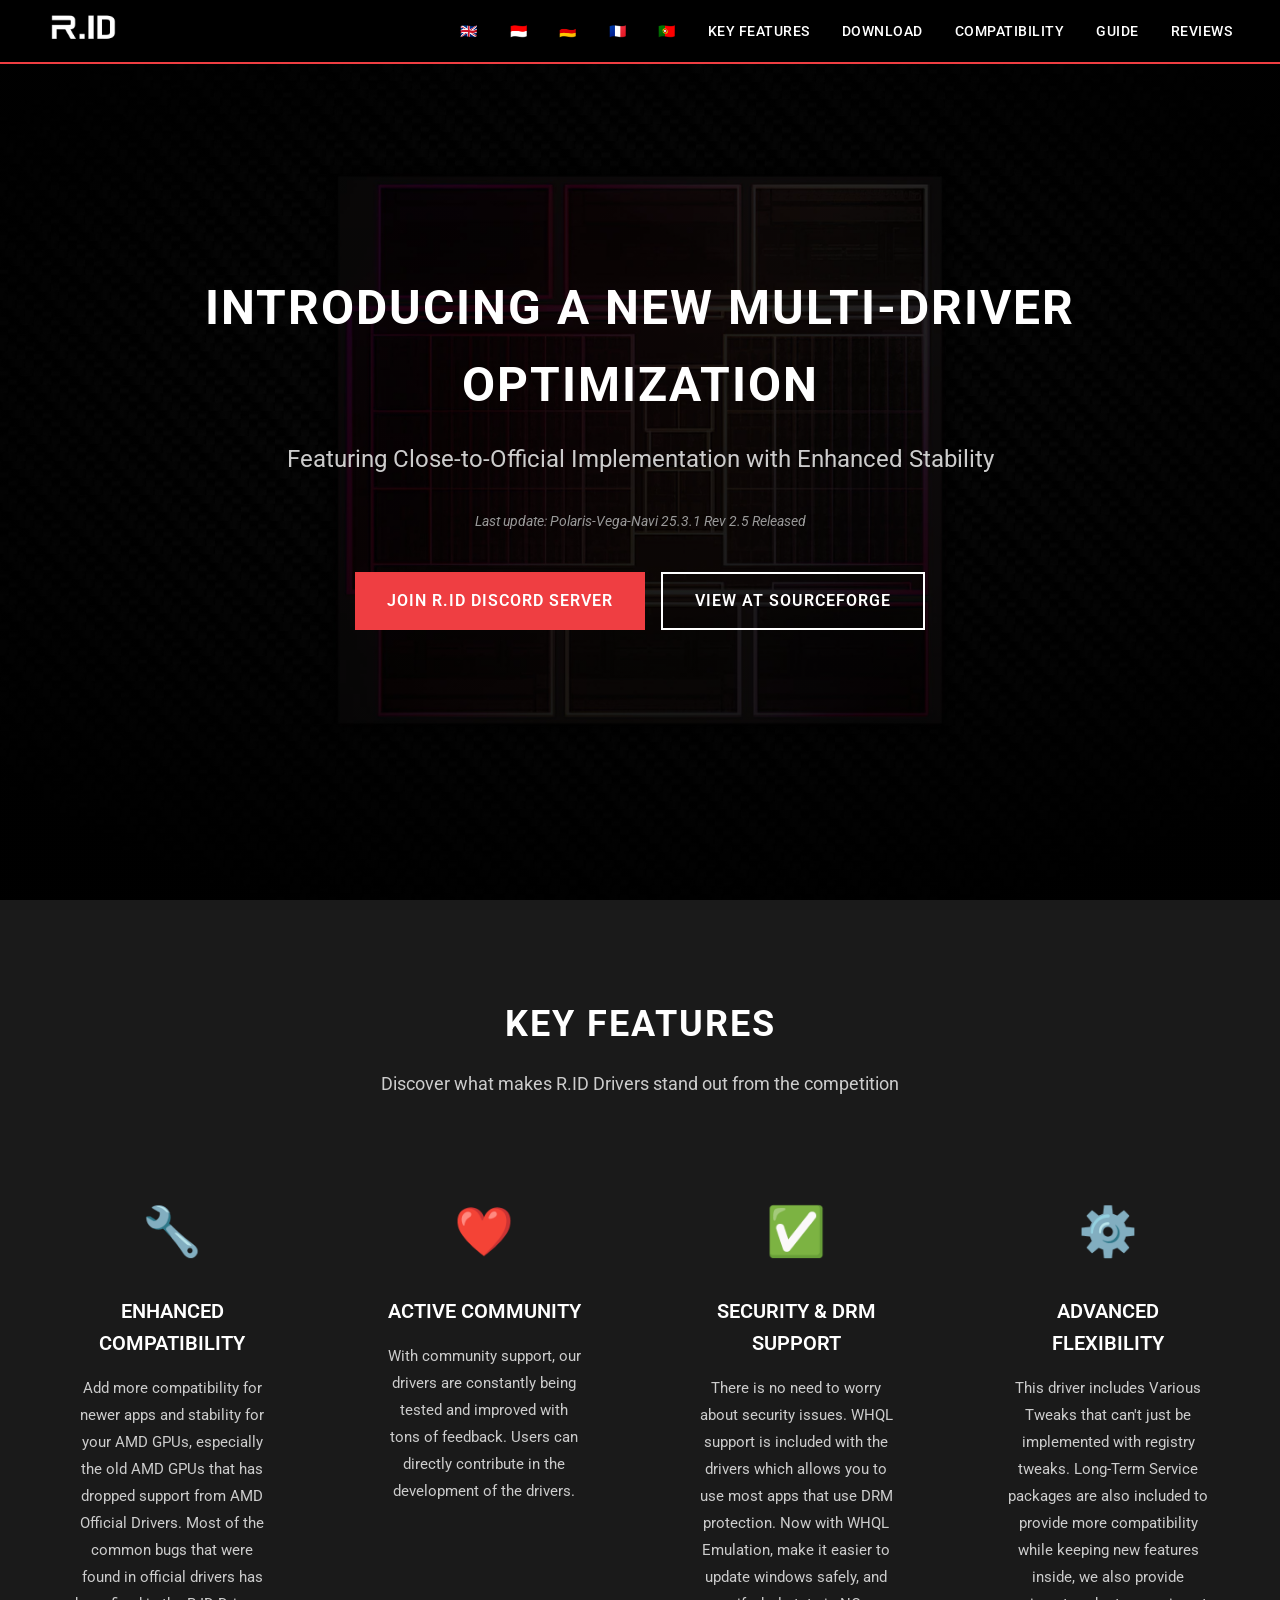
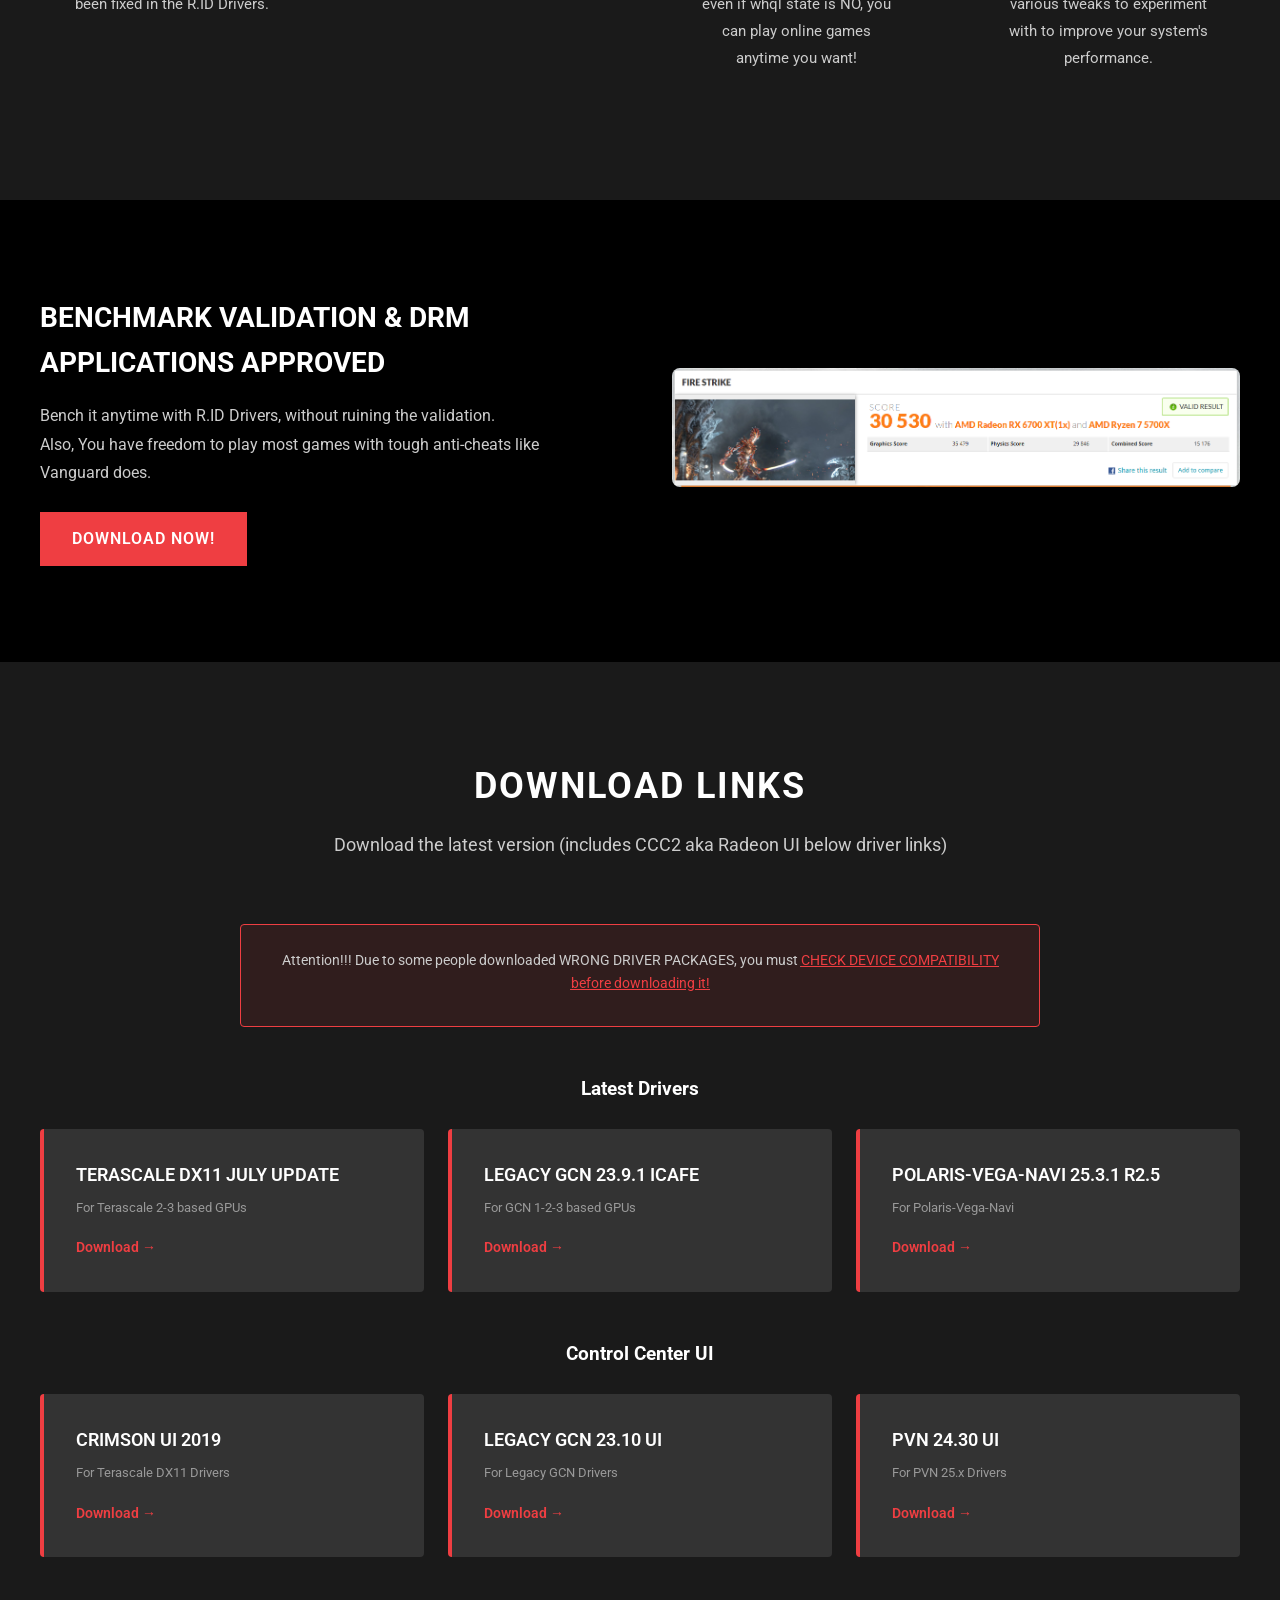
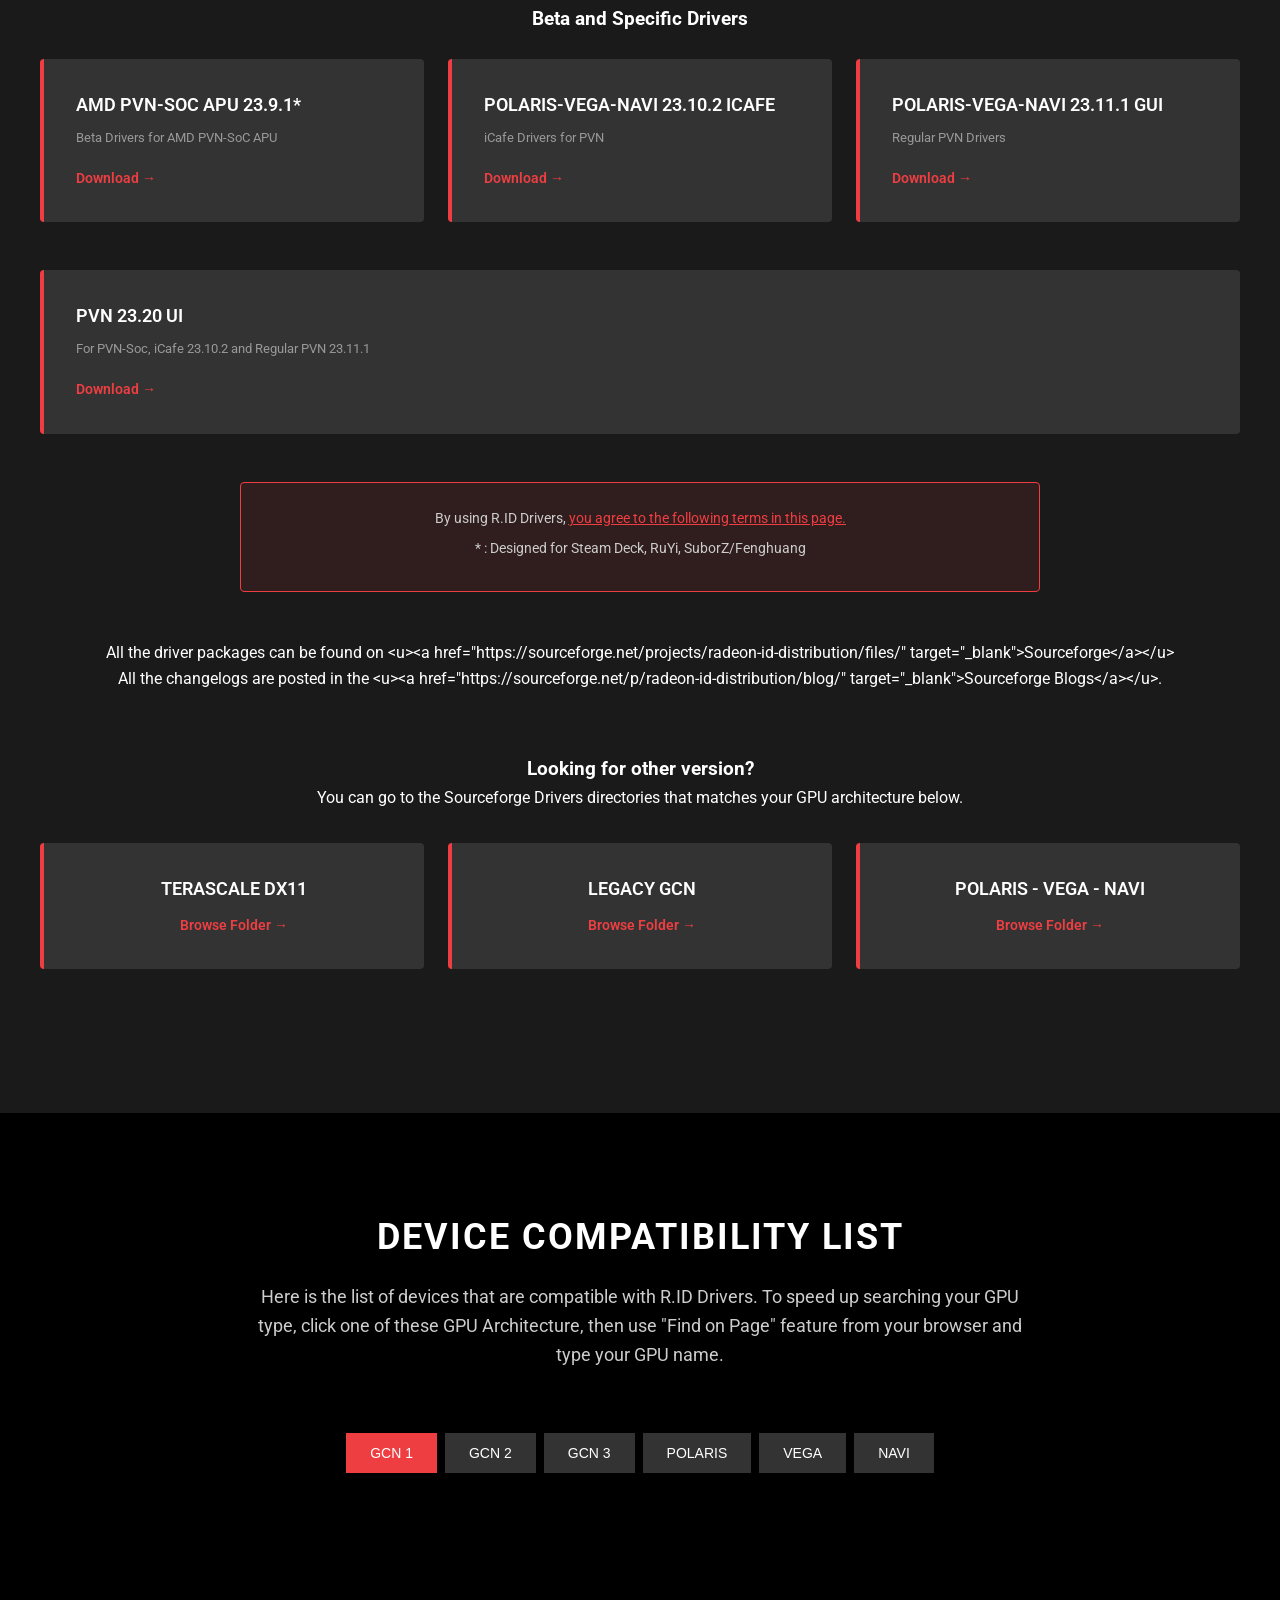
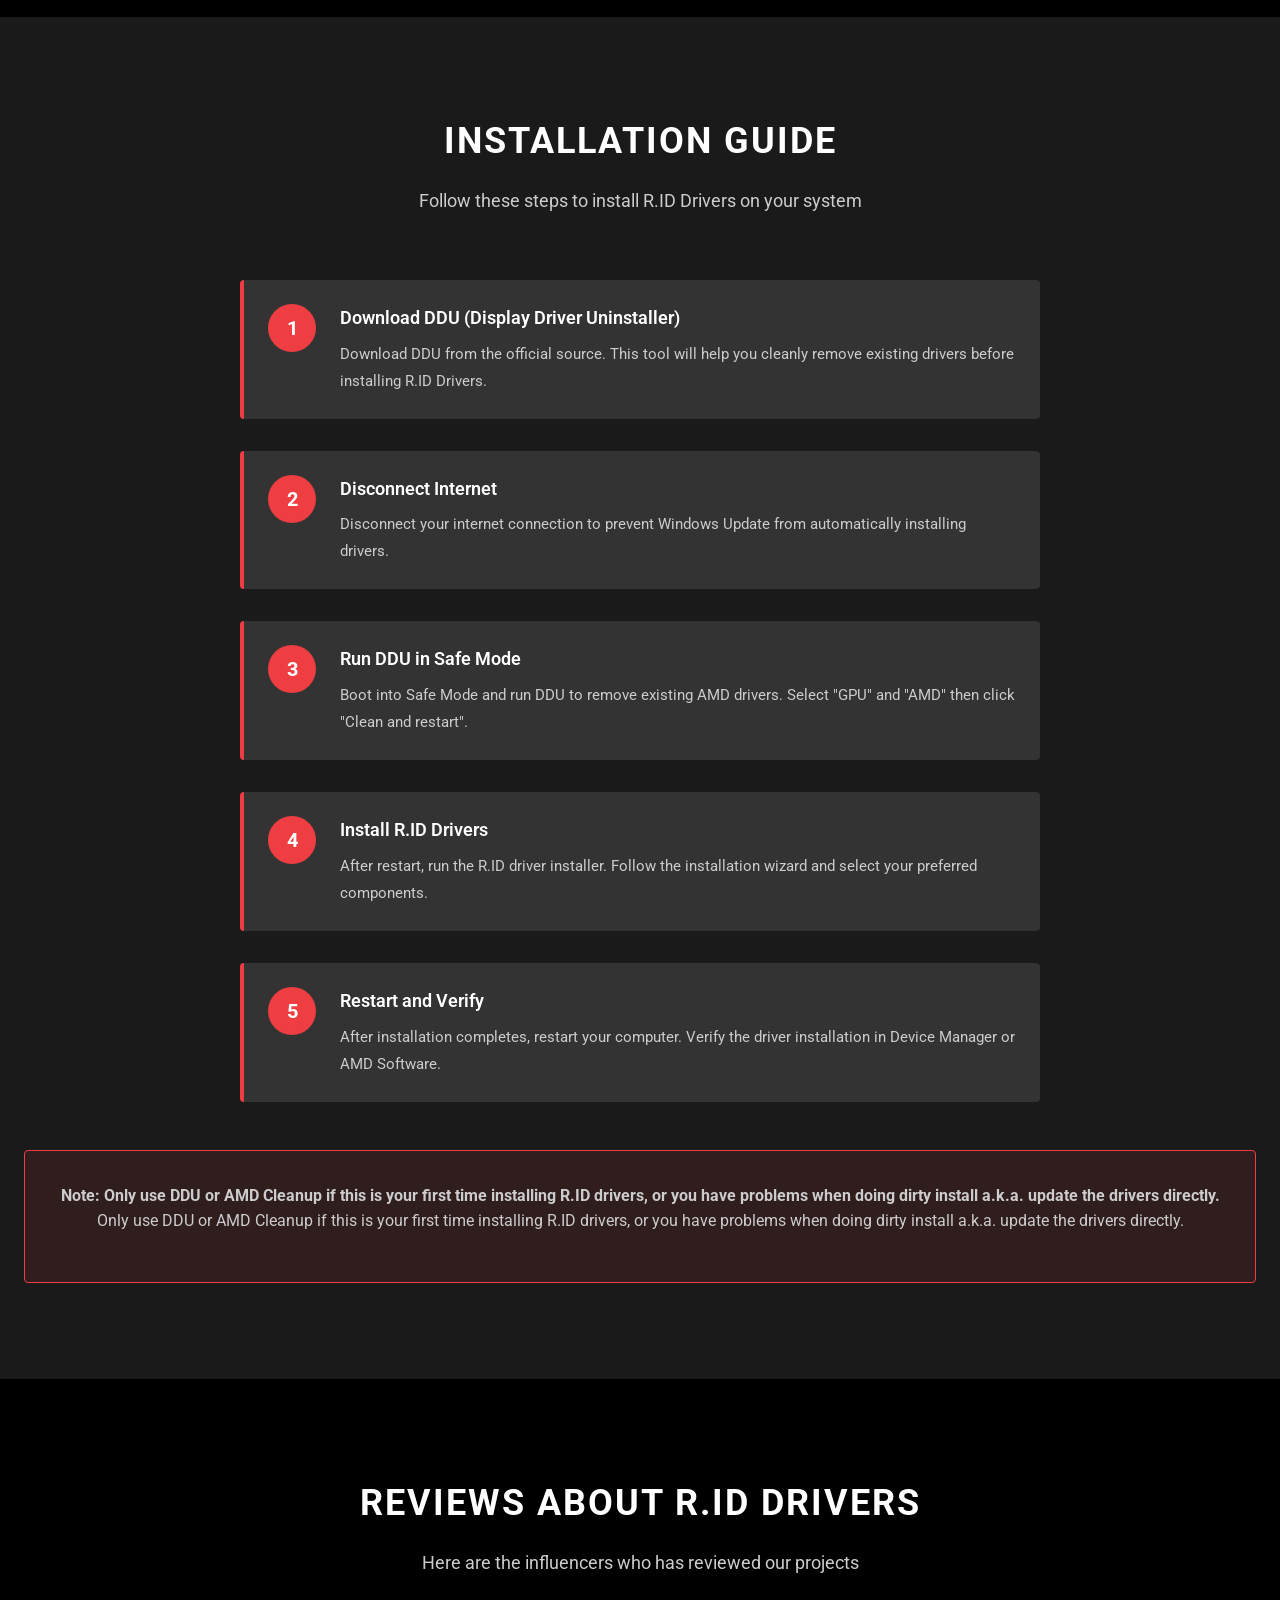
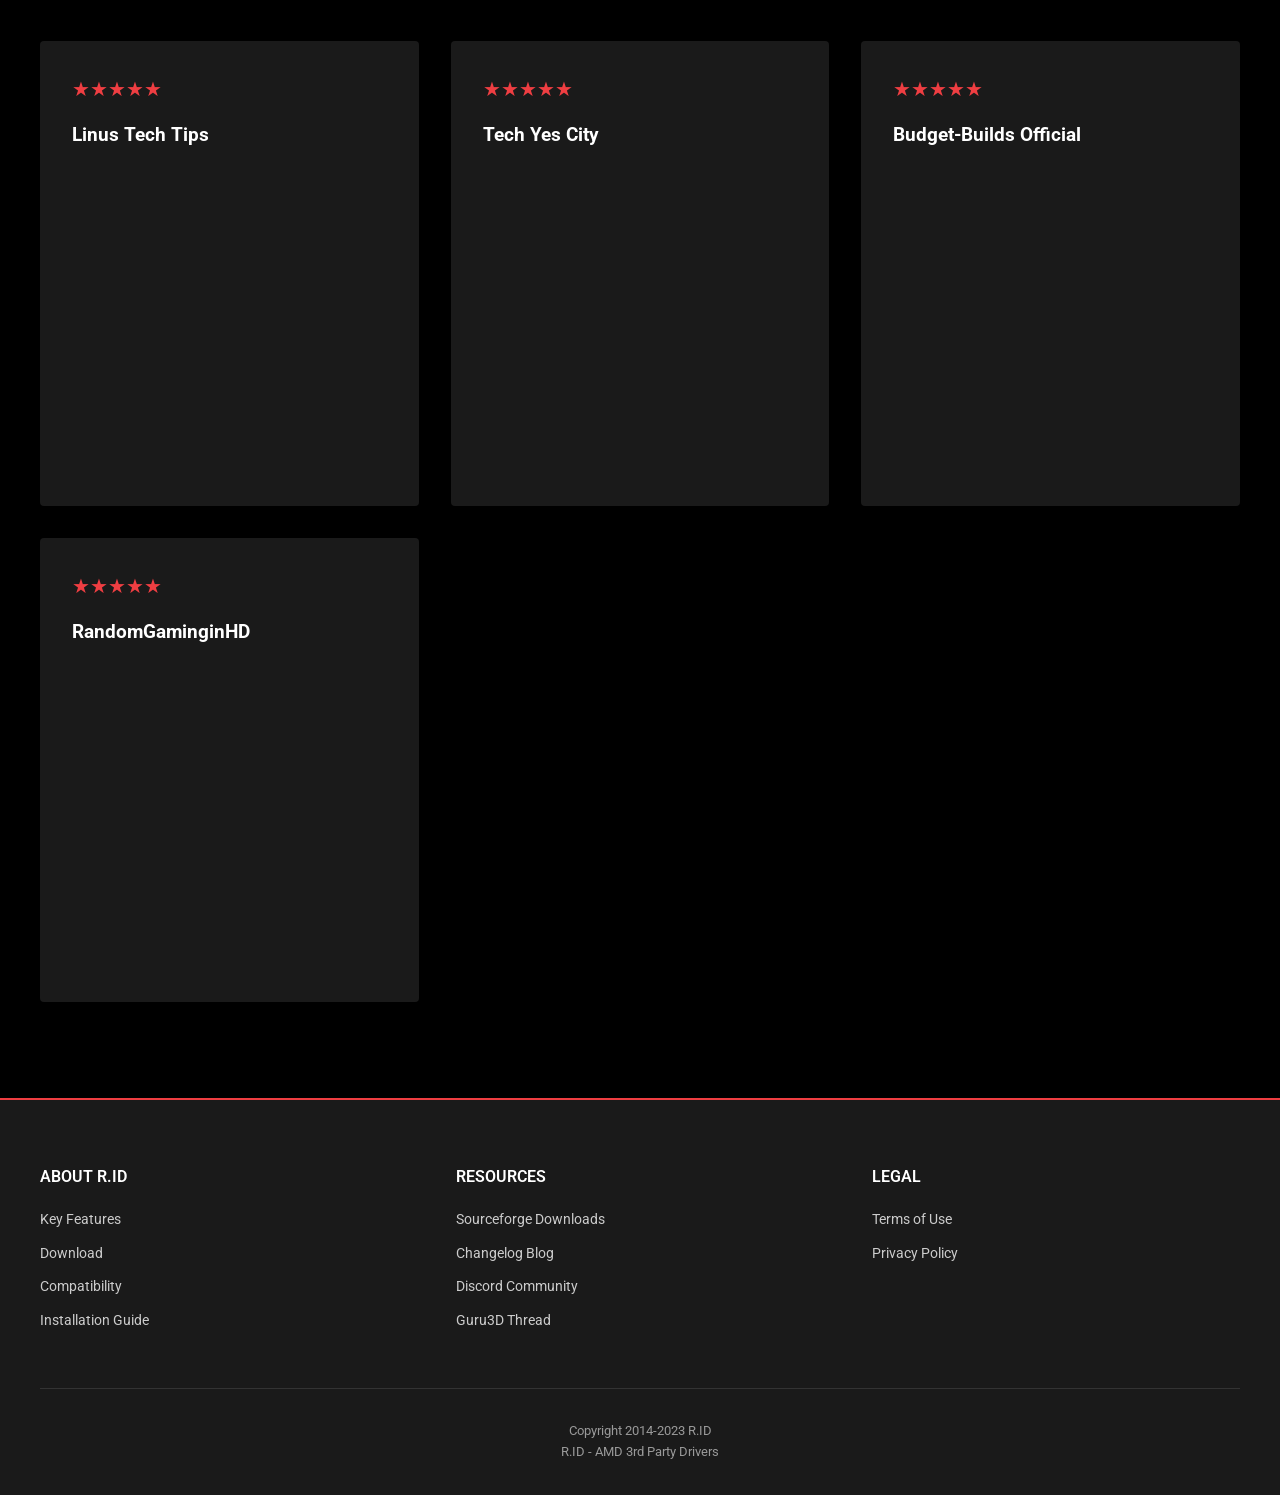
==== commit e1edf9e3: "Update index.html" ====
--- a/index.html
+++ b/index.html
@@ -644,13 +644,11 @@
   </a>
   <div class="navbar-links">
     <!-- Language Selector -->
-    <div class="language-selector-inline">
-      <button class="lang-btn active" data-lang="en" onclick="setLanguage('en')" title="English">EN</button>
-      <button class="lang-btn" data-lang="id" onclick="setLanguage('id')" title="Bahasa Indonesia">ID</button>
-      <button class="lang-btn" data-lang="de" onclick="setLanguage('de')" title="Deutsch">DE</button>
-      <button class="lang-btn" data-lang="fr" onclick="setLanguage('fr')" title="Français">FR</button>
-      <button class="lang-btn" data-lang="pt" onclick="setLanguage('pt')" title="Português">PT</button>
-    </div>
+    <a href="" data-lang="en" onclick="setLanguage('en')" title="English">🇬🇧</a>
+    <a href="" data-lang="id" onclick="setLanguage('id')" title="Bahasa Indonesia">🇮🇩</a>
+    <a href="" data-lang="de" onclick="setLanguage('de')" title="Deutsch">🇩🇪</a>
+    <a href="" data-lang="fr" onclick="setLanguage('fr')" title="Français">🇫🇷</a>
+    <a href="" data-lang="pt" onclick="setLanguage('pt')" title="Português">🇵🇹</a>
     <a href="#features" data-i18n="nav_features">Key Features</a>
     <a href="#download" data-i18n="nav_download">Download</a>
     <a href="#compat" data-i18n="nav_compat">Compatibility</a>
